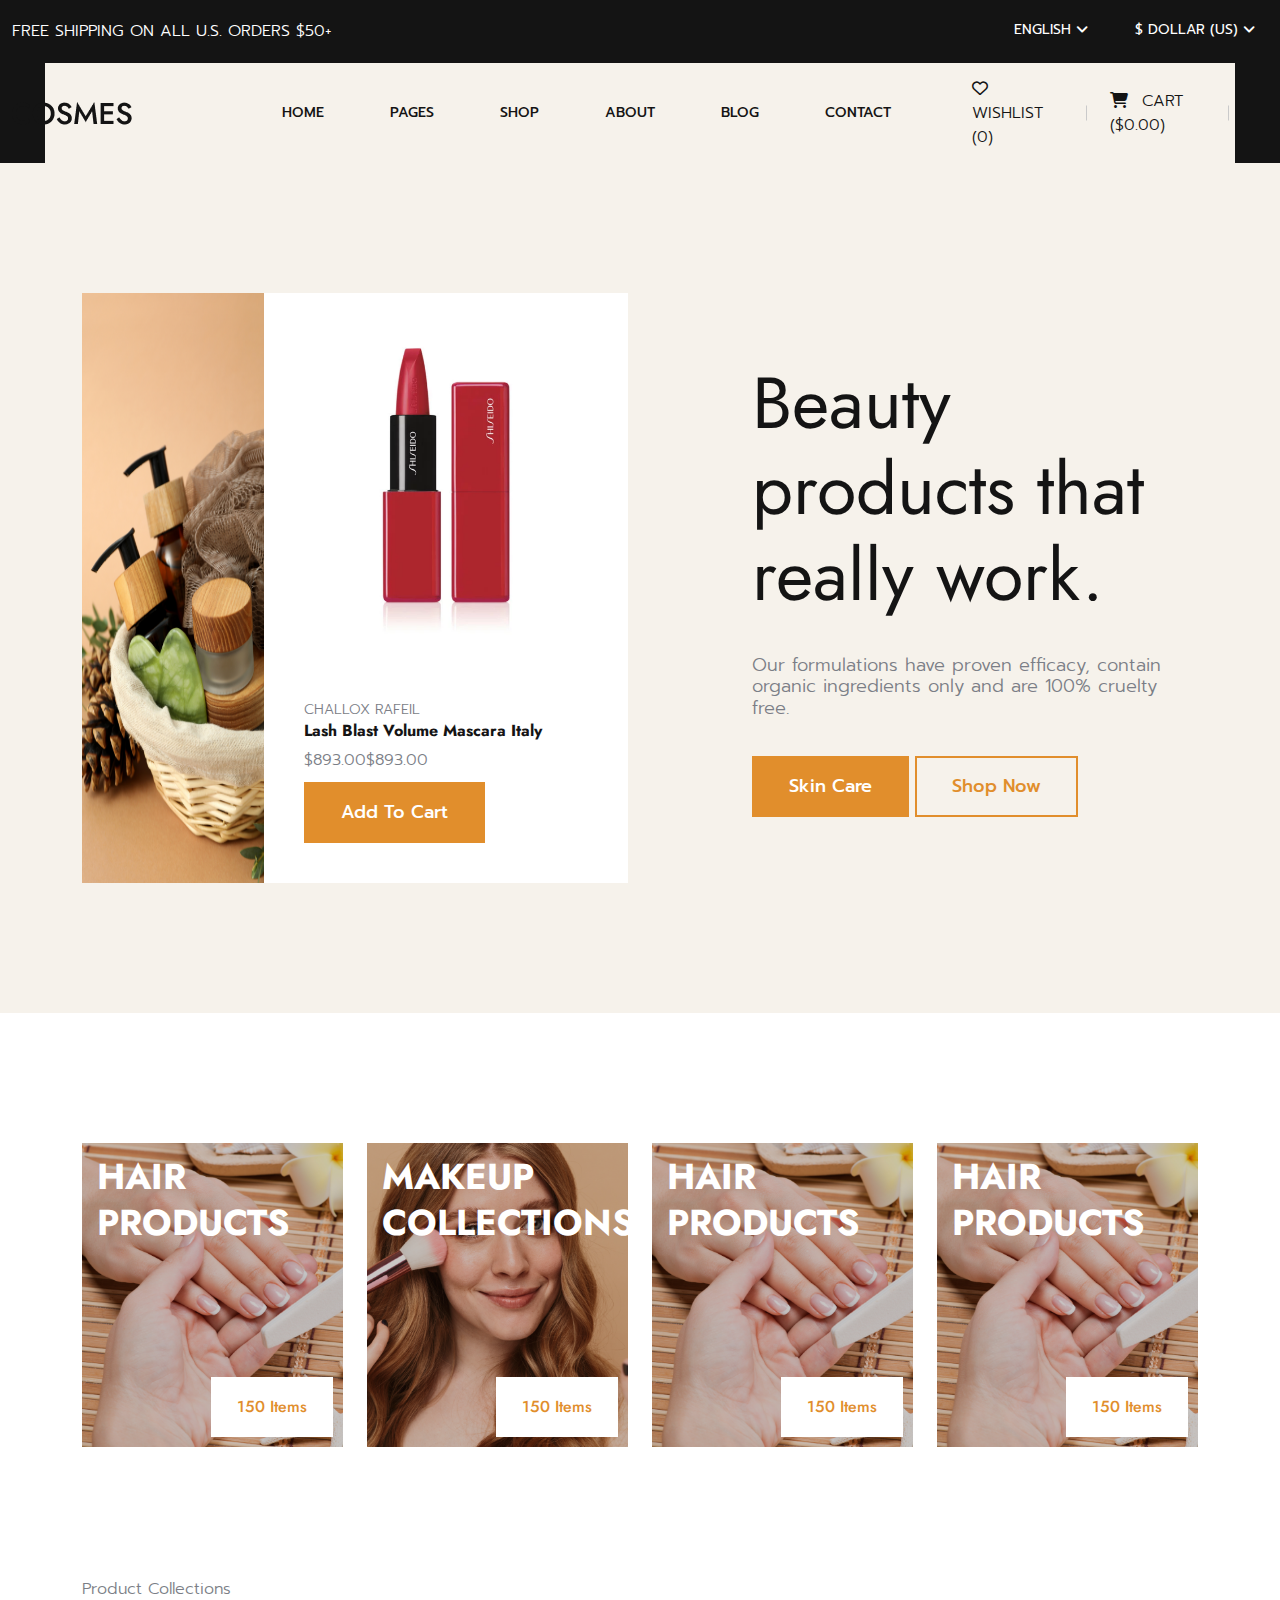
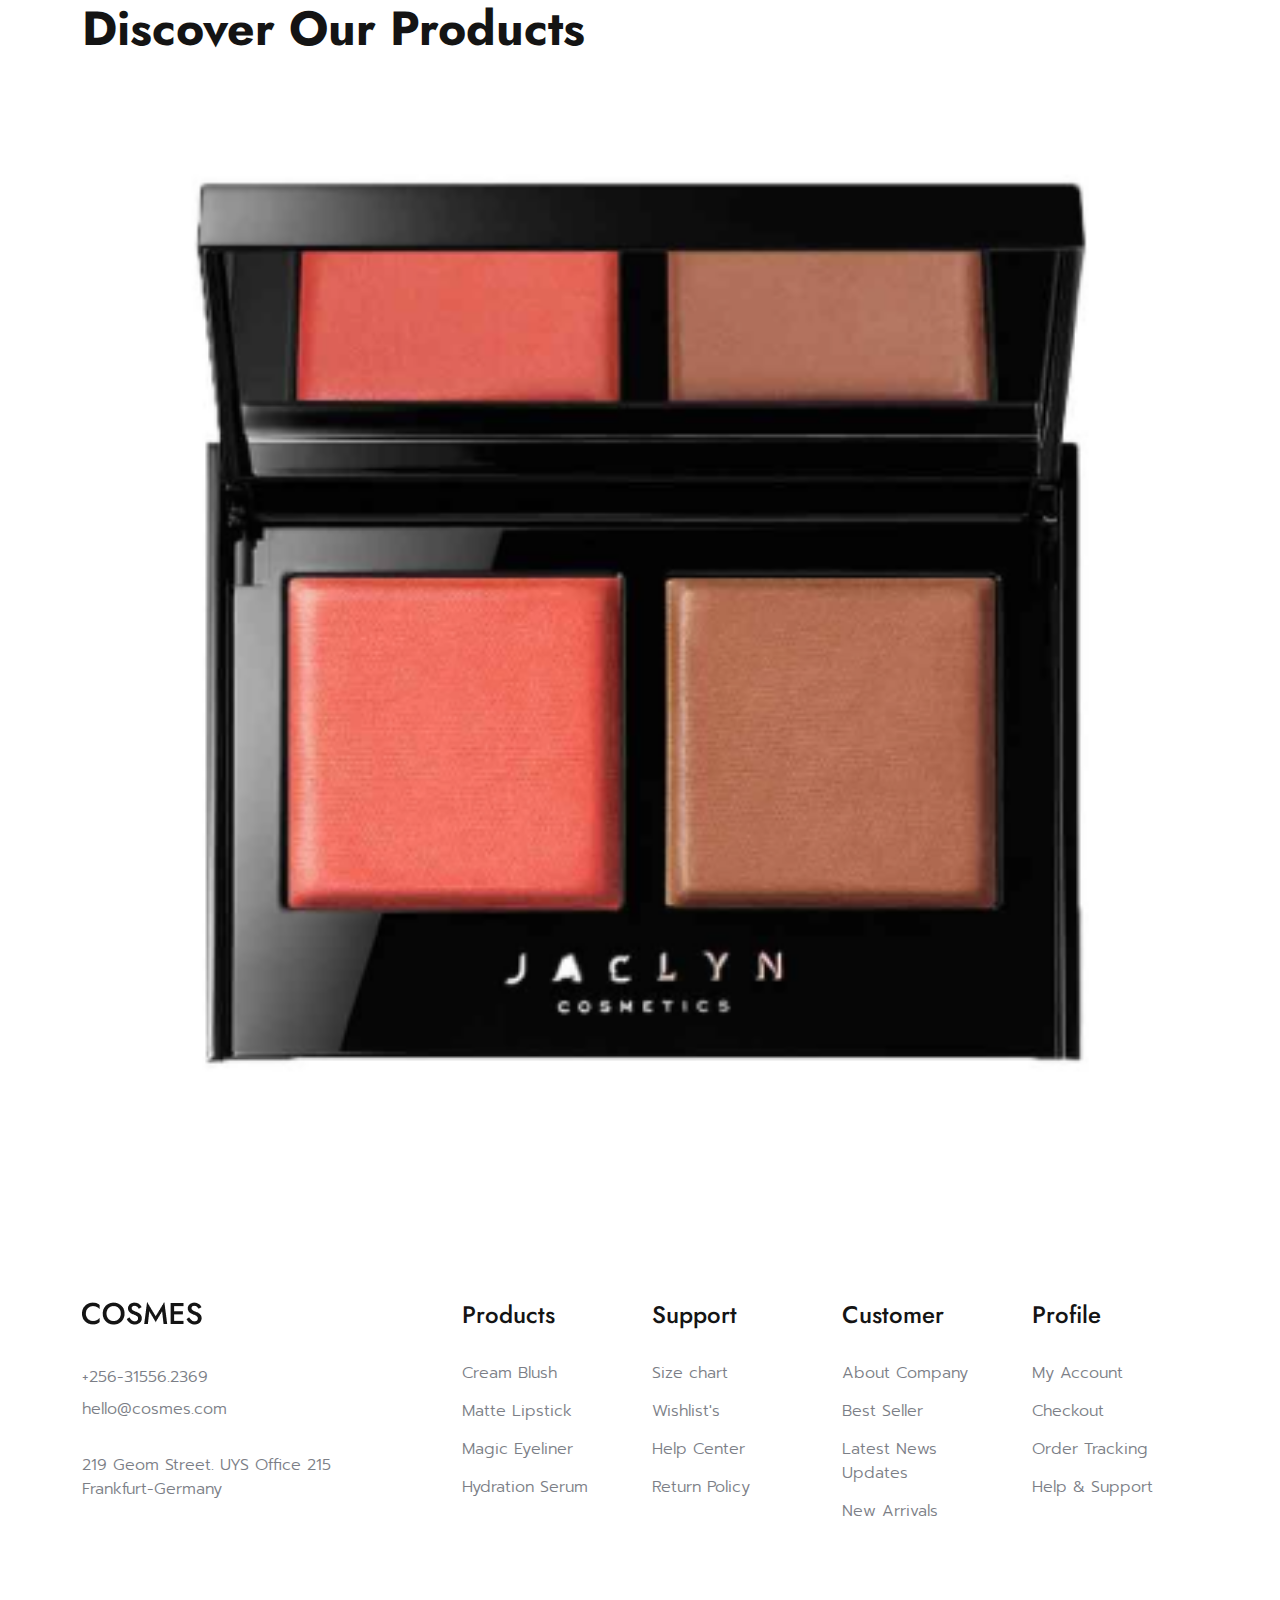
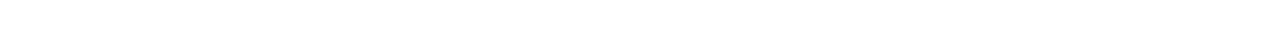
==== index-2.html @ 9c0e1c3f "project initialized" ====
<!DOCTYPE html>
<html lang="en">

<head>
    <meta charset="UTF-8">
    <meta http-equiv="X-UA-Compatible" content="IE=edge">
    <meta name="viewport" content="width=device-width, initial-scale=1.0">
    <title>Cosmes - Cosmetics Store HTML Template</title>

    <!--Essential css files-->
    <link rel="stylesheet" href="assets/css/all.css">
    <link rel="stylesheet" href="assets/css/bootstrap.min.css">
    <link rel="stylesheet" href="assets/css/slick.css">
    <link rel="stylesheet" href="assets/css/jquery-ui.css">
    <link rel="stylesheet" href="assets/css/nice-select.css">
    <link rel="stylesheet" href="assets/css/fancybox.css">
    <link rel="stylesheet" href="assets/css/animate.css">
    <link rel="stylesheet" href="assets/css/magnific-popup.css">
    <link rel="stylesheet" href="assets/css/style.css">

    <!--favicon-->
    <link rel="icon" href="assets/images/favicon.png">

</head>

<body>

    <!--header section start-->
    <header class="hm2-header-section">
        <div class="hm2-header-infobar">
            <div class="container-1600">
                <div class="row align-items-center">
                    <div class="col-xl-6">
                        <div class="hm2-info-text">
                            <p class="text-white mb-0">FREE SHIPPING ON ALL U.S. ORDERS $50+</p>
                        </div>
                    </div>
                    <div class="col-xl-6">
                        <div class="hm2-header-infobar-right d-flex align-items-center justify-content-end  gap-3">
                            <div class="languge-select">
                                <select class="bg-transparent border-0 shadow-none nice_select">
                                    <option>English</option>
                                    <option>Bengali</option>
                                    <option>Chinese</option>
                                </select>
                            </div>
                            <div class="currency-select">
                                <select class="bg-transparent border-0 shadow-none nice_select">
                                    <option>$ Dollar (US) </option>
                                    <option>€ Euro (EU) </option>
                                    <option>£ Pound (GBP) </option>
                                </select>
                            </div>
                        </div>
                    </div>

                </div>
            </div>
        </div>
        <div class="hm2-header-navbar">
            <div class="container-1600">
                <div class="row align-items-center">
                    <div class="col-xl-2">
                        <a href="index.html" class="logo"><img src="assets/images/logo.png" alt="logo"
                                class="img-fluid"></a>
                    </div>
                    <div class="col-xl-7">
                        <nav class="hm2-navbar">
                            <ul>
                                <li><a href="#">Home</a></li>
                                <li><a href="#">Pages</a></li>
                                <li><a href="#">Shop</a></li>
                                <li><a href="#">About</a></li>
                                <li><a href="#">Blog</a></li>
                                <li><a href="#">Contact</a></li>
                            </ul>
                        </nav>
                    </div>
                    <div class="col-xl-3">
                        <div class="d-flex align-items-center justify-content-end gap-5 hm2-header-btns">
                            <a class="hm2-header-wishlist">
                                <span class="me-2"><i class="fa-regular fa-heart"></i></span>
                                Wishlist (0)
                            </a>
                            <a class="hm2-header-cart">
                                <span class="me-2"><i class="fa-solid fa-cart-shopping"></i></span>
                                Cart ($0.00)
                            </a>
                            <a href="#"><i class="fa-regular fa-circle-user"></i></a>
                        </div>
                    </div>
                </div>
            </div>
        </div>
    </header>
    <!--header section end-->
    <!-- Hero section start from here  -->
    <section class="hm2-hero-area ptb-130">
        <div class="container">
            <div class="row align-items-center">
                <div class="col-xl-6">
                    <div class="row g-0 align-items-xl-stretch">
                        <div class="col-xl-4 ">
                            <img class="w-100 h-100" src="./assets/images/home-2/bg@2x.jpg" alt="">
                        </div>
                        <div class="col-xl-8">
                            <img src="./assets/images/home-2/0729238180611_1 1.png" class="w-100" alt="">
                            <div class="hm2-left-hero-content px-40 py-40">
                                <span class="fs-sm text-uppercase">Challox Rafeil</span>
                                <h4>Lash Blast Volume Mascara Italy</h4>
                                <div class="hm2-hero-cart d-flex align-items-center">
                                    <span class="">$893.00</span> <span>$893.00</span>
                                </div>
                                <a href="#" class="hm2-primary-btn mt-10">Add to cart</a>
                            </div>
                        </div>
                    </div>
                </div>
                <div class="col-xl-6">
                    <div class="hm2-hero-content ps-100">
                        <h1 class="mb-36">Beauty products that really work.</h1>
                        <span class="fs-18 mb-36 hm2-hero-right-title">Our formulations have proven efficacy, contain
                            organic ingredients only and
                            are 100% cruelty free.</span>
                        <a href="#" class="hm2-primary-btn">skin care</a>
                        <a href="#" class="hm2-border-btn">Shop Now</a>
                    </div>
                </div>
            </div>
        </div>
    </section>
    <!-- Hero section end from here  -->
    <!-- product feature section start from here  -->
    <section class="hm2-product-feature-area ptb-130">
        <div class="container">
            <div class="row">
                <div class="col-xl-3">
                    <div class="single-feature-product">
                        <img src="./assets/images/home-2/img (2).jpg" class="w-100" alt="">
                        <div class="feature-hover">
                            <div class="feature-content">
                                <h3>Hair <br> Products</h3>
                                <span class="hm2-feature-btn">150 Items</span>
                            </div>
                        </div>
                    </div>
                </div>
                <div class="col-xl-3">
                    <div class="single-feature-product">
                        <img src="./assets/images/home-2/img (1).png" class="w-100" alt="">
                        <div class="feature-hover">
                            <div class="feature-content">
                                <h3>Makeup <br> Collections</h3>
                                <span class="hm2-feature-btn">150 Items</span>
                            </div>
                        </div>
                    </div>
                </div>
                <div class="col-xl-3">
                    <div class="single-feature-product">
                        <img src="./assets/images/home-2/img (2).jpg" class="w-100" alt="">
                        <div class="feature-hover">
                            <div class="feature-content">
                                <h3>Hair <br> Products</h3>
                                <span class="hm2-feature-btn">150 Items</span>
                            </div>
                        </div>
                    </div>
                </div>
                <div class="col-xl-3">
                    <div class="single-feature-product">
                        <img src="./assets/images/home-2/img (2).jpg" class="w-100" alt="">
                        <div class="feature-hover">
                            <div class="feature-content">
                                <h3>Hair <br> Products</h3>
                                <span class="hm2-feature-btn">150 Items</span>
                            </div>
                        </div>
                    </div>
                </div>
            </div>
        </div>
    </section>
    <!-- product feature section ends here  -->

    <!-- product slider start -->
    <section class="product-slider-area">
        <div class="container">
            <div class="row">
                <div class="col-xl-12">
                    <span>Product Collections</span>
                    <h2>Discover Our Products</h2>
                    <div class="products-sliders">
                        <div class="single-slider-product">
                            <img class="w-100" src="./assets/images/home-2/sliderproduct-1.png" alt="">
                            <div class="slider-product-content">
                                <span></span>
                            </div>
                        </div>

                    </div>
                </div>
            </div>
        </div>
    </section>
    <!-- product slider end -->

    <!--footer section start-->
    <footer class="footer-section ptb-120">
        <div class="container">
            <div class="row">
                <div class="col-xl-3">
                    <div class="footer-widget info-widget">
                        <a href="#"><img src="assets/images/logo.png" alt="logo" class="img-fluid"></a>
                        <div class="footer-info mt-40">
                            <a href="#">+256-31556.2369</a><br>
                            <a href="mailto:hello@cosmes.com">hello@cosmes.com</a>
                            <p class="mb-0 mt-4">219 Geom Street. UYS Office 215 Frankfurt-Germany</p>
                        </div>
                    </div>
                </div>
                <div class="col-xl-2 offset-xl-1">
                    <div class="footer-widget footer-links">
                        <h4 class="widget-title text-headings-color">Products</h4>
                        <ul class="ft-links">
                            <li><a href="#">Cream Blush</a></li>
                            <li><a href="#">Matte Lipstick</a></li>
                            <li><a href="#">Magic Eyeliner</a></li>
                            <li><a href="#">Hydration Serum</a></li>
                        </ul>
                    </div>
                </div>
                <div class="col-xl-2">
                    <div class="footer-widget footer-links">
                        <h4 class="widget-title text-headings-color">Support</h4>
                        <ul class="ft-links">
                            <li><a href="#">Size chart</a></li>
                            <li><a href="#">Wishlist's</a></li>
                            <li><a href="#">Help Center</a></li>
                            <li><a href="#">Return Policy</a></li>
                        </ul>
                    </div>
                </div>
                <div class="col-xl-2">
                    <div class="footer-widget footer-links">
                        <h4 class="widget-title text-headings-color">Customer</h4>
                        <ul class="ft-links">
                            <li><a href="#">About Company</a></li>
                            <li><a href="#">Best Seller</a></li>
                            <li><a href="#">Latest News Updates</a></li>
                            <li><a href="#">New Arrivals</a></li>
                        </ul>
                    </div>
                </div>
                <div class="col-xl-2">
                    <div class="footer-widget footer-links">
                        <h4 class="widget-title text-headings-color">Profile</h4>
                        <ul class="ft-links">
                            <li><a href="#">My Account</a></li>
                            <li><a href="#">Checkout</a></li>
                            <li><a href="#">Order Tracking</a></li>
                            <li><a href="#">Help & Support</a></li>
                        </ul>
                    </div>
                </div>
            </div>
        </div>
    </footer>
    <!--footer section end-->












    <!--Esential Js Files-->
    <script src="assets/js/jquery.min.js"></script>
    <script src="assets/js/popper.min.js"></script>
    <script src="assets/js/bootstrap.min.js"></script>
    <script src="assets/js/slick.js"></script>
    <script src="assets/js/jquery-ui.js"></script>
    <script src="assets/js/nice-select.js"></script>
    <script src="assets/js/fancybox.js"></script>
    <script src="assets/js/countdown.min.js"></script>
    <script src="assets/js/wow.js"></script>
    <script src="assets/js/progress-bar.js"></script>
    <script src="assets/js/parallax.js"></script>
    <script src="assets/js/tilt-js.js"></script>
    <script src="assets/js/magnific-popup.js"></script>
    <script src="assets/js/waypoints.js"></script>
    <script src="assets/js/counterup.min.js"></script>
    <script src="assets/js/preloader.js"></script>
    <script src="assets/js/isotop.min.js"></script>
    <script src="assets/js/jquery.zoom.js"></script>
    <script src="assets/js/script.js"></script>

</body>

</html>
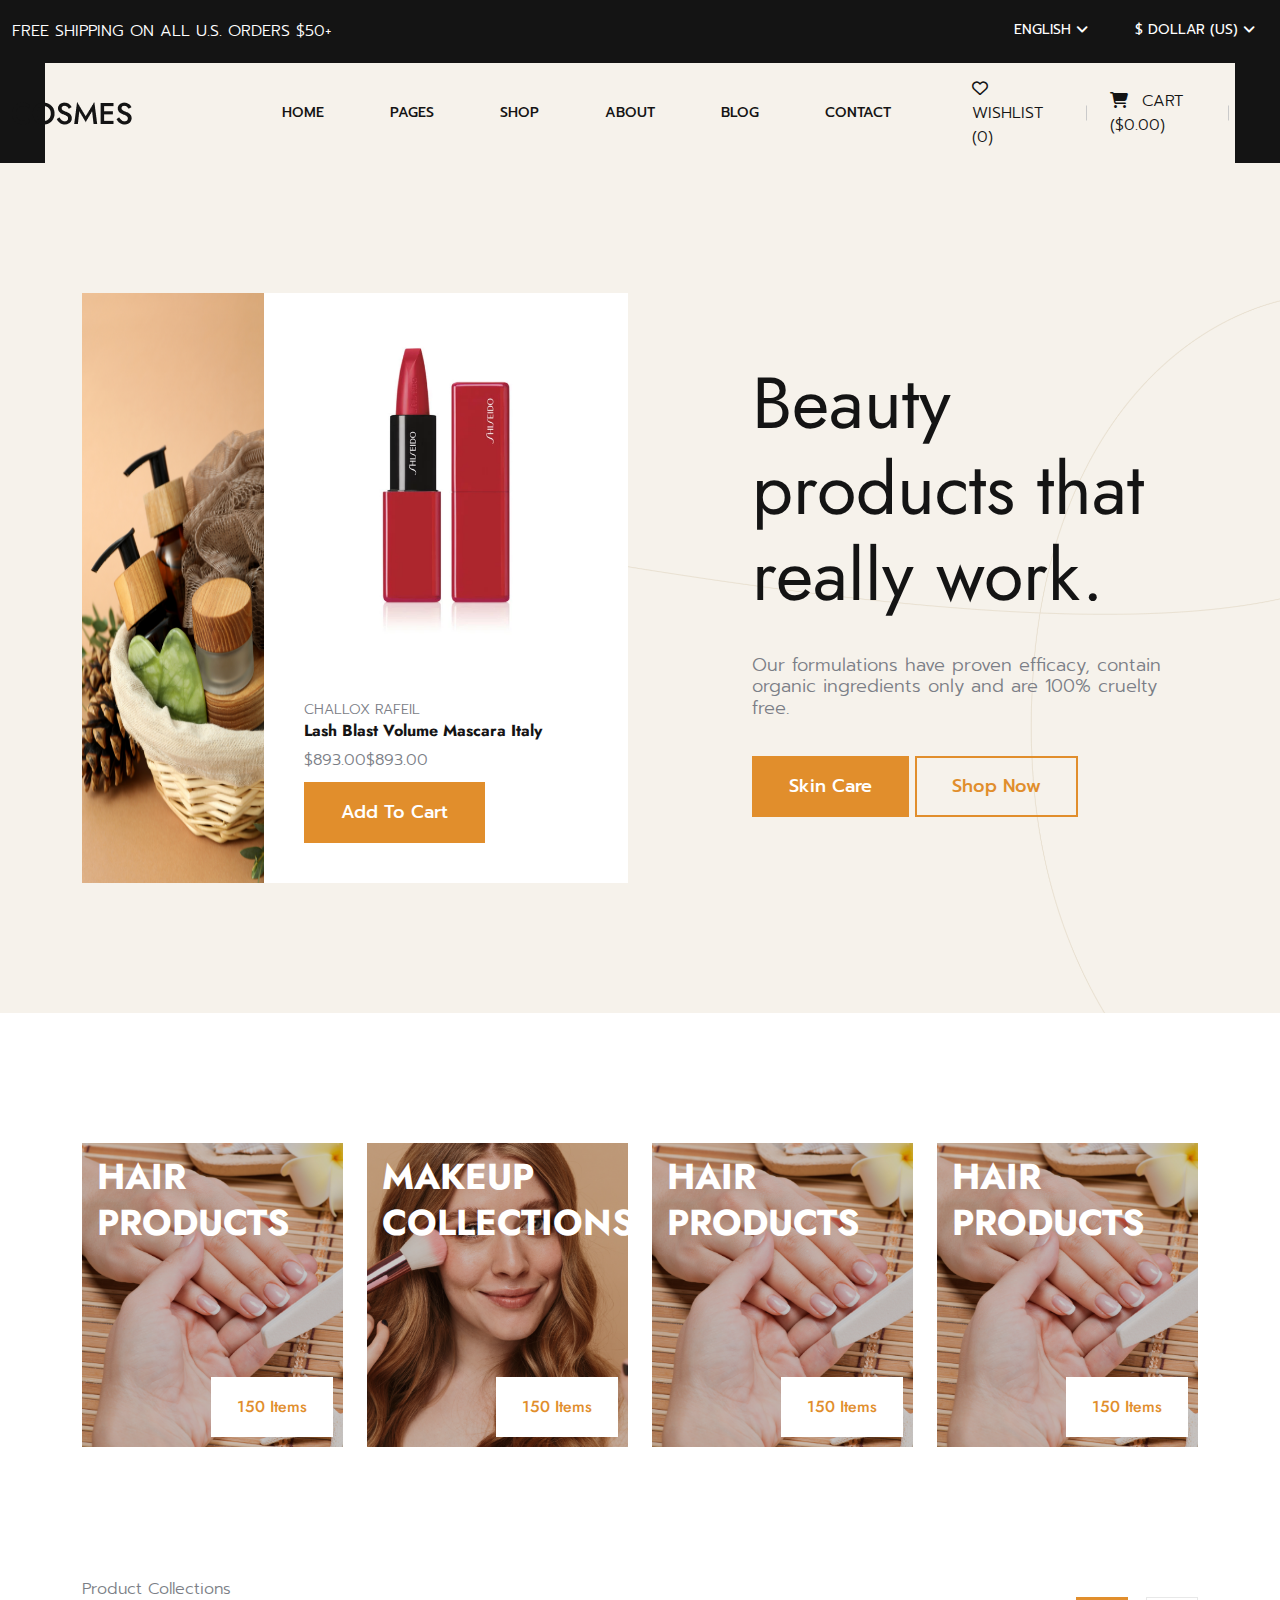
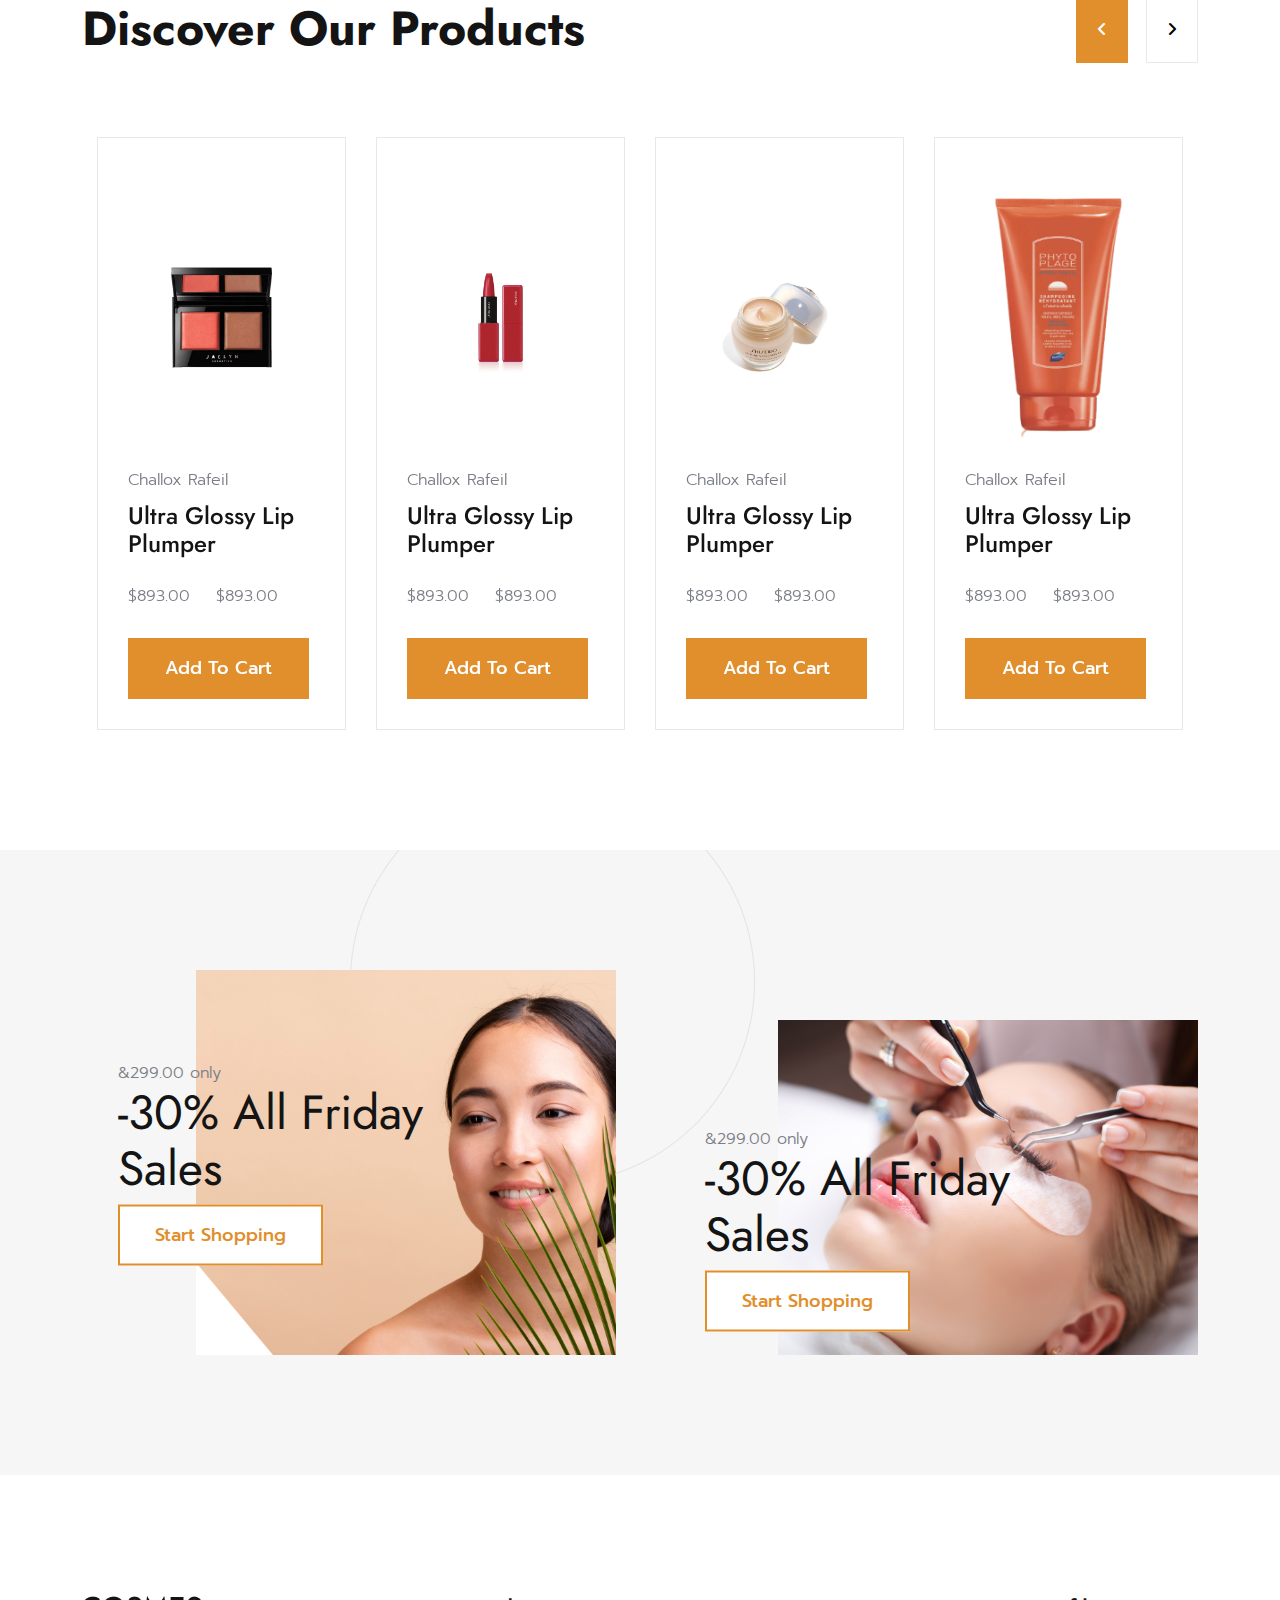
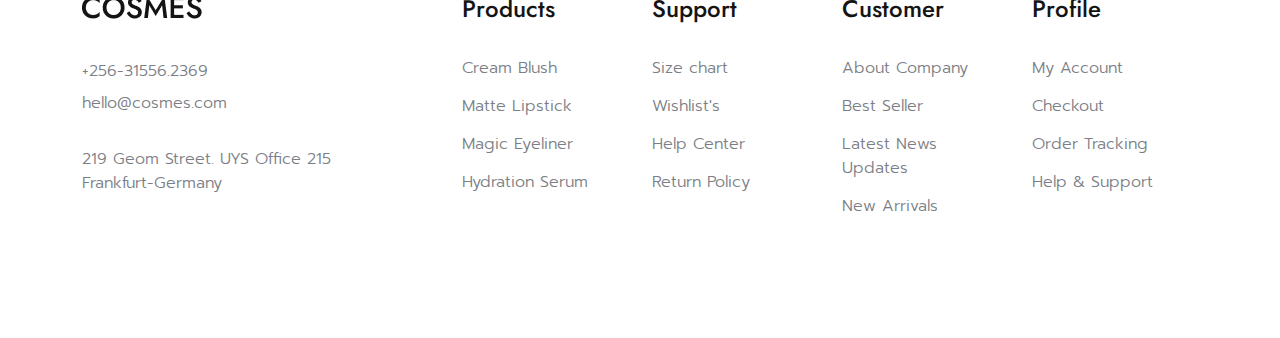
==== commit 4965a25f: "hm2 banner end" ====
--- a/index-2.html
+++ b/index-2.html
@@ -96,6 +96,7 @@
     <!--header section end-->
     <!-- Hero section start from here  -->
     <section class="hm2-hero-area ptb-130">
+        <img class="hm2-hero-bg" src="./assets/images/home-2/Vector 3.png" alt="">
         <div class="container">
             <div class="row align-items-center">
                 <div class="col-xl-6">
@@ -185,25 +186,113 @@
 
     <!-- product slider start -->
     <section class="product-slider-area">
-        <div class="container">
+        <div class="container slider-container">
             <div class="row">
                 <div class="col-xl-12">
                     <span>Product Collections</span>
                     <h2>Discover Our Products</h2>
-                    <div class="products-sliders">
-                        <div class="single-slider-product">
-                            <img class="w-100" src="./assets/images/home-2/sliderproduct-1.png" alt="">
-                            <div class="slider-product-content">
-                                <span></span>
-                            </div>
-                        </div>
-
+                    <div class="products-sliders mt-80">
+                        <div class="single-slider-product">
+                            <div class="feature-img">
+                                <img class="w-100" src="./assets/images/home-2/sliderproduct-1.png" alt="">
+                            </div>
+                            <div class="slider-product-content">
+                                <span>Challox Rafeil</span>
+                                <h4>Ultra Glossy Lip Plumper</h4>
+                                <div class="slider-product-price">
+                                    <span>$893.00</span> <span>$893.00</span>
+                                </div>
+                                <a href="#" class="hm2-primary-btn">Add To Cart</a>
+                            </div>
+                        </div>
+                        <div class="single-slider-product">
+                            <div class="feature-img">
+                                <img class="w-100" src="./assets/images/home-2/sliderproduct-2.png" alt="">
+                            </div>
+                            <div class="slider-product-content">
+                                <span>Challox Rafeil</span>
+                                <h4>Ultra Glossy Lip Plumper</h4>
+                                <div class="slider-product-price">
+                                    <span>$893.00</span> <span>$893.00</span>
+                                </div>
+                                <a href="#" class="hm2-primary-btn">Add To Cart</a>
+                            </div>
+                        </div>
+                        <div class="single-slider-product">
+                            <div class="feature-img">
+                                <img class="w-100" src="./assets/images/home-2/sliderproduct-3.png" alt="">
+                            </div>
+                            <div class="slider-product-content">
+                                <span>Challox Rafeil</span>
+                                <h4>Ultra Glossy Lip Plumper</h4>
+                                <div class="slider-product-price">
+                                    <span>$893.00</span> <span>$893.00</span>
+                                </div>
+                                <a href="#" class="hm2-primary-btn">Add To Cart</a>
+                            </div>
+                        </div>
+                        <div class="single-slider-product">
+                            <div class="feature-img">
+                                <img class="w-100" src="./assets/images/home-2/sliderproduct-4.png" alt="">
+                            </div>
+                            <div class="slider-product-content">
+                                <span>Challox Rafeil</span>
+                                <h4>Ultra Glossy Lip Plumper</h4>
+                                <div class="slider-product-price">
+                                    <span>$893.00</span> <span>$893.00</span>
+                                </div>
+                                <a href="#" class="hm2-primary-btn">Add To Cart</a>
+                            </div>
+                        </div>
+                        <div class="single-slider-product">
+                            <div class="feature-img">
+                                <img class="w-100" src="./assets/images/home-2/sliderproduct-1.png" alt="">
+                            </div>
+                            <div class="slider-product-content">
+                                <span>Challox Rafeil</span>
+                                <h4>Ultra Glossy Lip Plumper</h4>
+                                <div class="slider-product-price">
+                                    <span>$893.00</span> <span>$893.00</span>
+                                </div>
+                                <a href="#" class="hm2-primary-btn">Add To Cart</a>
+                            </div>
+                        </div>
                     </div>
                 </div>
             </div>
         </div>
     </section>
     <!-- product slider end -->
+
+    <!-- hm2 banner area start -->
+    <section class="hm2-banner-area mt-120 ptb-120" style="background-image: url('./assets/images/home-2/bg-banner.png');">
+        <div class="container">
+            <div class="row gx-5">
+                <div class="col-xl-6 hm2-banner-img">
+                    <div class="hm2-banner-img-main">
+                        <img src="./assets/images/home-2/banner-1.jpg" alt="">
+                    </div>
+                    <div class="hm2-banner-content">
+                        <span>&299.00 only</span>
+                        <h2> -30% All Friday <br> Sales</h2>
+                        <a href="#" class="hm2-border-btn">start Shopping</a>
+                    </div>
+                </div>
+                <div class="col-xl-6 hm2-banner-img mt-50">
+                    <div class="hm2-banner-img-main">
+                        <img src="./assets/images/home-2/banner-2.jpg" alt="">
+                    </div>
+                    <div class="hm2-banner-content-right">
+                        <span>&299.00 only</span>
+                        <h2> -30% All Friday <br> Sales</h2>
+                        <a href="#" class="hm2-border-btn">start Shopping</a>
+                    </div>
+                </div>
+            </div>
+        </div>
+    </section>
+    <!-- hm2 banner area end -->
+
 
     <!--footer section start-->
     <footer class="footer-section ptb-120">
--- a/assets/css/style.css
+++ b/assets/css/style.css
@@ -1001,7 +1001,18 @@
     padding: 18px 30px; }
 
 .hm2-hero-area {
-  background-color: var(--home2-bg); }
+  background-color: var(--home2-bg);
+  background-size: cover;
+  background-position: right;
+  position: relative;
+  z-index: 1;
+  overflow: hidden; }
+  .hm2-hero-area .hm2-hero-bg {
+    position: absolute;
+    z-index: -1;
+    top: 130px;
+    right: 0;
+    width: 85%; }
 
 .hm2-hero-content h1 {
   font-size: 72px;
@@ -1063,3 +1074,143 @@
         background-color: #fff;
         color: var(--primary-color);
         font-family: var(--heading-font); }
+
+.feature-img {
+  height: 300px;
+  display: -webkit-box;
+  display: -ms-flexbox;
+  display: flex;
+  -webkit-box-align: center;
+  -ms-flex-align: center;
+  align-items: center;
+  -webkit-box-pack: center;
+  -ms-flex-pack: center;
+  justify-content: center;
+  padding: 30px; }
+
+.feature-img img {
+  width: 100%;
+  max-height: 100%; }
+
+/* Inline #10 | http://localhost:7879/index-2.html */
+.slider-container {
+  position: relative; }
+
+.slick-prev.pull-left.slick-arrow {
+  position: absolute;
+  top: -70px;
+  right: 70px;
+  z-index: 999;
+  display: block;
+  padding: 20px;
+  background-color: var(--primary-color);
+  color: #fff;
+  border: 1px solid var(--primary-color); }
+
+.slick-next.pull-right.slick-arrow {
+  position: absolute;
+  top: -70px;
+  right: 0;
+  z-index: 999;
+  padding: 20px;
+  border: 1px solid var(--border-color);
+  display: inline-block;
+  margin-left: 30px; }
+
+.slider-product-content span {
+  margin-bottom: 10px;
+  display: inline-block; }
+
+.slider-product-content h4 {
+  margin-bottom: 25px;
+  font-weight: 500; }
+
+.slider-product-price span {
+  display: inline-block;
+  margin-bottom: 30px;
+  margin-right: 20px; }
+
+.single-slider-product {
+  border: 1px solid var(--border-color);
+  padding: 30px; }
+
+.slick-slide {
+  margin-right: 15px;
+  margin-left: 15px; }
+
+/* style.css | http://localhost:7879/assets/css/style.css?cache-bust=0.3602667376434453 */
+.slick-next.pull-right.slick-arrow {
+  /* top: -70px; */
+  top: -140px; }
+
+.slick-prev.pull-left.slick-arrow {
+  /* top: -70px; */
+  top: -140px; }
+
+/* Inline #9 | http://localhost:7879/index-2.html */
+.hm2-banner-area {
+  background-color: var(--light-bg); }
+
+/* Inline #9 | http://localhost:7879/index-2.html */
+.hm2-banner-img-main {
+  height: 100%;
+  width: 100%; }
+
+.hm2-banner-img-main img {
+  height: 100%;
+  width: 85%; }
+
+.hm2-banner-img {
+  position: relative; }
+
+.hm2-banner-img-main {
+  display: -webkit-box;
+  display: -ms-flexbox;
+  display: flex;
+  -webkit-box-align: center;
+  -ms-flex-align: center;
+  align-items: center;
+  -webkit-box-pack: end;
+  -ms-flex-pack: end;
+  justify-content: end;
+  padding-left: 40px; }
+
+.hm2-banner-content {
+  position: absolute;
+  top: 50%;
+  left: 0;
+  -webkit-transform: translateY(-50%);
+  -ms-transform: translateY(-50%);
+  transform: translateY(-50%); }
+
+/* style.css | http://localhost:7879/assets/css/style.css */
+.hm2-banner-content {
+  /* left: 0; */
+  left: 60px; }
+
+/* Inline #9 | http://localhost:7879/index-2.html */
+.hm2-banner-content h2 {
+  font-family: var(--heading-font);
+  font-weight: 400; }
+
+.hm2-banner-content .hm2-border-btn {
+  background-color: var(--white-color); }
+
+.hm2-banner-content-right {
+  position: absolute;
+  top: 50%;
+  left: 65px;
+  -webkit-transform: translateY(-30%);
+  -ms-transform: translateY(-30%);
+  transform: translateY(-30%); }
+  .hm2-banner-content-right h2 {
+    font-family: var(--heading-font);
+    font-weight: 400; }
+
+.hm2-banner-content-right .hm2-border-btn {
+  background-color: var(--white-color); }
+
+.hm2-banner-area {
+  background-repeat: no-repeat;
+  background-position-x: 40%;
+  overflow: hidden; }
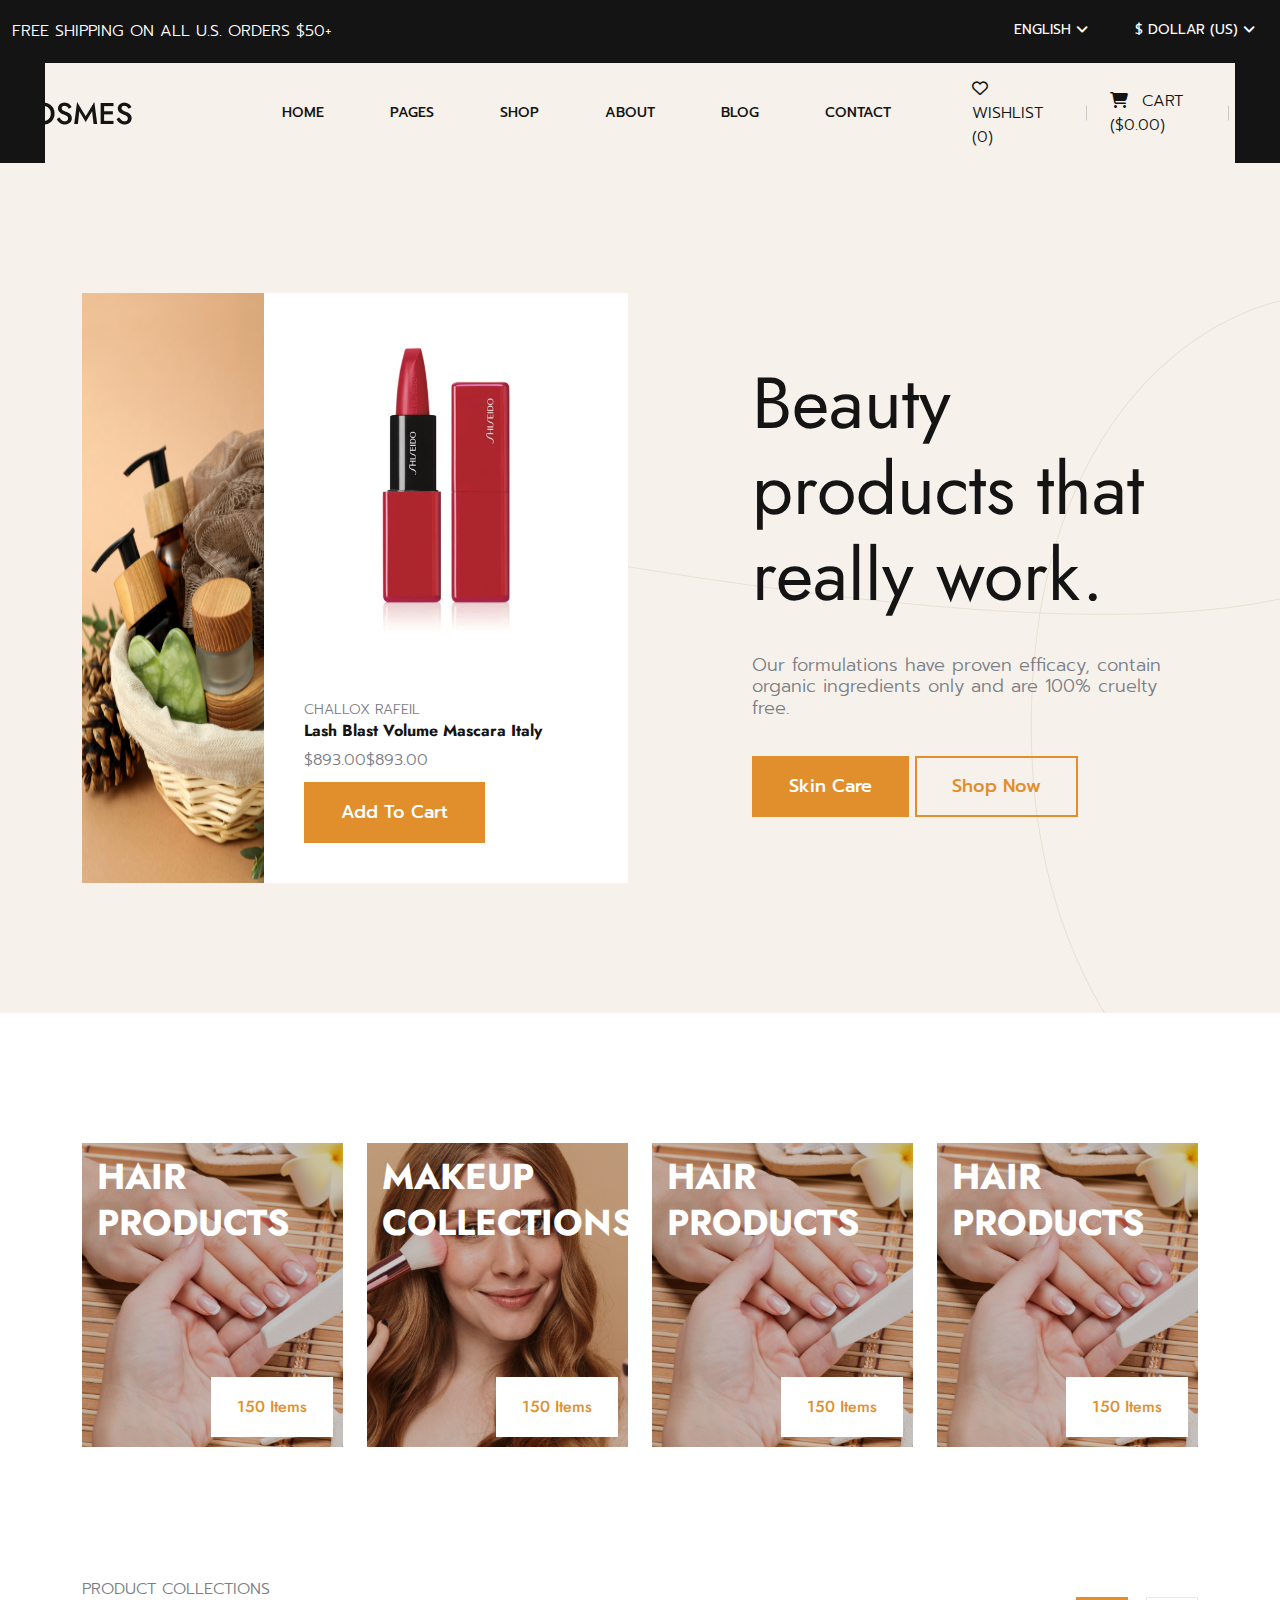
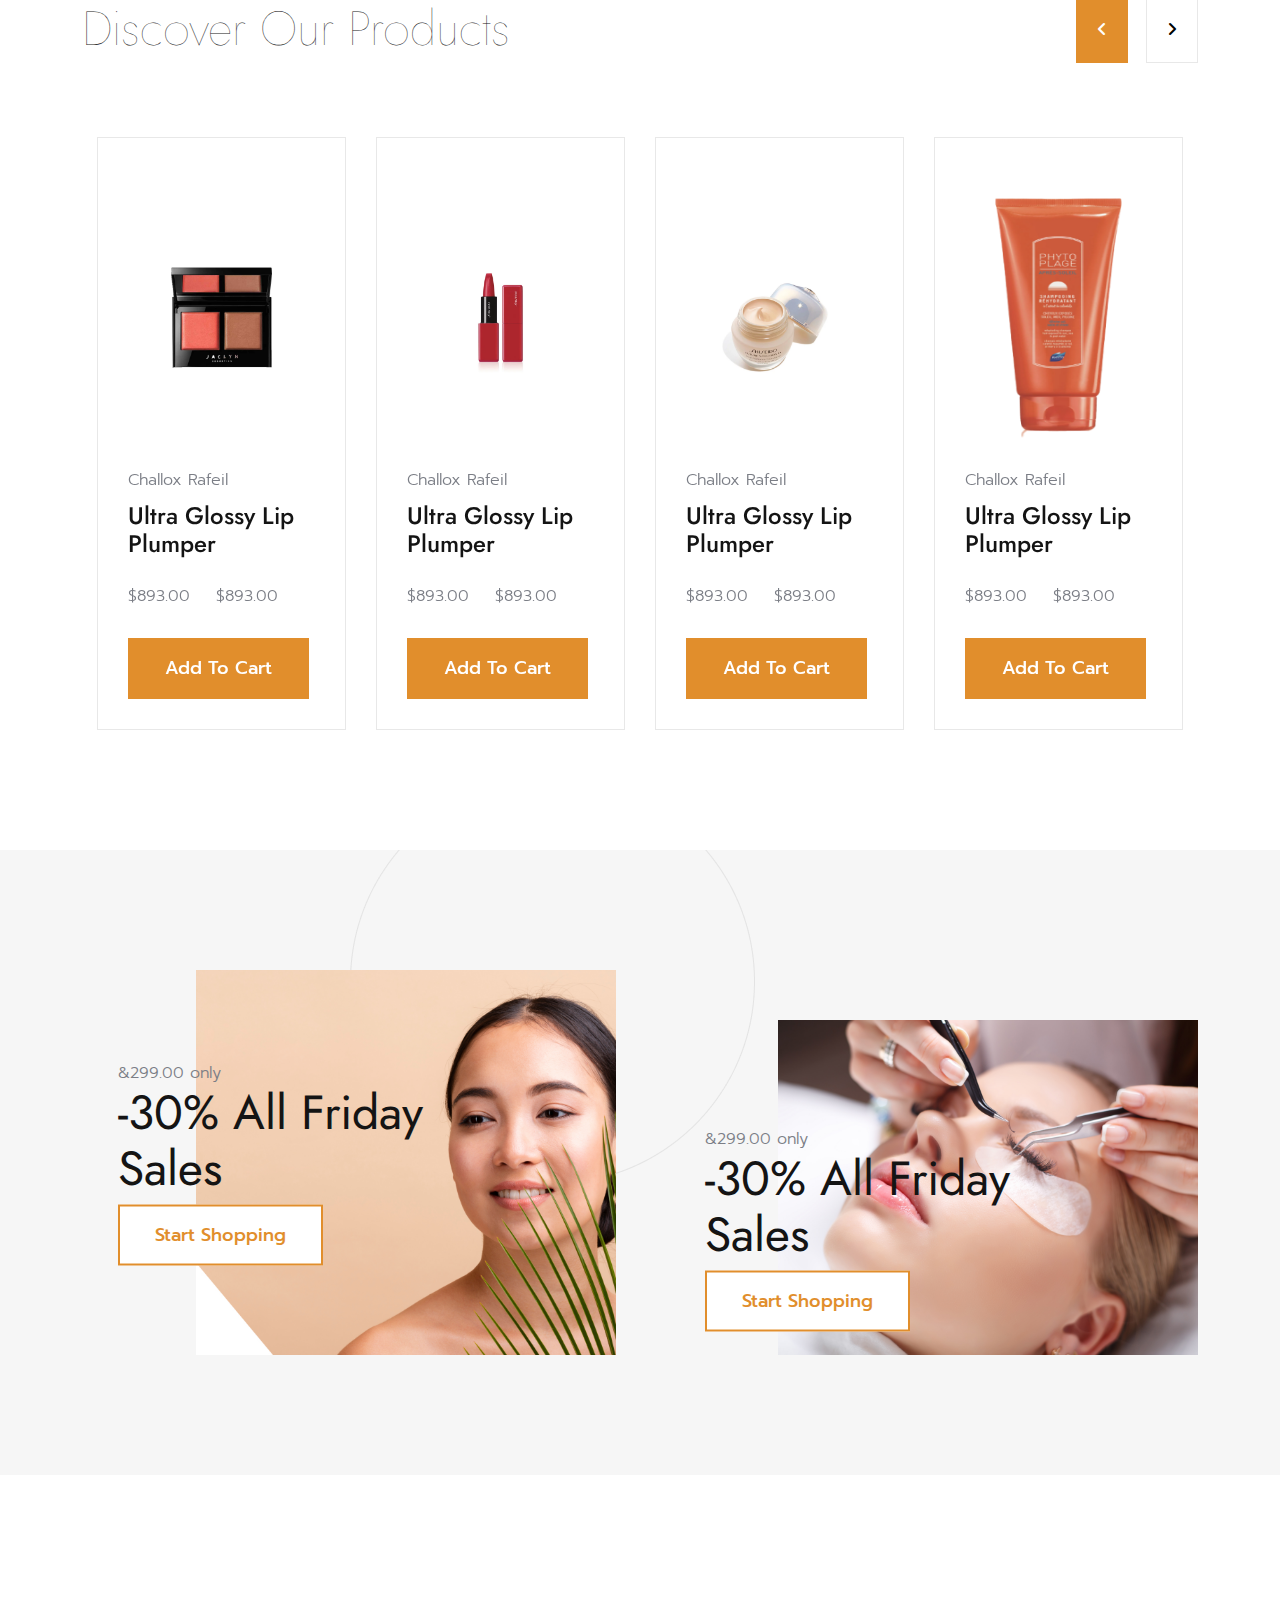
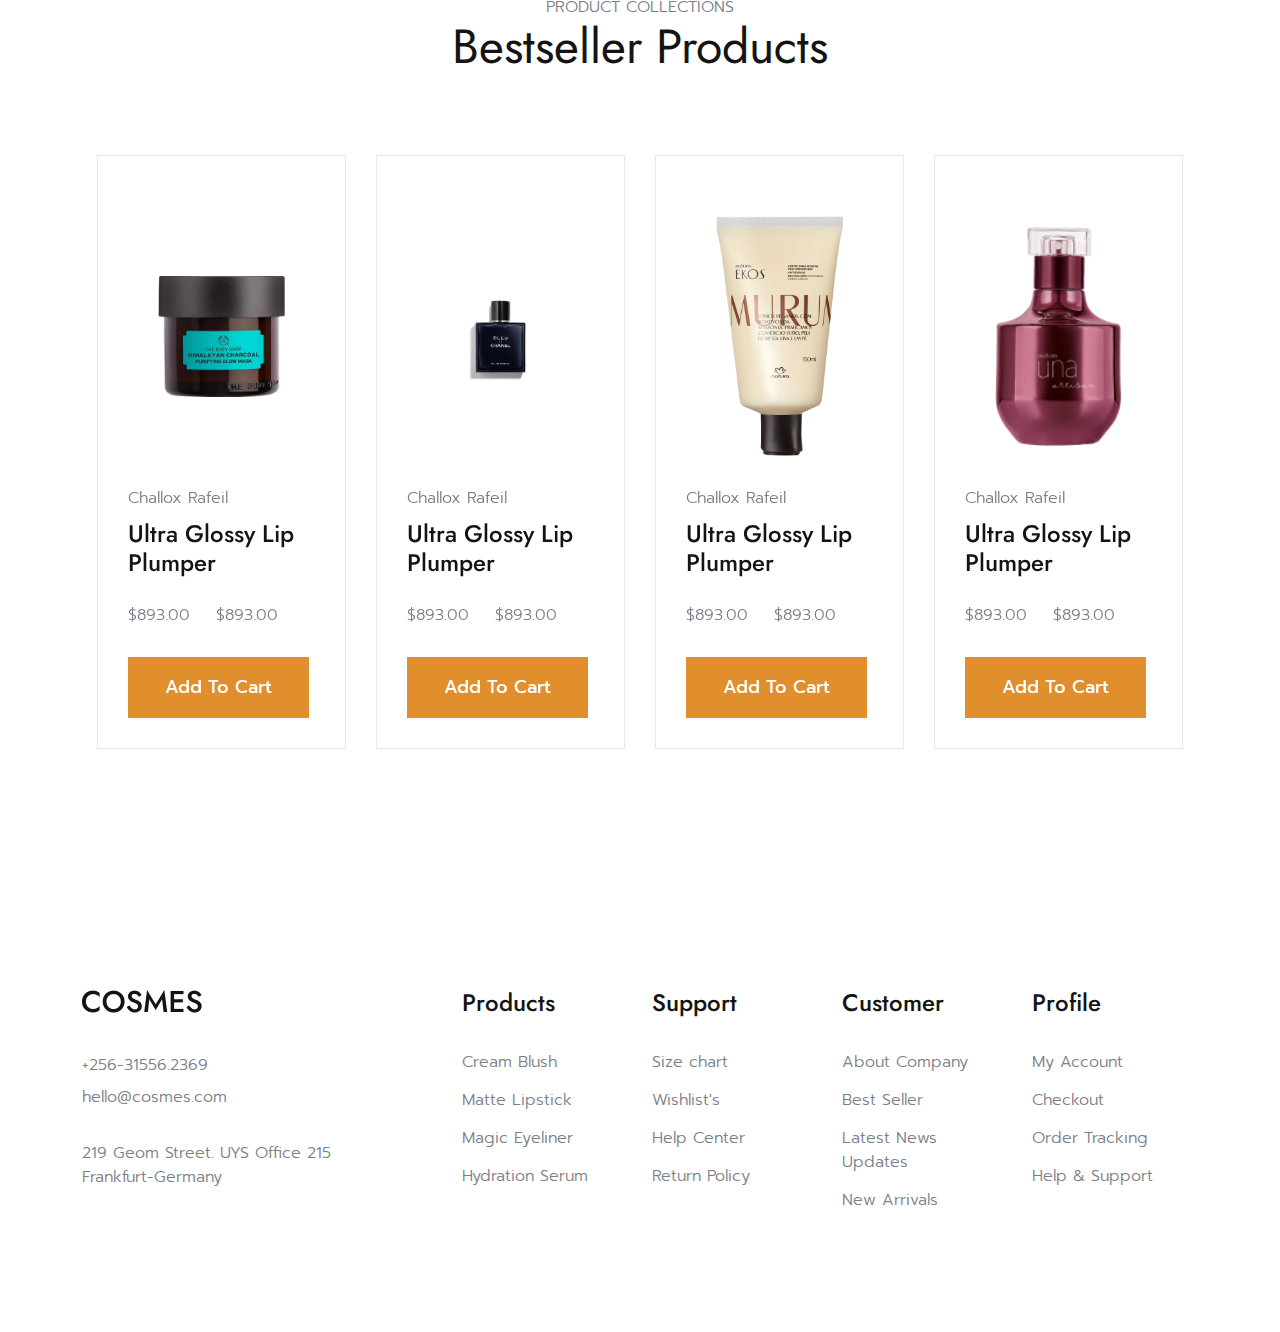
==== commit cef0cc37: "best product done" ====
--- a/index-2.html
+++ b/index-2.html
@@ -189,8 +189,8 @@
         <div class="container slider-container">
             <div class="row">
                 <div class="col-xl-12">
-                    <span>Product Collections</span>
-                    <h2>Discover Our Products</h2>
+                    <span class="text-uppercase">Product Collections</span>
+                    <h2 class="product-title">Discover Our Products</h2>
                     <div class="products-sliders mt-80">
                         <div class="single-slider-product">
                             <div class="feature-img">
@@ -292,6 +292,85 @@
         </div>
     </section>
     <!-- hm2 banner area end -->
+    <!-- hm2 best selling product start -->
+    <section class="hm2-best-product-area ptb-120">
+        <div class="container">
+            <div class="row">
+                <div class="col-xl-12">
+                    <span class="text-center text-uppercase product-mini-title d-block">Product Collections</span>
+                    <h2 class="text-center product-title">Bestseller Products</h2>
+                    <div class="best-products-sliders mt-80">
+                        <div class="single-slider-product">
+                            <div class="feature-img">
+                                <img class="w-100" src="./assets/images/home-2/best-product1.png" alt="">
+                            </div>
+                            <div class="slider-product-content">
+                                <span>Challox Rafeil</span>
+                                <h4>Ultra Glossy Lip Plumper</h4>
+                                <div class="slider-product-price">
+                                    <span>$893.00</span> <span>$893.00</span>
+                                </div>
+                                <a href="#" class="hm2-primary-btn">Add To Cart</a>
+                            </div>
+                        </div>
+                        <div class="single-slider-product">
+                            <div class="feature-img">
+                                <img class="w-100" src="./assets/images/home-2/best-product2.png" alt="">
+                            </div>
+                            <div class="slider-product-content">
+                                <span>Challox Rafeil</span>
+                                <h4>Ultra Glossy Lip Plumper</h4>
+                                <div class="slider-product-price">
+                                    <span>$893.00</span> <span>$893.00</span>
+                                </div>
+                                <a href="#" class="hm2-primary-btn">Add To Cart</a>
+                            </div>
+                        </div>
+                        <div class="single-slider-product">
+                            <div class="feature-img">
+                                <img class="w-100" src="./assets/images/home-2/best-product3.png" alt="">
+                            </div>
+                            <div class="slider-product-content">
+                                <span>Challox Rafeil</span>
+                                <h4>Ultra Glossy Lip Plumper</h4>
+                                <div class="slider-product-price">
+                                    <span>$893.00</span> <span>$893.00</span>
+                                </div>
+                                <a href="#" class="hm2-primary-btn">Add To Cart</a>
+                            </div>
+                        </div>
+                        <div class="single-slider-product">
+                            <div class="feature-img">
+                                <img class="w-100" src="./assets/images/home-2/best-product4.png" alt="">
+                            </div>
+                            <div class="slider-product-content">
+                                <span>Challox Rafeil</span>
+                                <h4>Ultra Glossy Lip Plumper</h4>
+                                <div class="slider-product-price">
+                                    <span>$893.00</span> <span>$893.00</span>
+                                </div>
+                                <a href="#" class="hm2-primary-btn">Add To Cart</a>
+                            </div>
+                        </div>
+                        <div class="single-slider-product">
+                            <div class="feature-img">
+                                <img class="w-100" src="./assets/images/home-2/best-product1.png" alt="">
+                            </div>
+                            <div class="slider-product-content">
+                                <span>Challox Rafeil</span>
+                                <h4>Ultra Glossy Lip Plumper</h4>
+                                <div class="slider-product-price">
+                                    <span>$893.00</span> <span>$893.00</span>
+                                </div>
+                                <a href="#" class="hm2-primary-btn">Add To Cart</a>
+                            </div>
+                        </div>
+                    </div>
+                </div>
+            </div>
+        </div>
+    </section>
+    <!-- hm2 best selling product end -->
 
 
     <!--footer section start-->
--- a/assets/css/style.css
+++ b/assets/css/style.css
@@ -1087,29 +1087,48 @@
   -ms-flex-pack: center;
   justify-content: center;
   padding: 30px; }
-
-.feature-img img {
-  width: 100%;
-  max-height: 100%; }
-
-/* Inline #10 | http://localhost:7879/index-2.html */
+  .feature-img img {
+    width: 100%;
+    max-height: 100%; }
+
 .slider-container {
   position: relative; }
+  .slider-container .product-title {
+    font-family: var(--heading-font);
+    font-weight: 40; }
+
+.slick-slide {
+  margin-right: 15px;
+  margin-left: 15px; }
+
+.single-slider-product {
+  border: 1px solid var(--border-color);
+  padding: 30px; }
+  .single-slider-product .slider-product-content h4 {
+    margin-bottom: 25px;
+    font-weight: 500; }
+  .single-slider-product .slider-product-content span {
+    margin-bottom: 10px;
+    display: inline-block; }
+  .single-slider-product .slider-product-content .slider-product-price span {
+    display: inline-block;
+    margin-bottom: 30px;
+    margin-right: 20px; }
 
 .slick-prev.pull-left.slick-arrow {
   position: absolute;
-  top: -70px;
   right: 70px;
   z-index: 999;
   display: block;
   padding: 20px;
+  top: -140px;
   background-color: var(--primary-color);
   color: #fff;
   border: 1px solid var(--primary-color); }
 
 .slick-next.pull-right.slick-arrow {
   position: absolute;
-  top: -70px;
+  top: -140px;
   right: 0;
   z-index: 999;
   padding: 20px;
@@ -1117,100 +1136,54 @@
   display: inline-block;
   margin-left: 30px; }
 
-.slider-product-content span {
-  margin-bottom: 10px;
-  display: inline-block; }
-
-.slider-product-content h4 {
-  margin-bottom: 25px;
-  font-weight: 500; }
-
-.slider-product-price span {
-  display: inline-block;
-  margin-bottom: 30px;
-  margin-right: 20px; }
-
-.single-slider-product {
-  border: 1px solid var(--border-color);
-  padding: 30px; }
-
-.slick-slide {
-  margin-right: 15px;
-  margin-left: 15px; }
-
-/* style.css | http://localhost:7879/assets/css/style.css?cache-bust=0.3602667376434453 */
-.slick-next.pull-right.slick-arrow {
-  /* top: -70px; */
-  top: -140px; }
-
-.slick-prev.pull-left.slick-arrow {
-  /* top: -70px; */
-  top: -140px; }
-
-/* Inline #9 | http://localhost:7879/index-2.html */
 .hm2-banner-area {
-  background-color: var(--light-bg); }
-
-/* Inline #9 | http://localhost:7879/index-2.html */
-.hm2-banner-img-main {
-  height: 100%;
-  width: 100%; }
-
-.hm2-banner-img-main img {
-  height: 100%;
-  width: 85%; }
-
-.hm2-banner-img {
-  position: relative; }
-
-.hm2-banner-img-main {
-  display: -webkit-box;
-  display: -ms-flexbox;
-  display: flex;
-  -webkit-box-align: center;
-  -ms-flex-align: center;
-  align-items: center;
-  -webkit-box-pack: end;
-  -ms-flex-pack: end;
-  justify-content: end;
-  padding-left: 40px; }
-
-.hm2-banner-content {
-  position: absolute;
-  top: 50%;
-  left: 0;
-  -webkit-transform: translateY(-50%);
-  -ms-transform: translateY(-50%);
-  transform: translateY(-50%); }
-
-/* style.css | http://localhost:7879/assets/css/style.css */
-.hm2-banner-content {
-  /* left: 0; */
-  left: 60px; }
-
-/* Inline #9 | http://localhost:7879/index-2.html */
-.hm2-banner-content h2 {
-  font-family: var(--heading-font);
-  font-weight: 400; }
-
-.hm2-banner-content .hm2-border-btn {
-  background-color: var(--white-color); }
-
-.hm2-banner-content-right {
-  position: absolute;
-  top: 50%;
-  left: 65px;
-  -webkit-transform: translateY(-30%);
-  -ms-transform: translateY(-30%);
-  transform: translateY(-30%); }
-  .hm2-banner-content-right h2 {
-    font-family: var(--heading-font);
-    font-weight: 400; }
-
-.hm2-banner-content-right .hm2-border-btn {
-  background-color: var(--white-color); }
-
-.hm2-banner-area {
+  background-color: var(--light-bg);
   background-repeat: no-repeat;
   background-position-x: 40%;
   overflow: hidden; }
+  .hm2-banner-area .hm2-banner-img {
+    position: relative; }
+    .hm2-banner-area .hm2-banner-img .hm2-banner-img-main {
+      height: 100%;
+      width: 100%;
+      display: -webkit-box;
+      display: -ms-flexbox;
+      display: flex;
+      -webkit-box-align: center;
+      -ms-flex-align: center;
+      align-items: center;
+      -webkit-box-pack: end;
+      -ms-flex-pack: end;
+      justify-content: end;
+      padding-left: 40px; }
+      .hm2-banner-area .hm2-banner-img .hm2-banner-img-main img {
+        height: 100%;
+        width: 85%; }
+    .hm2-banner-area .hm2-banner-img .hm2-banner-content {
+      position: absolute;
+      top: 50%;
+      -webkit-transform: translateY(-50%);
+      -ms-transform: translateY(-50%);
+      transform: translateY(-50%);
+      left: 60px; }
+      .hm2-banner-area .hm2-banner-img .hm2-banner-content h2 {
+        font-family: var(--heading-font);
+        font-weight: 400; }
+      .hm2-banner-area .hm2-banner-img .hm2-banner-content .hm2-border-btn {
+        background-color: var(--white-color); }
+  .hm2-banner-area .hm2-banner-content-right {
+    position: absolute;
+    top: 50%;
+    left: 65px;
+    -webkit-transform: translateY(-30%);
+    -ms-transform: translateY(-30%);
+    transform: translateY(-30%); }
+    .hm2-banner-area .hm2-banner-content-right h2 {
+      font-family: var(--heading-font);
+      font-weight: 400; }
+    .hm2-banner-area .hm2-banner-content-right .hm2-border-btn {
+      background-color: var(--white-color); }
+
+.hm2-best-product-area .product-title {
+  font-family: var(--heading-font);
+  font-weight: 400; }
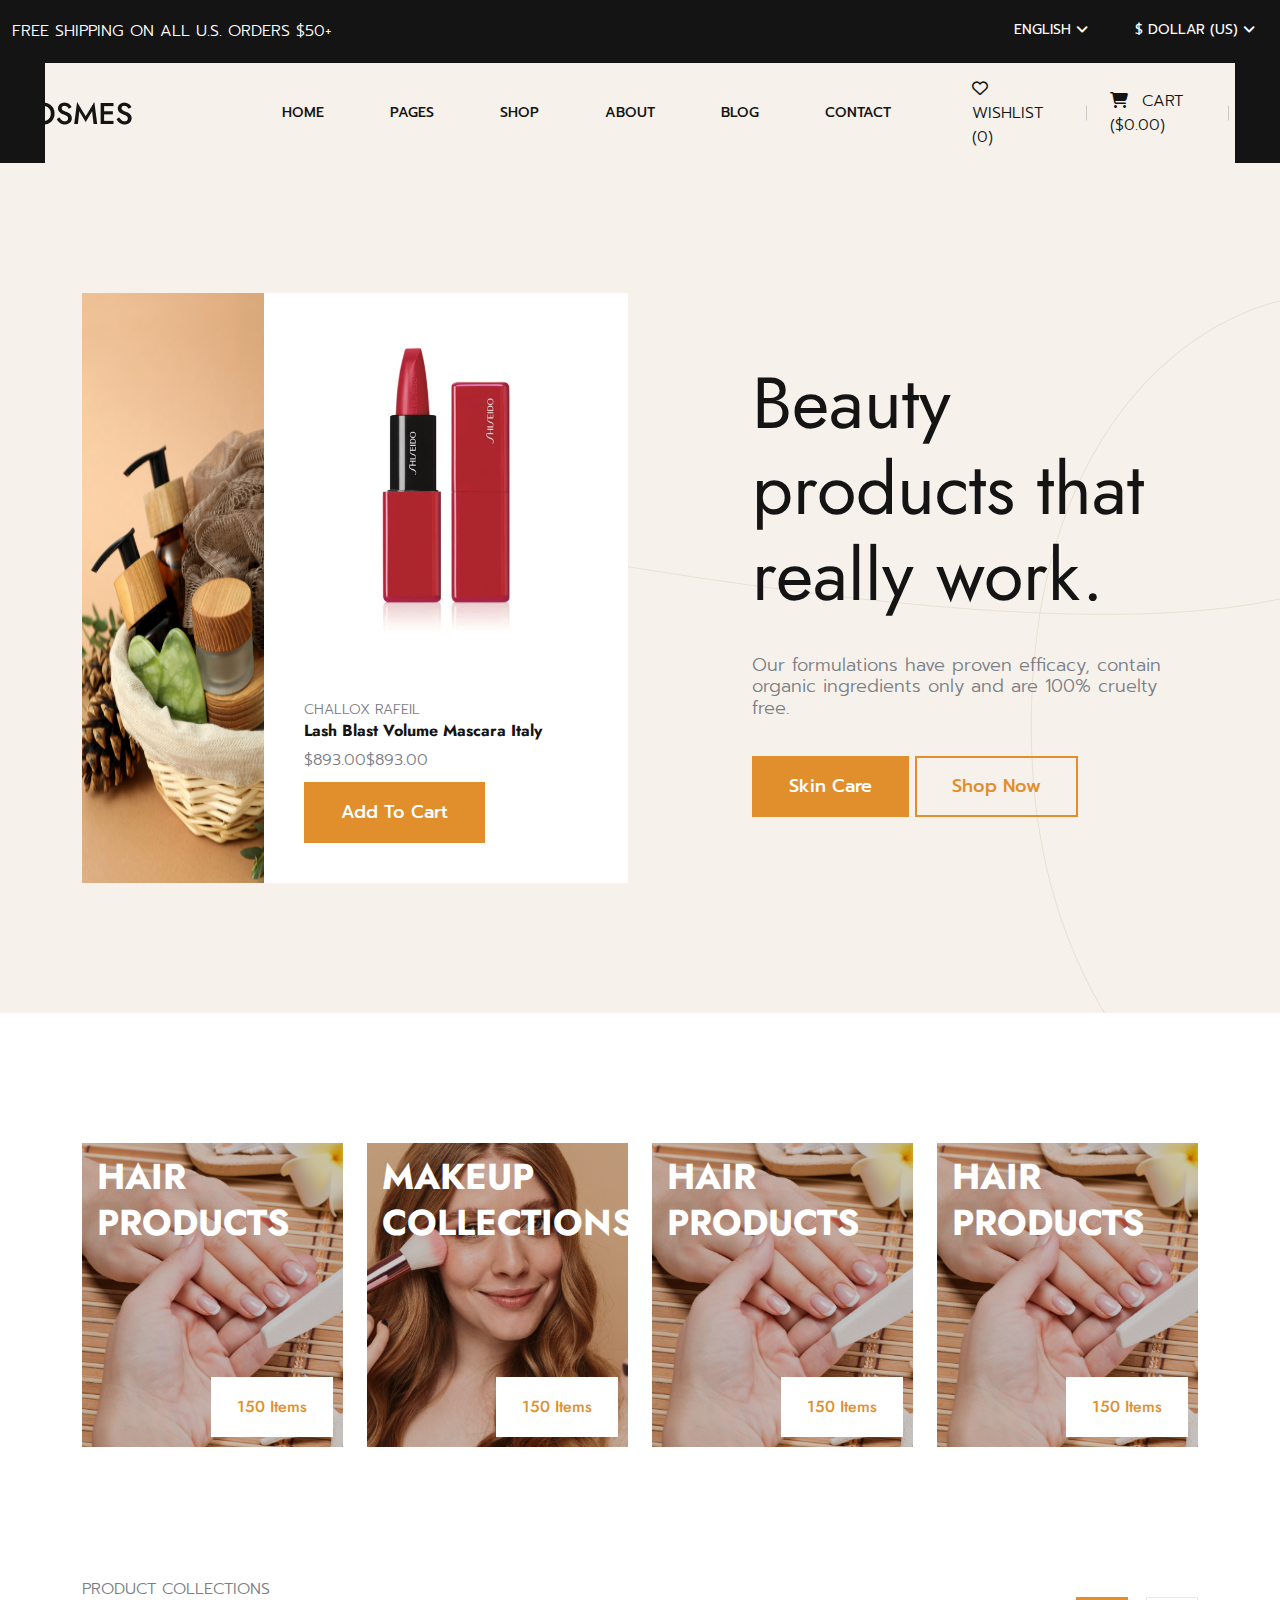
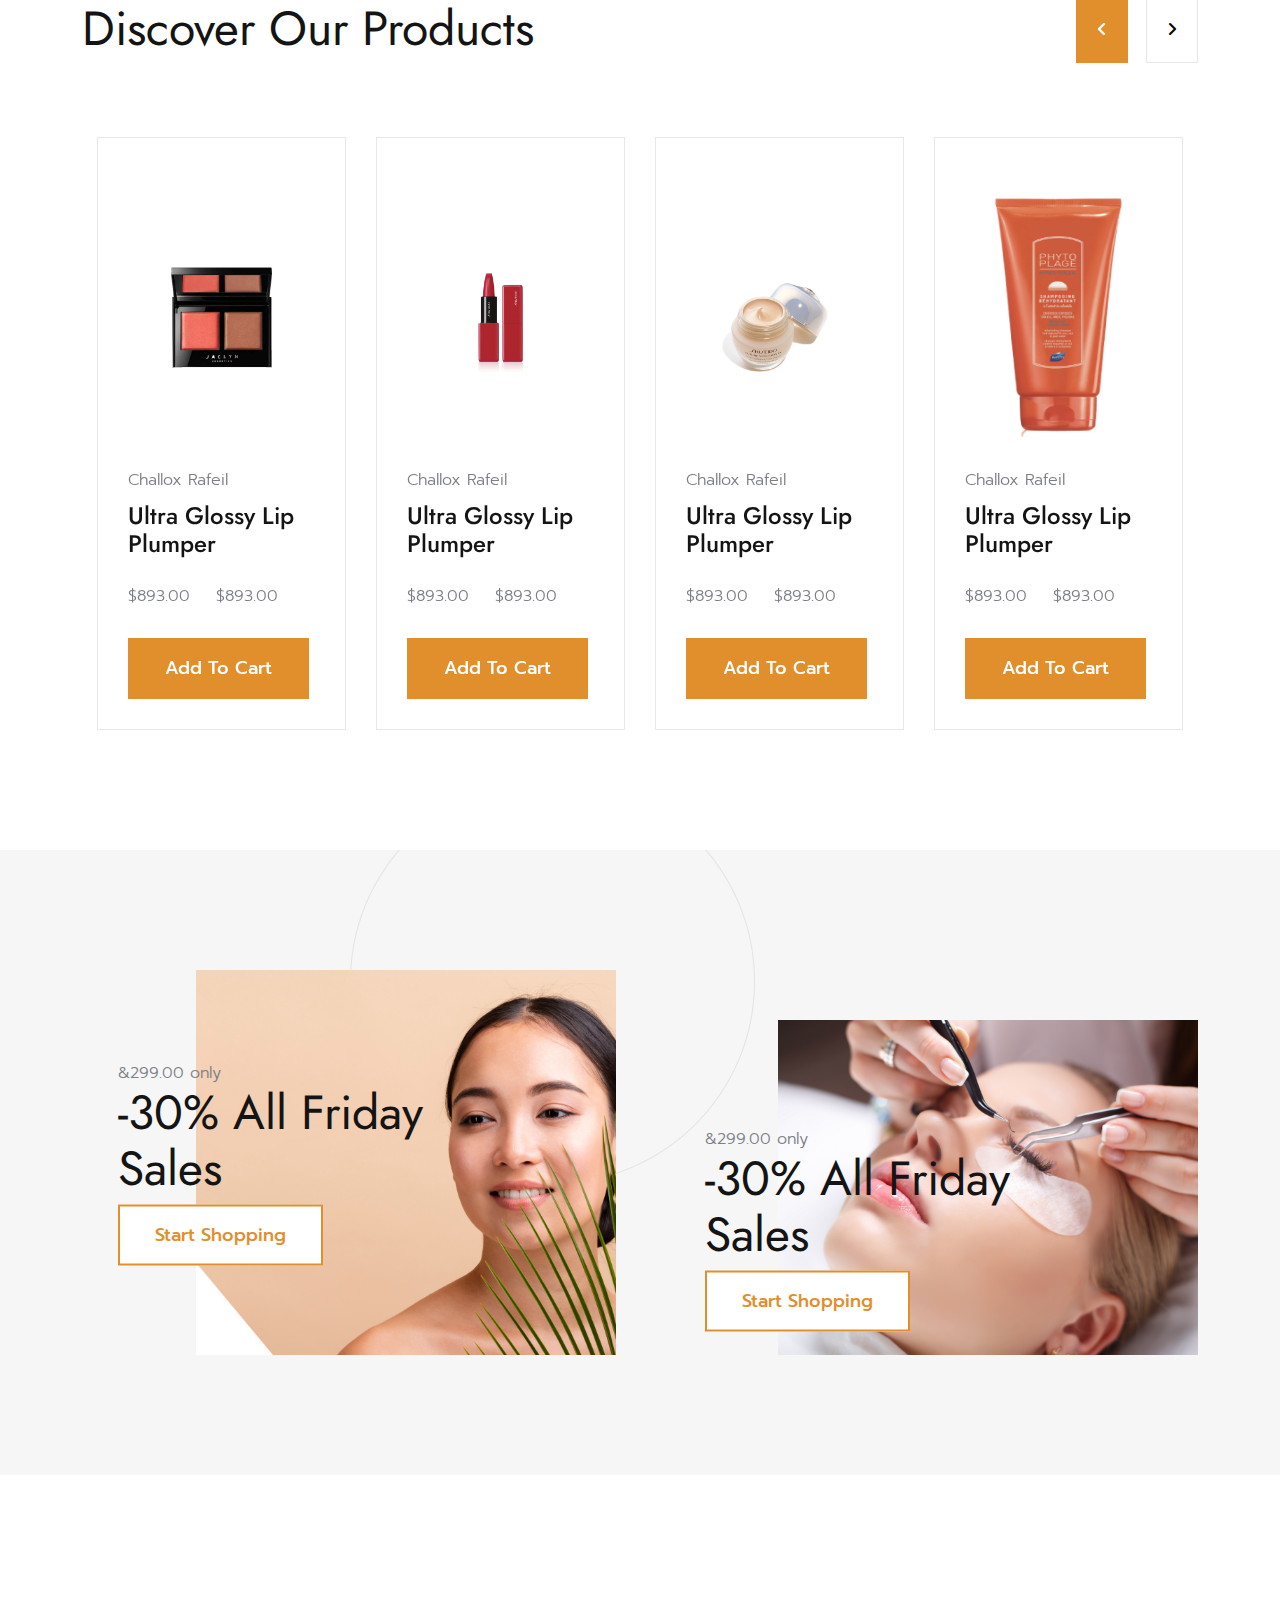
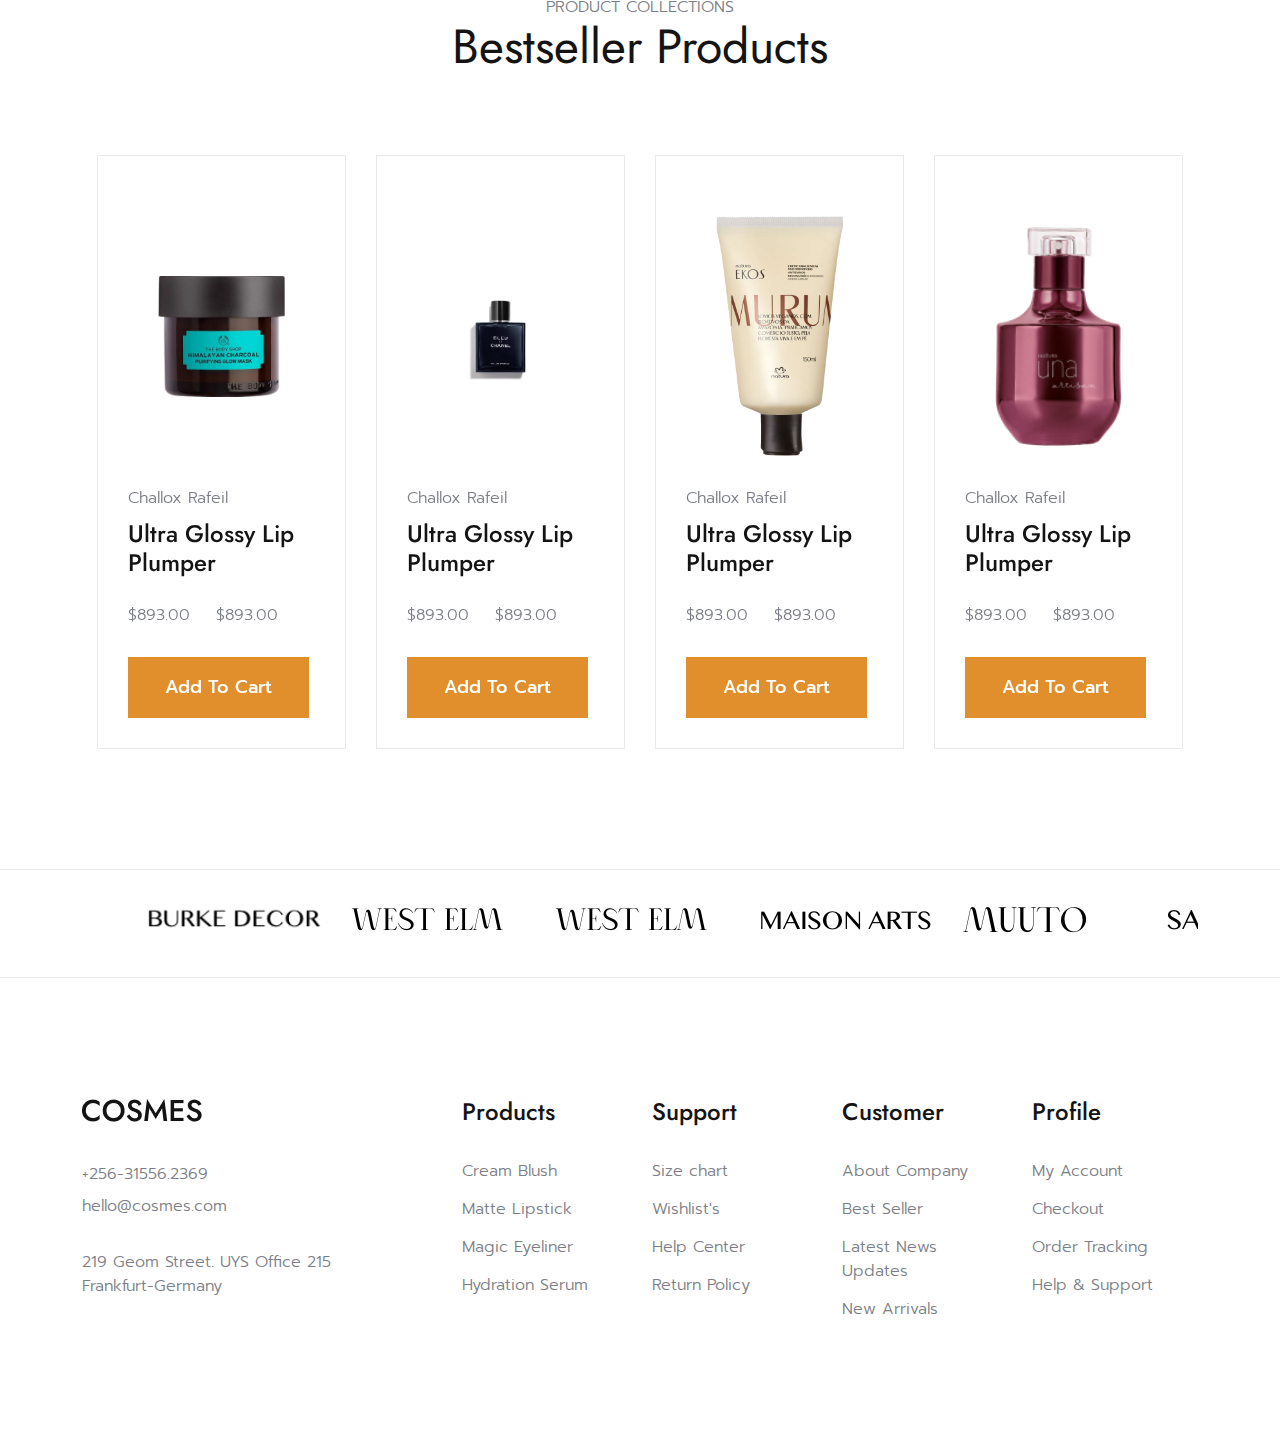
==== commit 9377d220: "hm2 brands section done" ====
--- a/index-2.html
+++ b/index-2.html
@@ -371,6 +371,36 @@
         </div>
     </section>
     <!-- hm2 best selling product end -->
+    <!-- hm2 brand section start -->
+    <section class="hm2-brand-area py-36">
+        <div class="container">
+            <div class="row">
+                <div class="col-xl-12">
+                    <div class="hm2-brands">
+                        <div class="single-brand text-center">
+                            <img class="img-fluid" src="./assets/images/home-2/brand1.png" alt="">
+                        </div>
+                        <div class="single-brand text-center">
+                            <img class="img-fluid" src="./assets/images/home-2/brand2.png" alt="">
+                        </div>
+                        <div class="single-brand text-center">
+                            <img class="img-fluid" src="./assets/images/home-2/brand3.png" alt="">
+                        </div>
+                        <div class="single-brand text-center">
+                            <img class="img-fluid" src="./assets/images/home-2/brand4.png" alt="">
+                        </div>
+                        <div class="single-brand text-center">
+                            <img class="img-fluid" src="./assets/images/home-2/brand5.png" alt="">
+                        </div>
+                        <div class="single-brand text-center">
+                            <img class="img-fluid" src="./assets/images/home-2/brand1.png" alt="">
+                        </div>
+                    </div>
+                </div>
+            </div>
+        </div>
+    </section>
+    <!-- hm2 brand section end -->
 
 
     <!--footer section start-->
--- a/assets/css/style.css
+++ b/assets/css/style.css
@@ -182,6 +182,10 @@
 .py-32 {
   padding-top: 32px;
   padding-bottom: 32px; }
+
+.py-36 {
+  padding-top: 36px;
+  padding-bottom: 36px; }
 
 .px-40 {
   padding-left: 40px;
@@ -1095,7 +1099,7 @@
   position: relative; }
   .slider-container .product-title {
     font-family: var(--heading-font);
-    font-weight: 40; }
+    font-weight: 400; }
 
 .slick-slide {
   margin-right: 15px;
@@ -1187,3 +1191,7 @@
 .hm2-best-product-area .product-title {
   font-family: var(--heading-font);
   font-weight: 400; }
+
+.hm2-brand-area {
+  border-top: 1px solid var(--border-color);
+  border-bottom: 1px solid var(--border-color); }
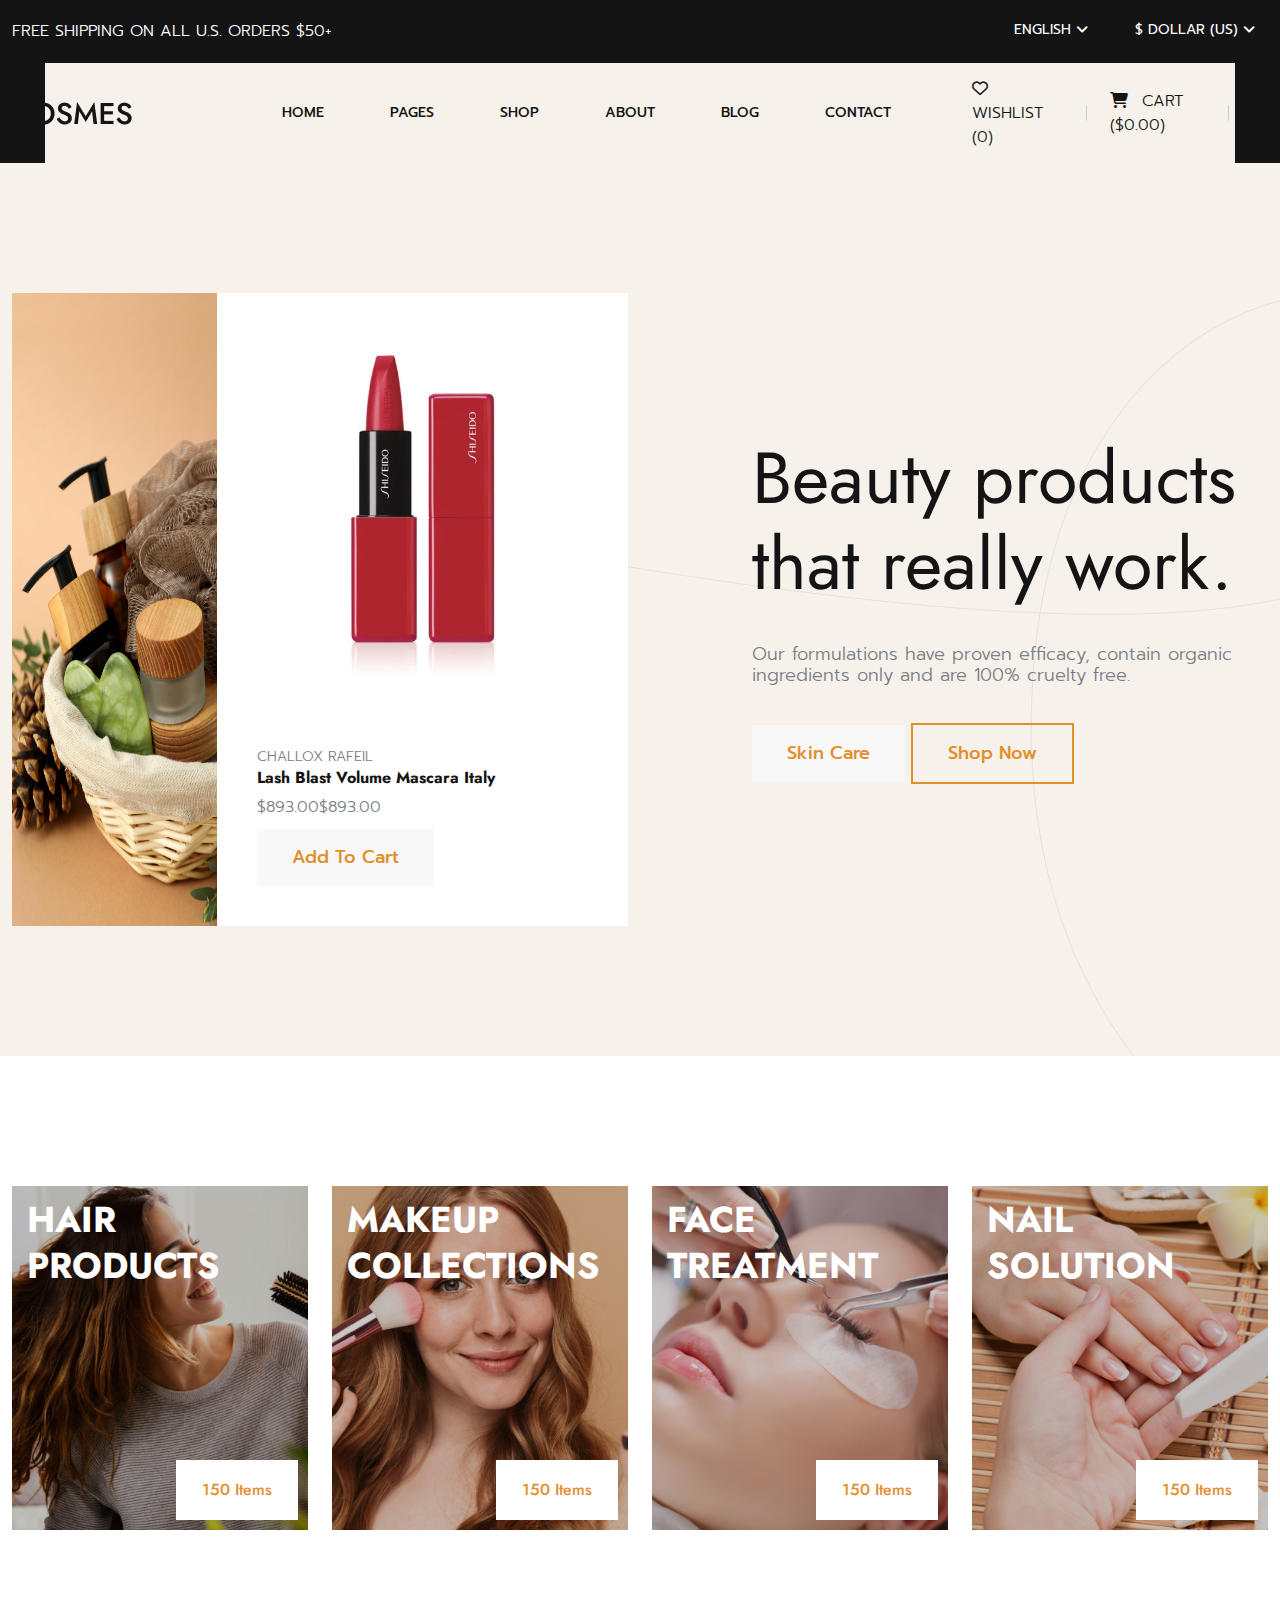
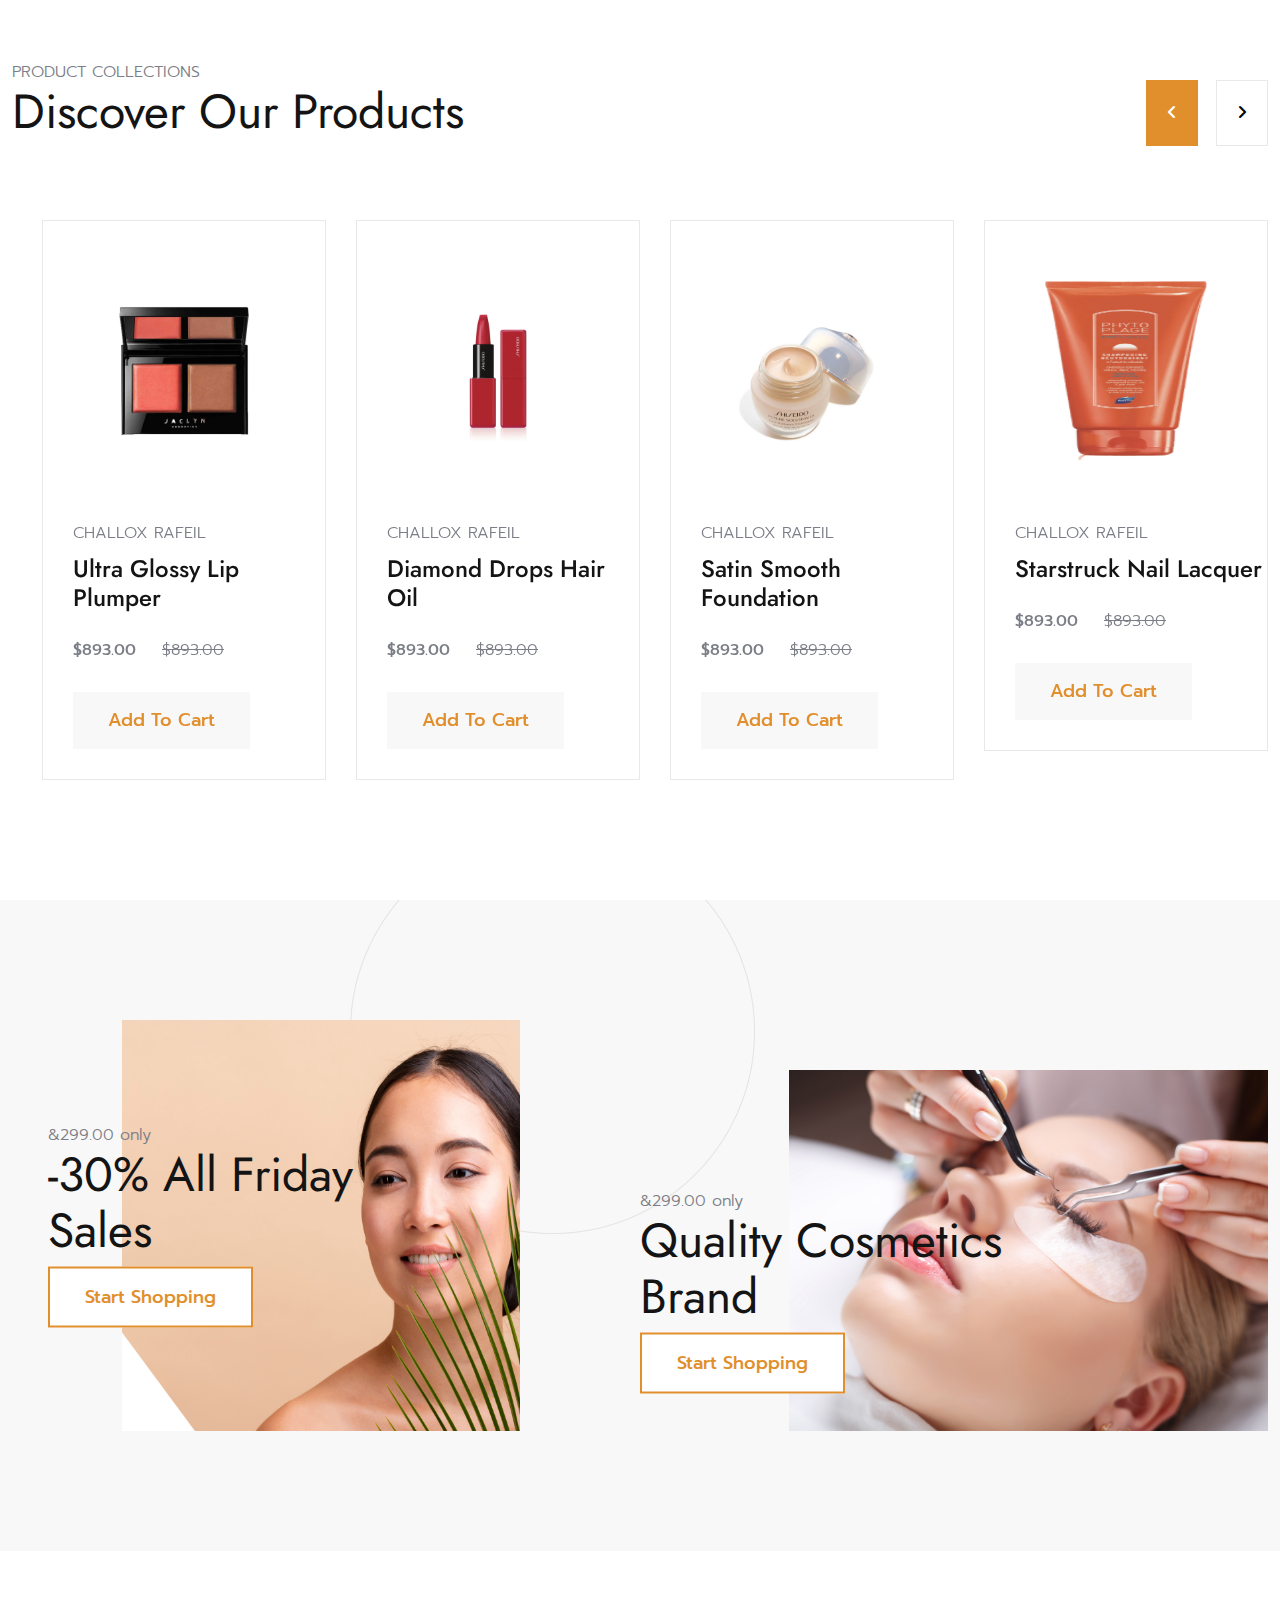
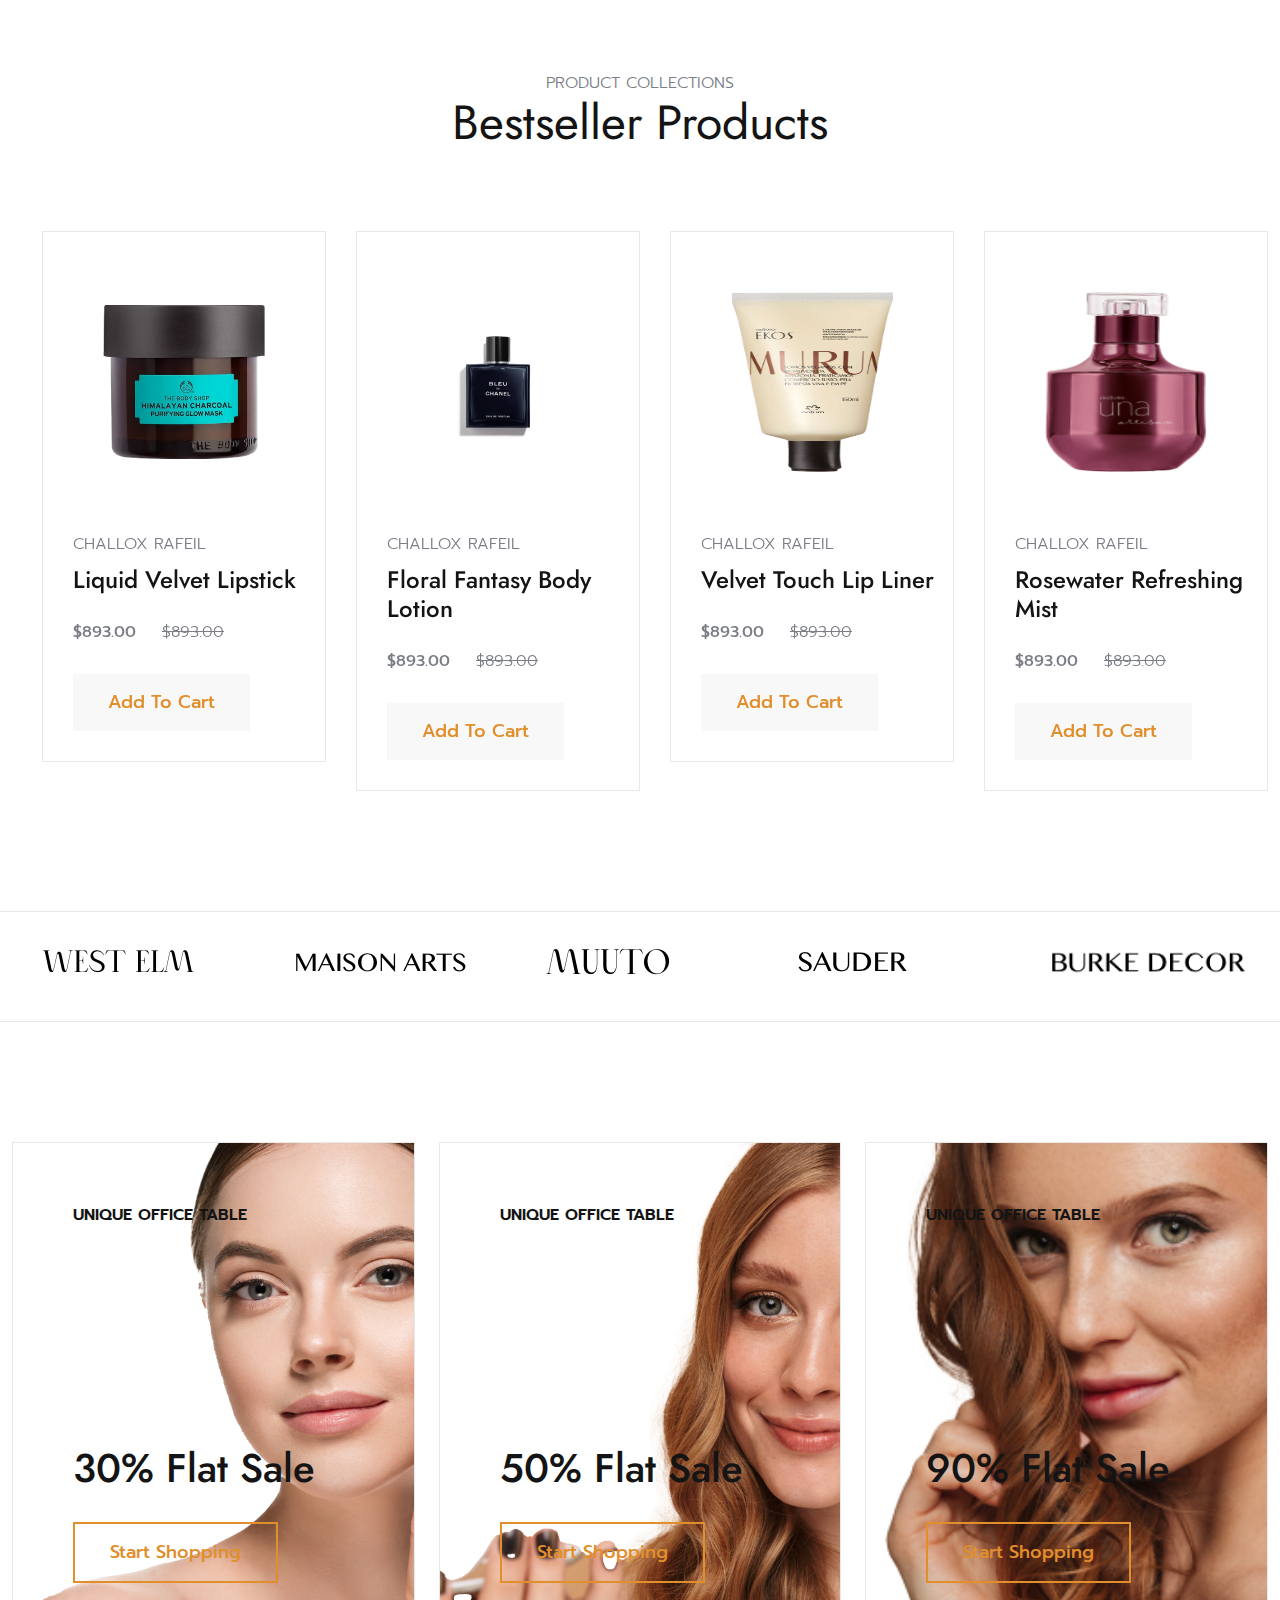
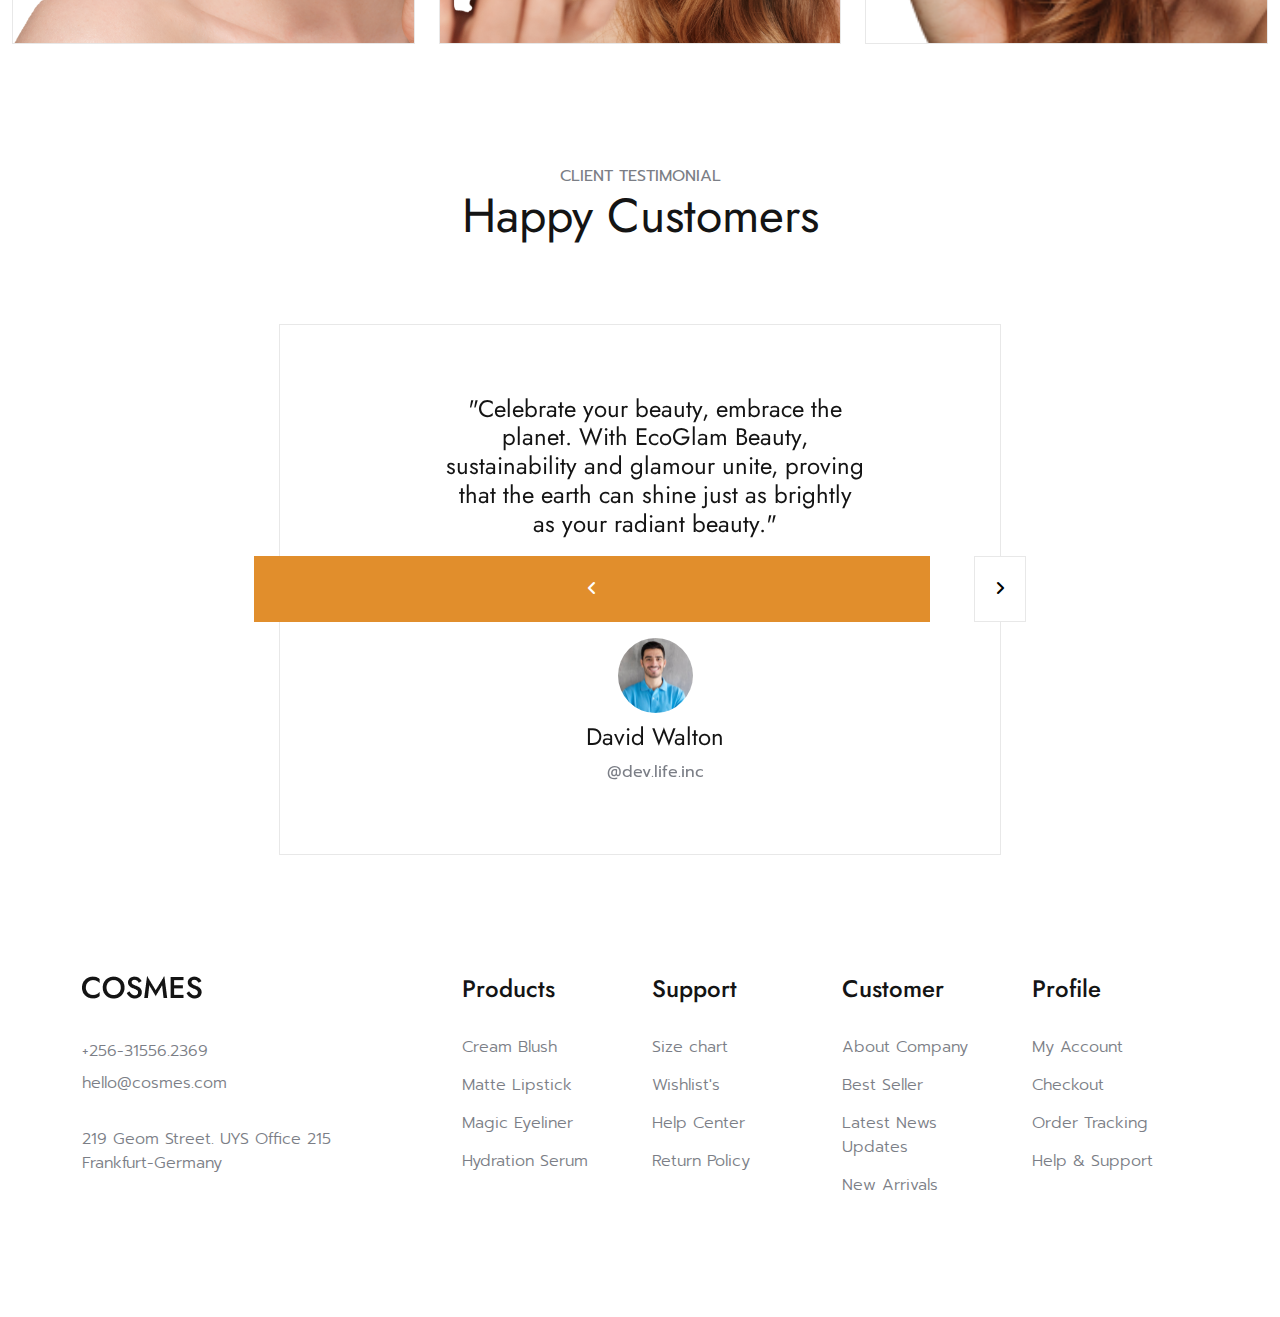
==== commit bdedcde2: "testimonial section done" ====
--- a/index-2.html
+++ b/index-2.html
@@ -97,7 +97,7 @@
     <!-- Hero section start from here  -->
     <section class="hm2-hero-area ptb-130">
         <img class="hm2-hero-bg" src="./assets/images/home-2/Vector 3.png" alt="">
-        <div class="container">
+        <div class="container-1600">
             <div class="row align-items-center">
                 <div class="col-xl-6">
                     <div class="row g-0 align-items-xl-stretch">
@@ -133,47 +133,47 @@
     <!-- Hero section end from here  -->
     <!-- product feature section start from here  -->
     <section class="hm2-product-feature-area ptb-130">
-        <div class="container">
+        <div class="container-1600">
             <div class="row">
+                <div class="col-xl-3">
+                    <div class="single-feature-product">
+                        <img src="./assets/images/home-2/img (3).jpg" class="w-100" alt="">
+                        <div class="feature-hover">
+                            <div class="feature-content">
+                                <h3>Hair <br> Products</h3>
+                                <span class="hm2-feature-btn">150 Items</span>
+                            </div>
+                        </div>
+                    </div>
+                </div>
+                <div class="col-xl-3">
+                    <div class="single-feature-product">
+                        <img src="./assets/images/home-2/img (1).png" class="w-100" alt="">
+                        <div class="feature-hover">
+                            <div class="feature-content">
+                                <h3>Makeup <br>Collections</h3>
+                                <span class="hm2-feature-btn">150 Items</span>
+                            </div>
+                        </div>
+                    </div>
+                </div>
+                <div class="col-xl-3">
+                    <div class="single-feature-product">
+                        <img src="./assets/images/home-2/img (1).jpg" class="w-100" alt="">
+                        <div class="feature-hover">
+                            <div class="feature-content">
+                                <h3>Face <br> Treatment</h3>
+                                <span class="hm2-feature-btn">150 Items</span>
+                            </div>
+                        </div>
+                    </div>
+                </div>
                 <div class="col-xl-3">
                     <div class="single-feature-product">
                         <img src="./assets/images/home-2/img (2).jpg" class="w-100" alt="">
                         <div class="feature-hover">
                             <div class="feature-content">
-                                <h3>Hair <br> Products</h3>
-                                <span class="hm2-feature-btn">150 Items</span>
-                            </div>
-                        </div>
-                    </div>
-                </div>
-                <div class="col-xl-3">
-                    <div class="single-feature-product">
-                        <img src="./assets/images/home-2/img (1).png" class="w-100" alt="">
-                        <div class="feature-hover">
-                            <div class="feature-content">
-                                <h3>Makeup <br> Collections</h3>
-                                <span class="hm2-feature-btn">150 Items</span>
-                            </div>
-                        </div>
-                    </div>
-                </div>
-                <div class="col-xl-3">
-                    <div class="single-feature-product">
-                        <img src="./assets/images/home-2/img (2).jpg" class="w-100" alt="">
-                        <div class="feature-hover">
-                            <div class="feature-content">
-                                <h3>Hair <br> Products</h3>
-                                <span class="hm2-feature-btn">150 Items</span>
-                            </div>
-                        </div>
-                    </div>
-                </div>
-                <div class="col-xl-3">
-                    <div class="single-feature-product">
-                        <img src="./assets/images/home-2/img (2).jpg" class="w-100" alt="">
-                        <div class="feature-hover">
-                            <div class="feature-content">
-                                <h3>Hair <br> Products</h3>
+                                <h3>Nail <br> Solution</h3>
                                 <span class="hm2-feature-btn">150 Items</span>
                             </div>
                         </div>
@@ -186,7 +186,7 @@
 
     <!-- product slider start -->
     <section class="product-slider-area">
-        <div class="container slider-container">
+        <div class="container-1600 slider-container">
             <div class="row">
                 <div class="col-xl-12">
                     <span class="text-uppercase">Product Collections</span>
@@ -200,7 +200,7 @@
                                 <span>Challox Rafeil</span>
                                 <h4>Ultra Glossy Lip Plumper</h4>
                                 <div class="slider-product-price">
-                                    <span>$893.00</span> <span>$893.00</span>
+                                    <span>$893.00</span> <del>$893.00</del>
                                 </div>
                                 <a href="#" class="hm2-primary-btn">Add To Cart</a>
                             </div>
@@ -211,48 +211,48 @@
                             </div>
                             <div class="slider-product-content">
                                 <span>Challox Rafeil</span>
+                                <h4>Diamond Drops Hair Oil</h4>
+                                <div class="slider-product-price">
+                                    <span>$893.00</span> <del>$893.00</del>
+                                </div>
+                                <a href="#" class="hm2-primary-btn">Add To Cart</a>
+                            </div>
+                        </div>
+                        <div class="single-slider-product">
+                            <div class="feature-img">
+                                <img class="w-100" src="./assets/images/home-2/sliderproduct-3.png" alt="">
+                            </div>
+                            <div class="slider-product-content">
+                                <span>Challox Rafeil</span>
+                                <h4>Satin Smooth Foundation</h4>
+                                <div class="slider-product-price">
+                                    <span>$893.00</span> <del>$893.00</del>
+                                </div>
+                                <a href="#" class="hm2-primary-btn">Add To Cart</a>
+                            </div>
+                        </div>
+                        <div class="single-slider-product">
+                            <div class="feature-img">
+                                <img class="w-100" src="./assets/images/home-2/sliderproduct-4.png" alt="">
+                            </div>
+                            <div class="slider-product-content">
+                                <span>Challox Rafeil</span>
+                                <h4>Starstruck Nail Lacquer</h4>
+                                <div class="slider-product-price">
+                                    <span>$893.00</span> <del>$893.00</del>
+                                </div>
+                                <a href="#" class="hm2-primary-btn">Add To Cart</a>
+                            </div>
+                        </div>
+                        <div class="single-slider-product">
+                            <div class="feature-img">
+                                <img class="w-100" src="./assets/images/home-2/sliderproduct-1.png" alt="">
+                            </div>
+                            <div class="slider-product-content">
+                                <span>Challox Rafeil</span>
                                 <h4>Ultra Glossy Lip Plumper</h4>
                                 <div class="slider-product-price">
-                                    <span>$893.00</span> <span>$893.00</span>
-                                </div>
-                                <a href="#" class="hm2-primary-btn">Add To Cart</a>
-                            </div>
-                        </div>
-                        <div class="single-slider-product">
-                            <div class="feature-img">
-                                <img class="w-100" src="./assets/images/home-2/sliderproduct-3.png" alt="">
-                            </div>
-                            <div class="slider-product-content">
-                                <span>Challox Rafeil</span>
-                                <h4>Ultra Glossy Lip Plumper</h4>
-                                <div class="slider-product-price">
-                                    <span>$893.00</span> <span>$893.00</span>
-                                </div>
-                                <a href="#" class="hm2-primary-btn">Add To Cart</a>
-                            </div>
-                        </div>
-                        <div class="single-slider-product">
-                            <div class="feature-img">
-                                <img class="w-100" src="./assets/images/home-2/sliderproduct-4.png" alt="">
-                            </div>
-                            <div class="slider-product-content">
-                                <span>Challox Rafeil</span>
-                                <h4>Ultra Glossy Lip Plumper</h4>
-                                <div class="slider-product-price">
-                                    <span>$893.00</span> <span>$893.00</span>
-                                </div>
-                                <a href="#" class="hm2-primary-btn">Add To Cart</a>
-                            </div>
-                        </div>
-                        <div class="single-slider-product">
-                            <div class="feature-img">
-                                <img class="w-100" src="./assets/images/home-2/sliderproduct-1.png" alt="">
-                            </div>
-                            <div class="slider-product-content">
-                                <span>Challox Rafeil</span>
-                                <h4>Ultra Glossy Lip Plumper</h4>
-                                <div class="slider-product-price">
-                                    <span>$893.00</span> <span>$893.00</span>
+                                    <span>$893.00</span> <del>$893.00</del>
                                 </div>
                                 <a href="#" class="hm2-primary-btn">Add To Cart</a>
                             </div>
@@ -265,10 +265,11 @@
     <!-- product slider end -->
 
     <!-- hm2 banner area start -->
-    <section class="hm2-banner-area mt-120 ptb-120" style="background-image: url('./assets/images/home-2/bg-banner.png');">
-        <div class="container">
+    <section class="hm2-banner-area mt-120 ptb-120"
+        style="background-image: url('./assets/images/home-2/bg-banner.png');">
+        <div class="container-1600">
             <div class="row gx-5">
-                <div class="col-xl-6 hm2-banner-img">
+                <div class="col-xl-6 hm2-banner-img pe-120">
                     <div class="hm2-banner-img-main">
                         <img src="./assets/images/home-2/banner-1.jpg" alt="">
                     </div>
@@ -284,7 +285,7 @@
                     </div>
                     <div class="hm2-banner-content-right">
                         <span>&299.00 only</span>
-                        <h2> -30% All Friday <br> Sales</h2>
+                        <h2> Quality Cosmetics <br> Brand</h2>
                         <a href="#" class="hm2-border-btn">start Shopping</a>
                     </div>
                 </div>
@@ -294,7 +295,7 @@
     <!-- hm2 banner area end -->
     <!-- hm2 best selling product start -->
     <section class="hm2-best-product-area ptb-120">
-        <div class="container">
+        <div class="container-1600">
             <div class="row">
                 <div class="col-xl-12">
                     <span class="text-center text-uppercase product-mini-title d-block">Product Collections</span>
@@ -306,61 +307,61 @@
                             </div>
                             <div class="slider-product-content">
                                 <span>Challox Rafeil</span>
+                                <h4>Liquid Velvet Lipstick</h4>
+                                <div class="slider-product-price">
+                                    <span>$893.00</span> <del>$893.00</del>
+                                </div>
+                                <a href="#" class="hm2-primary-btn">Add To Cart</a>
+                            </div>
+                        </div>
+                        <div class="single-slider-product">
+                            <div class="feature-img">
+                                <img class="w-100" src="./assets/images/home-2/best-product2.png" alt="">
+                            </div>
+                            <div class="slider-product-content">
+                                <span>Challox Rafeil</span>
+                                <h4>Floral Fantasy Body Lotion</h4>
+                                <div class="slider-product-price">
+                                    <span>$893.00</span> <del>$893.00</del>
+                                </div>
+                                <a href="#" class="hm2-primary-btn">Add To Cart</a>
+                            </div>
+                        </div>
+                        <div class="single-slider-product">
+                            <div class="feature-img">
+                                <img class="w-100" src="./assets/images/home-2/best-product3.png" alt="">
+                            </div>
+                            <div class="slider-product-content ali">
+                                <span>Challox Rafeil</span>
+                                <h4>Velvet Touch Lip Liner</h4>
+                                <div class="slider-product-price">
+                                    <span>$893.00</span> <del>$893.00</del>
+                                </div>
+                                <a href="#" class="hm2-primary-btn">Add To Cart</a>
+                            </div>
+                        </div>
+                        <div class="single-slider-product">
+                            <div class="feature-img">
+                                <img class="w-100" src="./assets/images/home-2/best-product4.png" alt="">
+                            </div>
+                            <div class="slider-product-content">
+                                <span>Challox Rafeil</span>
+                                <h4>Rosewater Refreshing Mist</h4>
+                                <div class="slider-product-price">
+                                    <span>$893.00</span> <del class="previous-price">$893.00</del>
+                                </div>
+                                <a href="#" class="hm2-primary-btn">Add To Cart</a>
+                            </div>
+                        </div>
+                        <div class="single-slider-product">
+                            <div class="feature-img">
+                                <img class="w-100" src="./assets/images/home-2/best-product1.png" alt="">
+                            </div>
+                            <div class="slider-product-content">
+                                <span>Challox Rafeil</span>
                                 <h4>Ultra Glossy Lip Plumper</h4>
                                 <div class="slider-product-price">
-                                    <span>$893.00</span> <span>$893.00</span>
-                                </div>
-                                <a href="#" class="hm2-primary-btn">Add To Cart</a>
-                            </div>
-                        </div>
-                        <div class="single-slider-product">
-                            <div class="feature-img">
-                                <img class="w-100" src="./assets/images/home-2/best-product2.png" alt="">
-                            </div>
-                            <div class="slider-product-content">
-                                <span>Challox Rafeil</span>
-                                <h4>Ultra Glossy Lip Plumper</h4>
-                                <div class="slider-product-price">
-                                    <span>$893.00</span> <span>$893.00</span>
-                                </div>
-                                <a href="#" class="hm2-primary-btn">Add To Cart</a>
-                            </div>
-                        </div>
-                        <div class="single-slider-product">
-                            <div class="feature-img">
-                                <img class="w-100" src="./assets/images/home-2/best-product3.png" alt="">
-                            </div>
-                            <div class="slider-product-content">
-                                <span>Challox Rafeil</span>
-                                <h4>Ultra Glossy Lip Plumper</h4>
-                                <div class="slider-product-price">
-                                    <span>$893.00</span> <span>$893.00</span>
-                                </div>
-                                <a href="#" class="hm2-primary-btn">Add To Cart</a>
-                            </div>
-                        </div>
-                        <div class="single-slider-product">
-                            <div class="feature-img">
-                                <img class="w-100" src="./assets/images/home-2/best-product4.png" alt="">
-                            </div>
-                            <div class="slider-product-content">
-                                <span>Challox Rafeil</span>
-                                <h4>Ultra Glossy Lip Plumper</h4>
-                                <div class="slider-product-price">
-                                    <span>$893.00</span> <span>$893.00</span>
-                                </div>
-                                <a href="#" class="hm2-primary-btn">Add To Cart</a>
-                            </div>
-                        </div>
-                        <div class="single-slider-product">
-                            <div class="feature-img">
-                                <img class="w-100" src="./assets/images/home-2/best-product1.png" alt="">
-                            </div>
-                            <div class="slider-product-content">
-                                <span>Challox Rafeil</span>
-                                <h4>Ultra Glossy Lip Plumper</h4>
-                                <div class="slider-product-price">
-                                    <span>$893.00</span> <span>$893.00</span>
+                                    <span>$893.00</span> <del>$893.00</del>
                                 </div>
                                 <a href="#" class="hm2-primary-btn">Add To Cart</a>
                             </div>
@@ -373,7 +374,7 @@
     <!-- hm2 best selling product end -->
     <!-- hm2 brand section start -->
     <section class="hm2-brand-area py-36">
-        <div class="container">
+        <div class="container-1600">
             <div class="row">
                 <div class="col-xl-12">
                     <div class="hm2-brands">
@@ -401,6 +402,103 @@
         </div>
     </section>
     <!-- hm2 brand section end -->
+    <!-- hm2 sell product start -->
+    <section class="hm2-sell-product-area ptb-120">
+        <div class="container-1600">
+            <div class="row">
+                <div class="col-xl-4">
+                    <div class="hm2-single-sell-product"
+                        style="background-image: url('./assets/images/home-2/sellproduct1.png');">
+                        <div class="sell-product-mini-title">
+                            <span>Unique Office Table</span>
+                        </div>
+                        <div class="sell-product-title">
+                            <h2 class="fs-40">30% Flat Sale</h2>
+                            <a href="#" class="hm2-border-btn">Start Shopping</a>
+                        </div>
+                    </div>
+                </div>
+                <div class="col-xl-4">
+                    <div class="hm2-single-sell-product"
+                        style="background-image: url('./assets/images/home-2/sellproduct2.png');">
+                        <div class="sell-product-mini-title">
+                            <span>Unique Office Table</span>
+                        </div>
+                        <div class="sell-product-title">
+                            <h2 class="fs-40">50% Flat Sale</h2>
+                            <a href="#" class="hm2-border-btn">Start Shopping</a>
+                        </div>
+                    </div>
+                </div>
+                <div class="col-xl-4">
+                    <div class="hm2-single-sell-product"
+                        style="background-image: url('./assets/images/home-2/sellproduct31x.png');">
+                        <div class="sell-product-mini-title">
+                            <span>Unique Office Table</span>
+                        </div>
+                        <div class="sell-product-title">
+                            <h2 class="fs-40">90% Flat Sale</h2>
+                            <a href="#" class="hm2-border-btn">Start Shopping</a>
+                        </div>
+                    </div>
+                </div>
+            </div>
+        </div>
+    </section>
+    <!-- hm2 sell product end -->
+    <!-- customer testimonial area start -->
+    <section class="client-testimonial-area">
+        <div class="container-1600">
+            <div class="testimonial-title pb-72">
+                <span class="text-center d-block text-uppercase">Client Testimonial</span>
+                <h2 class="text-center">Happy Customers</h2>
+            </div>
+            <div class="row">
+                <div class="col-xl-7 mx-auto text-center">
+                    <div class="hm2-testimonials">
+                        <div class="single-testimonial">
+                            <div class="testimonial-content mt-70 mb-70 px-135">
+                                <h4 class="mb-40">"Celebrate your beauty, embrace the planet. With EcoGlam Beauty, sustainability and glamour
+                                    unite, proving that the earth can shine just as brightly as your radiant beauty."</h4>
+                                <span class="text-center mb-40 d-block fs-16">#EcoGlamBeauty #SustainableBeauty</span>
+                                <div class="testimonial-author">
+                                    <img src="./assets/images/home-2/testimonial-person.png" alt="">
+                                </div>
+                                <h4 class="text-center">David Walton</h4>
+                                <span class="d-block text-center">@dev.life.inc</span>
+                            </div>
+                        </div>
+                        <div class="single-testimonial">
+                            <div class="testimonial-content mt-70 mb-70 px-135">
+                                <h4 class="mb-40">"Celebrate your beauty, embrace the planet. With EcoGlam Beauty, sustainability and glamour
+                                    unite, proving that the earth can shine just as brightly as your radiant beauty."</h4>
+                                <span class="text-center mb-40 d-block fs-16">#EcoGlamBeauty #SustainableBeauty</span>
+                                <div class="testimonial-author">
+                                    <img src="./assets/images/home-2/testimonial-person.png" alt="">
+                                </div>
+                                <h4 class="text-center">David Walton</h4>
+                                <span class="d-block text-center">@dev.life.inc</span>
+                            </div>
+                        </div>
+                        <div class="single-testimonial">
+                            <div class="testimonial-content mt-70 mb-70 px-135">
+                                <h4 class="mb-40">"Celebrate your beauty, embrace the planet. With EcoGlam Beauty, sustainability and glamour
+                                    unite, proving that the earth can shine just as brightly as your radiant beauty."</h4>
+                                <span class="text-center mb-40 d-block fs-16">#EcoGlamBeauty #SustainableBeauty</span>
+                                <div class="testimonial-author">
+                                    <img src="./assets/images/home-2/testimonial-person.png" alt="">
+                                </div>
+                                <h4 class="text-center">David Walton</h4>
+                                <span class="d-block text-center">@dev.life.inc</span>
+                            </div>
+                        </div>
+                        
+                    </div>
+                </div>
+            </div>
+        </div>
+    </section>
+    <!-- customer testimonial area end -->
 
 
     <!--footer section start-->
--- a/assets/css/style.css
+++ b/assets/css/style.css
@@ -20,7 +20,7 @@
   --section-bg:             #F3F3F3;
   --white-color:            #ffffff;
   --color-gray:             #F2F2F2;
-  --light-bg:               #F6F6F6;
+  --light-bg:               #F8F8F8;
   --transition-base:        0.3s;
   --home2-bg:                 #F6F2EB; }
 
@@ -81,6 +81,10 @@
   font-size: 18px;
   line-height: 1.2em; }
 
+.fs-16 {
+  font-size: 16px;
+  line-height: 1.2em; }
+
 .fs-40 {
   font-size: 40px;
   line-height: 1.2em; }
@@ -134,6 +138,9 @@
 .pt-20 {
   padding-top: 20px; }
 
+.pb-12 {
+  padding-bottom: 12px; }
+
 .pb-20 {
   padding-bottom: 20px; }
 
@@ -161,12 +168,18 @@
     .pb-100 {
       padding-bottom: 70px; } }
 
+.pb-72 {
+  padding-bottom: 72px; }
+
 .pb-140 {
   padding-bottom: 140px; }
   @media (max-width: 767.98px) {
     .pb-140 {
       padding-bottom: 100px; } }
 
+.pe-120 {
+  padding-right: 120px; }
+
 .py-20 {
   padding-top: 20px;
   padding-bottom: 20px; }
@@ -178,6 +191,10 @@
 .px-32 {
   padding-left: 32px;
   padding-right: 32px; }
+
+.px-135 {
+  padding-left: 135px;
+  padding-right: 135px; }
 
 .py-32 {
   padding-top: 32px;
@@ -721,13 +738,12 @@
 
 .hm2-primary-btn {
   padding: 15px 35px;
-  background-color: var(--primary-color);
+  background-color: var(--light-bg);
   font-size: 18px;
   font-weight: 500;
-  color: #fff;
+  color: var(--primary-color);
   text-transform: capitalize;
-  display: inline-block;
-  border: 2px solid var(--primary-color); }
+  display: inline-block; }
 
 .hm2-border-btn {
   padding: 15px 35px;
@@ -1079,22 +1095,6 @@
         color: var(--primary-color);
         font-family: var(--heading-font); }
 
-.feature-img {
-  height: 300px;
-  display: -webkit-box;
-  display: -ms-flexbox;
-  display: flex;
-  -webkit-box-align: center;
-  -ms-flex-align: center;
-  align-items: center;
-  -webkit-box-pack: center;
-  -ms-flex-pack: center;
-  justify-content: center;
-  padding: 30px; }
-  .feature-img img {
-    width: 100%;
-    max-height: 100%; }
-
 .slider-container {
   position: relative; }
   .slider-container .product-title {
@@ -1102,22 +1102,43 @@
     font-weight: 400; }
 
 .slick-slide {
-  margin-right: 15px;
-  margin-left: 15px; }
+  margin-right: 0px;
+  margin-left: 30px; }
 
 .single-slider-product {
-  border: 1px solid var(--border-color);
-  padding: 30px; }
-  .single-slider-product .slider-product-content h4 {
-    margin-bottom: 25px;
-    font-weight: 500; }
-  .single-slider-product .slider-product-content span {
-    margin-bottom: 10px;
-    display: inline-block; }
-  .single-slider-product .slider-product-content .slider-product-price span {
-    display: inline-block;
-    margin-bottom: 30px;
-    margin-right: 20px; }
+  border: 1px solid var(--border-color); }
+  .single-slider-product .feature-img {
+    height: 300px;
+    display: -webkit-box;
+    display: -ms-flexbox;
+    display: flex;
+    -webkit-box-align: center;
+    -ms-flex-align: center;
+    align-items: center;
+    -webkit-box-pack: center;
+    -ms-flex-pack: center;
+    justify-content: center;
+    padding: 60px; }
+    .single-slider-product .feature-img img {
+      width: 100%;
+      max-height: 100%; }
+  .single-slider-product .slider-product-content {
+    margin-left: 30px;
+    margin-bottom: 30px; }
+    .single-slider-product .slider-product-content h4 {
+      margin-bottom: 25px;
+      font-weight: 500; }
+    .single-slider-product .slider-product-content span {
+      margin-bottom: 10px;
+      display: inline-block;
+      text-transform: uppercase; }
+    .single-slider-product .slider-product-content .slider-product-price span {
+      display: inline-block;
+      margin-bottom: 30px;
+      margin-right: 20px;
+      font-weight: 500; }
+      .single-slider-product .slider-product-content .slider-product-price span .previous-price {
+        font-weight: 300; }
 
 .slick-prev.pull-left.slick-arrow {
   position: absolute;
@@ -1178,7 +1199,7 @@
   .hm2-banner-area .hm2-banner-content-right {
     position: absolute;
     top: 50%;
-    left: 65px;
+    left: 0px;
     -webkit-transform: translateY(-30%);
     -ms-transform: translateY(-30%);
     transform: translateY(-30%); }
@@ -1195,3 +1216,121 @@
 .hm2-brand-area {
   border-top: 1px solid var(--border-color);
   border-bottom: 1px solid var(--border-color); }
+
+/* Inline #9 | http://localhost:7879/index-2.html# */
+.hm2-single-sell-product {
+  background-size: cover;
+  background-position: center;
+  padding-top: 300px;
+  position: relative; }
+
+/* Inline #9 | http://localhost:7879/index-2.html# */
+.sell-product-mini-title {
+  position: absolute;
+  top: 60px;
+  left: 60px; }
+
+.sell-product-title {
+  position: absolute;
+  bottom: 60px;
+  left: 60px; }
+
+/* style.css | http://localhost:7879/assets/css/style.css */
+.hm2-single-sell-product {
+  /* background-position: center; */
+  /* padding-top: 300px; */
+  padding-top: 500px; }
+
+/* Inline #9 | http://localhost:7879/index-2.html# */
+.sell-product-mini-title span {
+  color: var(--headings-color);
+  font-weight: 600;
+  text-transform: uppercase; }
+
+.sell-product-title h2 {
+  font-weight: 500;
+  color: var(--headings-color);
+  font-family: var(--heading-font);
+  margin-bottom: 30px; }
+
+/* Inline #9 | http://localhost:7879/index-2.html */
+.hm2-single-sell-product {
+  border: 1px solid var(--border-color);
+  background-size: cover;
+  background-position: center;
+  background-repeat: no-repeat; }
+
+/* Inline #9 | http://localhost:7879/index-2.html */
+.testimonial-content h4 {
+  font-weight: 400; }
+
+.testimonial-content span {
+  font-weight: 400; }
+
+.testimonial-author {
+  height: 75px;
+  width: 75px;
+  margin: 0 auto; }
+
+.testimonial-author img {
+  height: 100%;
+  width: 100%;
+  border-radius: 50%; }
+
+/* Inline #10 | http://localhost:7879/index-2.html */
+.testimonial-content h4 {
+  font-weight: 400; }
+
+.testimonial-content span {
+  font-weight: 400; }
+
+.testimonial-author {
+  height: 75px;
+  width: 75px;
+  margin: 0 auto; }
+
+.testimonial-author img {
+  height: 100%;
+  width: 100%;
+  border-radius: 50%; }
+
+.testimonial-title span {
+  font-weight: 400; }
+
+.testimonial-title h2 {
+  font-weight: 400; }
+
+.hm2-testimonials {
+  border: 1px solid var(--border-color); }
+
+/* style.css | http://localhost:7879/assets/css/style.css */
+.testimonial-author {
+  margin-bottom: 10px; }
+
+.client-testimonial-area .slick-prev.pull-left.slick-arrow {
+  position: absolute;
+  left: -26px;
+  z-index: 999;
+  display: block;
+  padding: 20px;
+  top: 50%;
+  -webkit-transform: translateY(-50%);
+  -ms-transform: translateY(-50%);
+  transform: translateY(-50%);
+  background-color: var(--primary-color);
+  color: #fff;
+  border: 1px solid var(--primary-color); }
+
+.client-testimonial-area .slick-next.pull-right.slick-arrow {
+  position: absolute;
+  top: 50%;
+  right: -26px;
+  z-index: 999;
+  padding: 20px;
+  -webkit-transform: translateY(-50%);
+  -ms-transform: translateY(-50%);
+  transform: translateY(-50%);
+  border: 1px solid var(--border-color);
+  display: inline-block;
+  margin-left: 30px;
+  background-color: var(--white-color); }
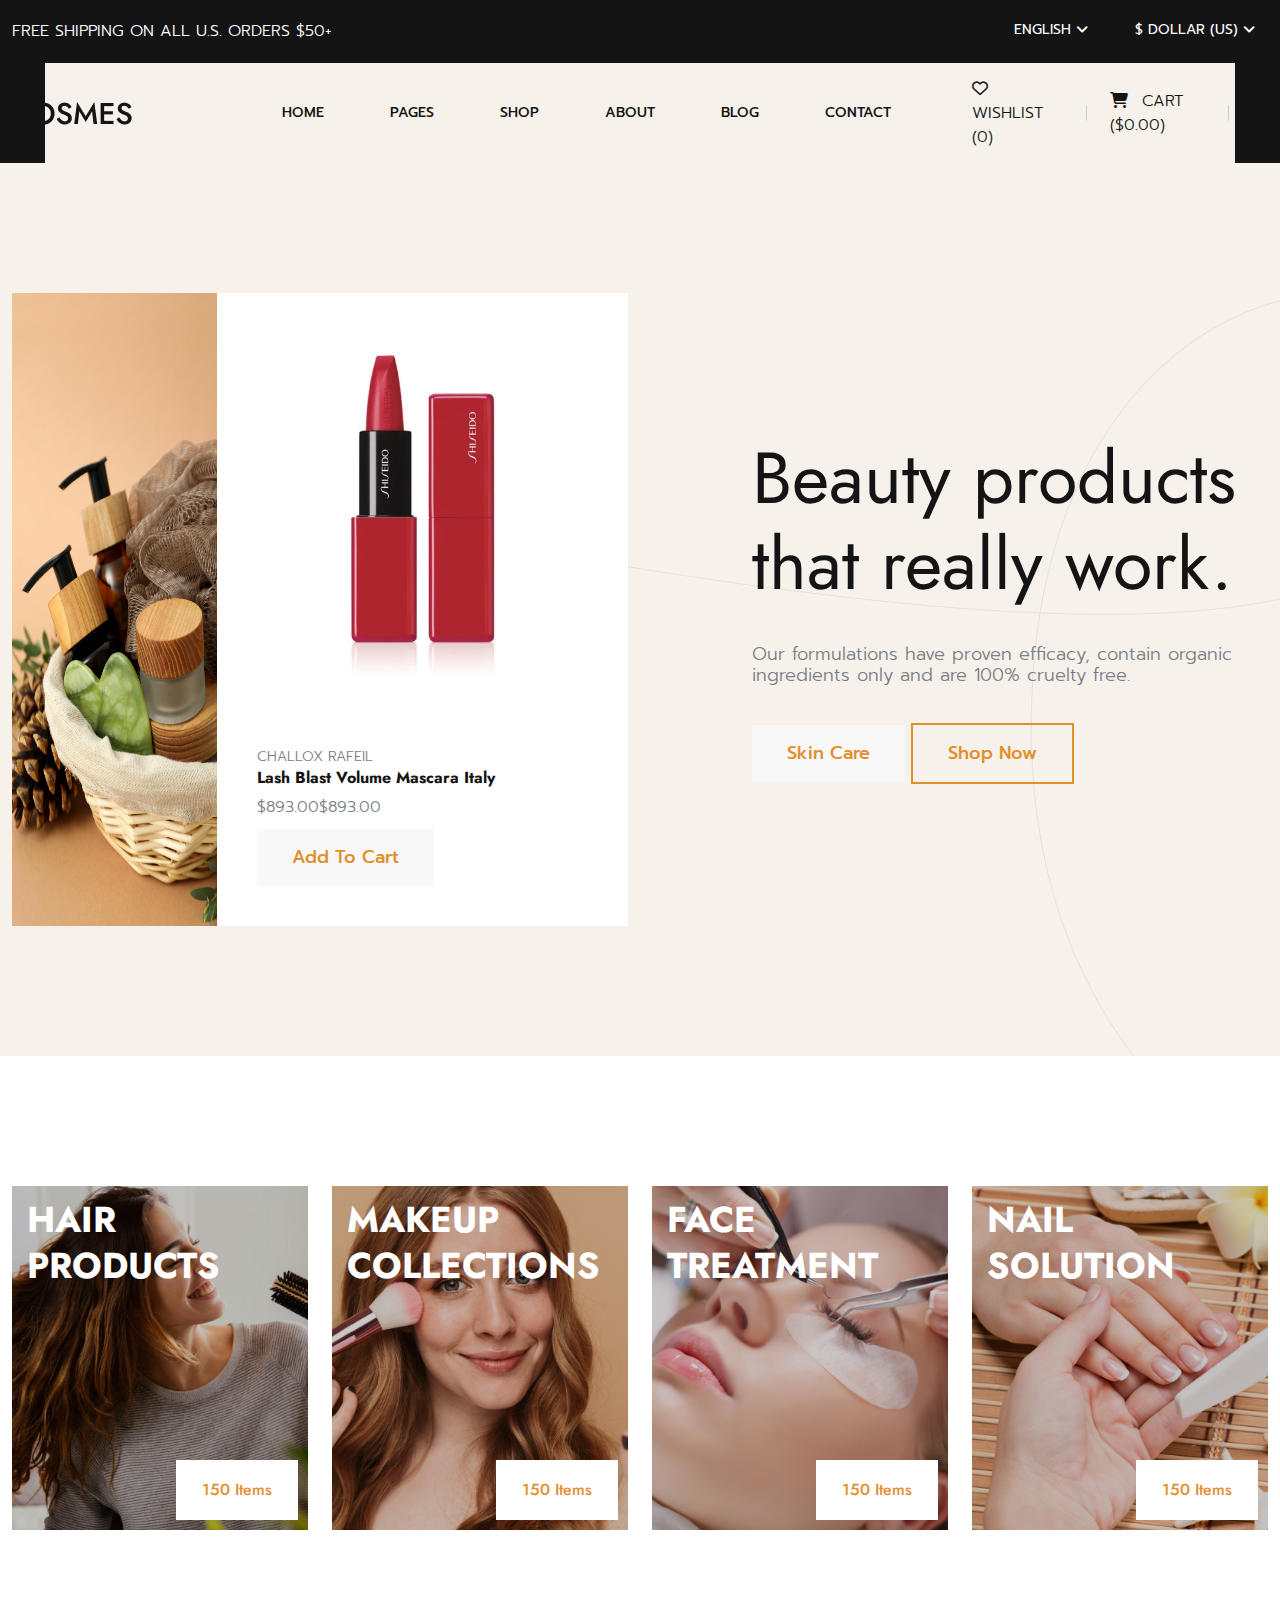
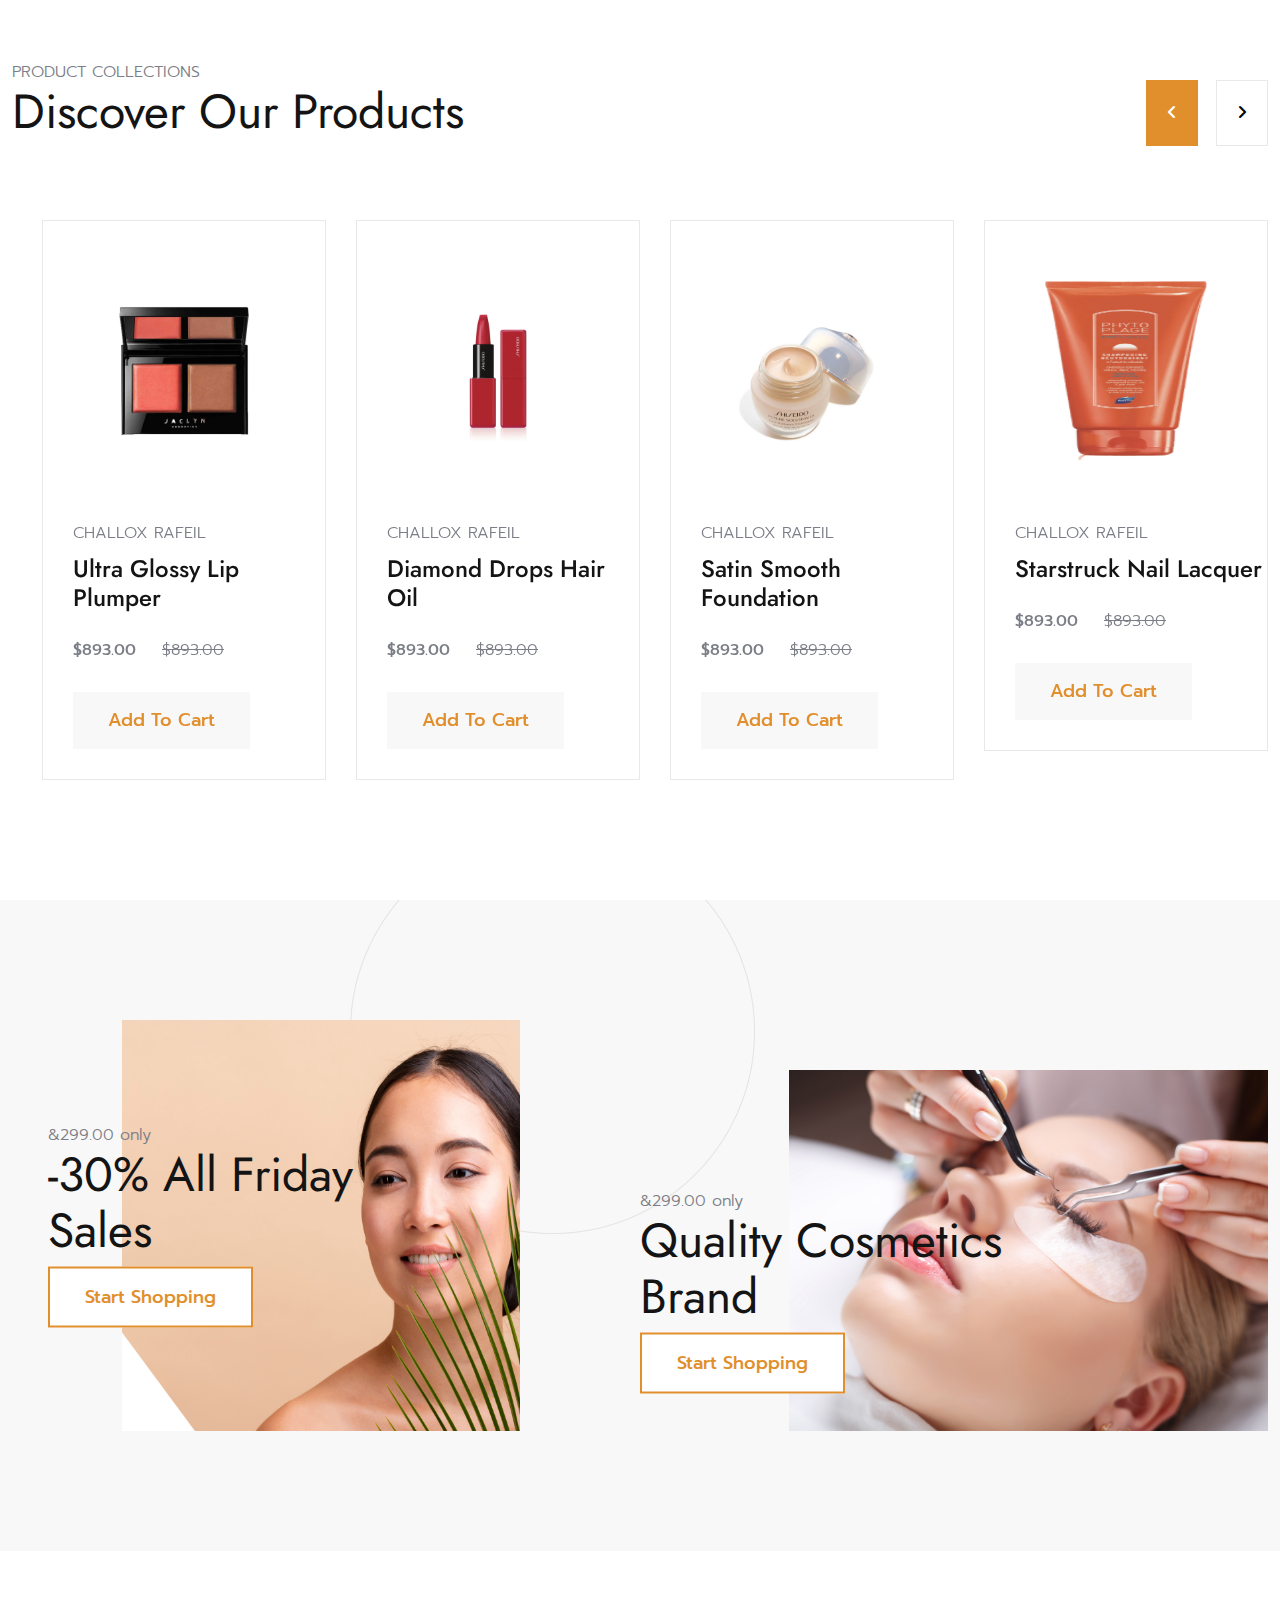
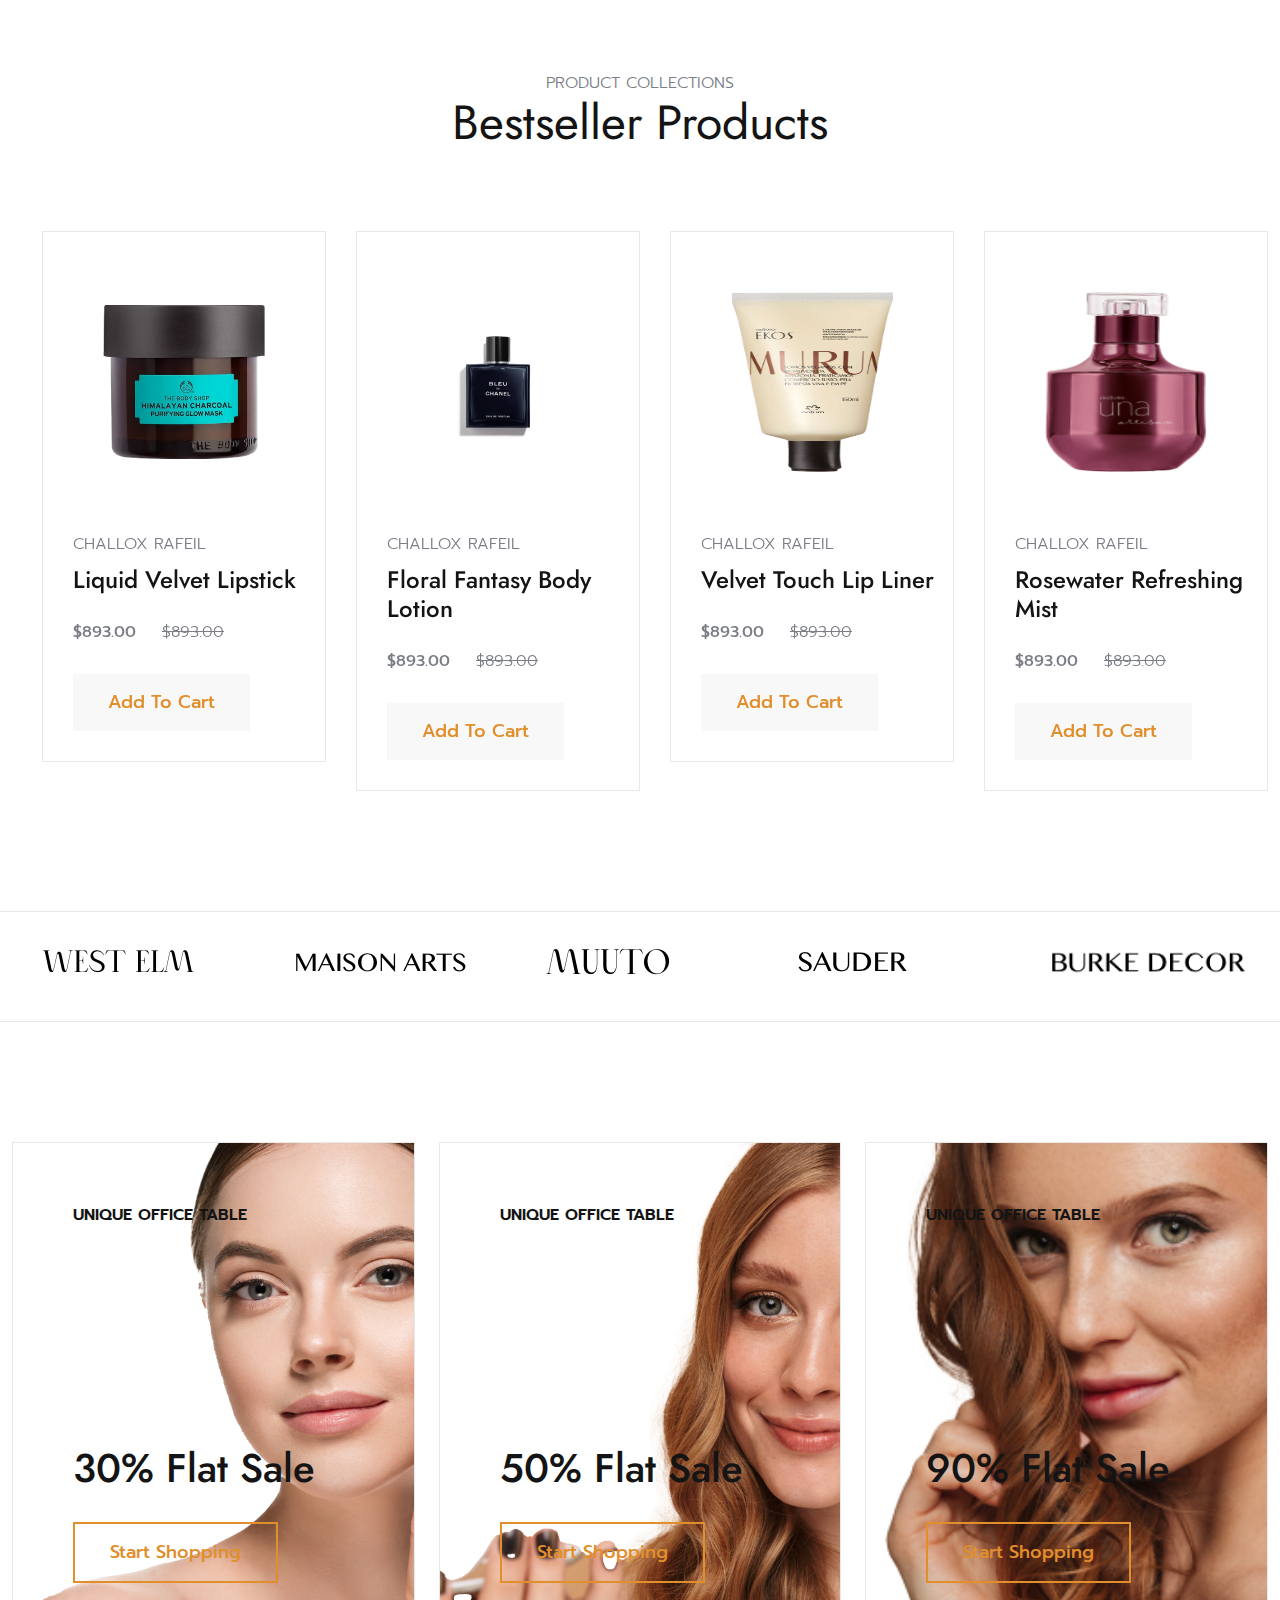
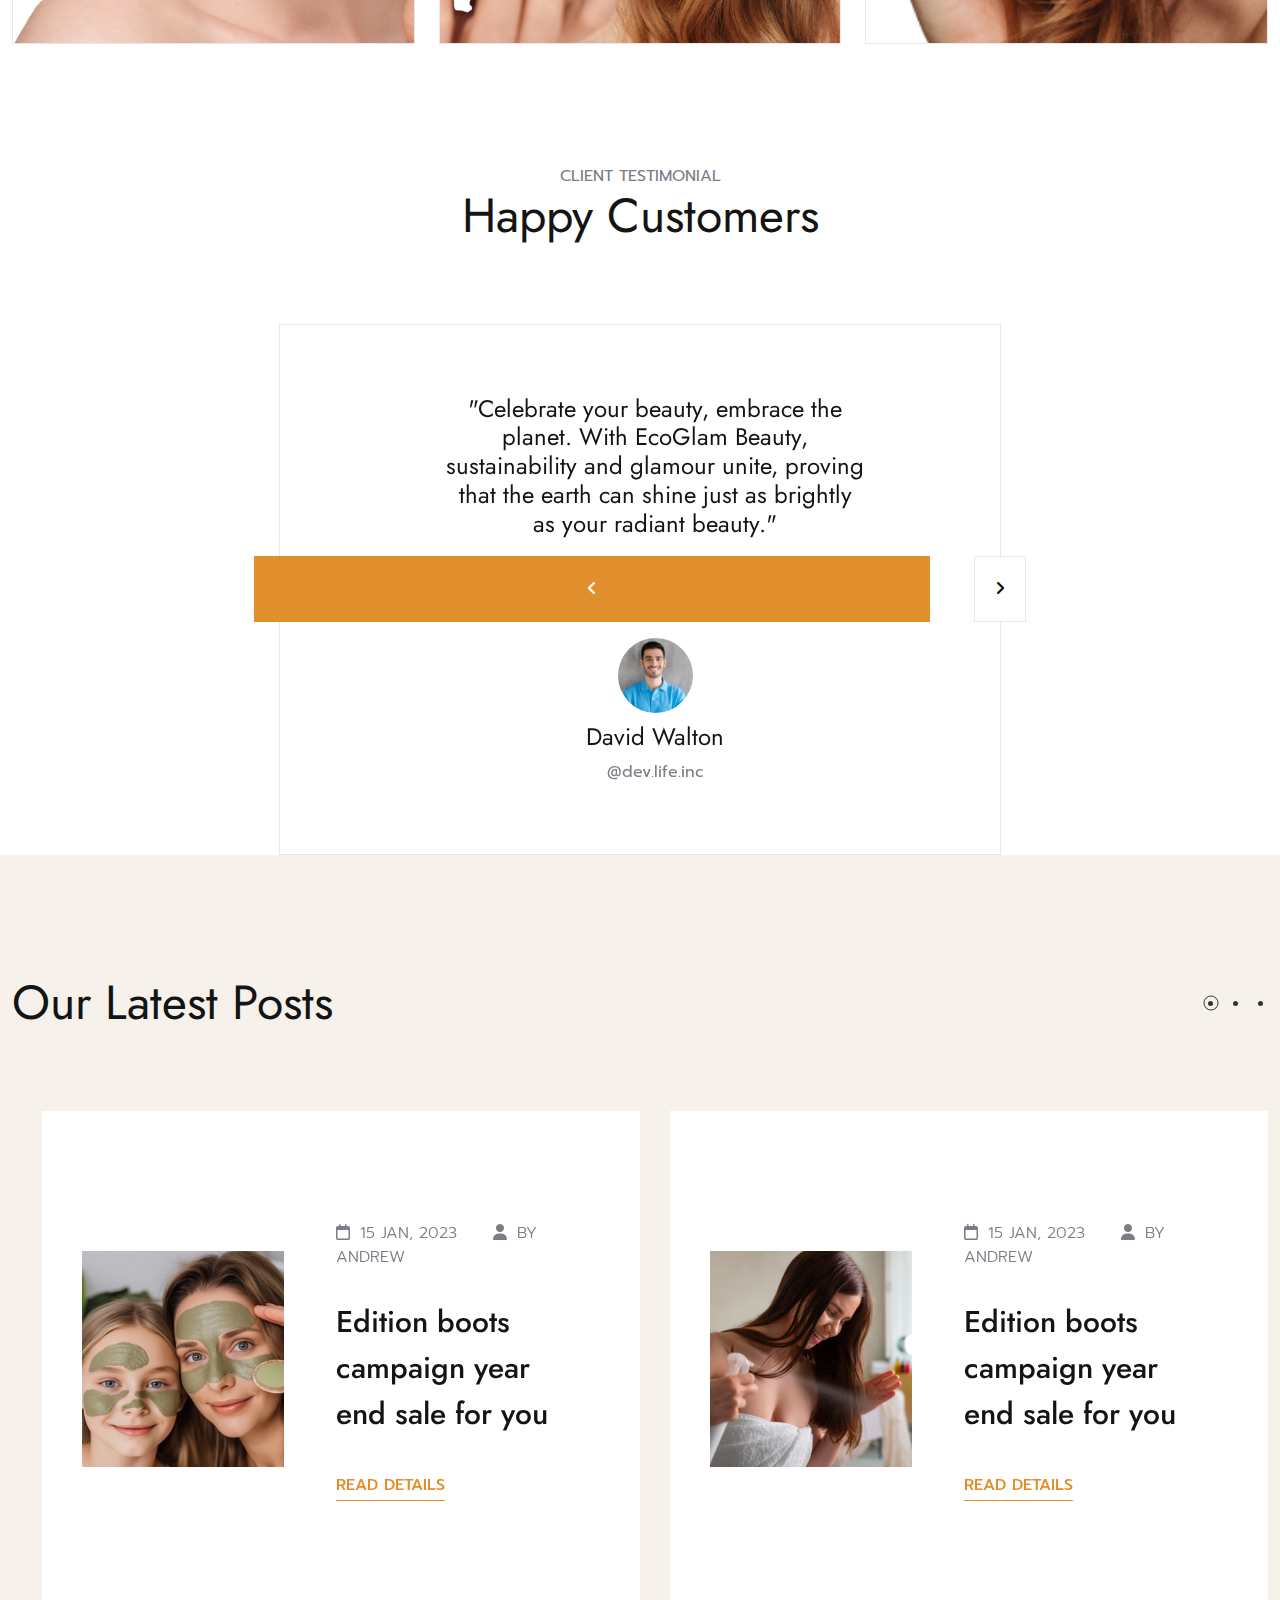
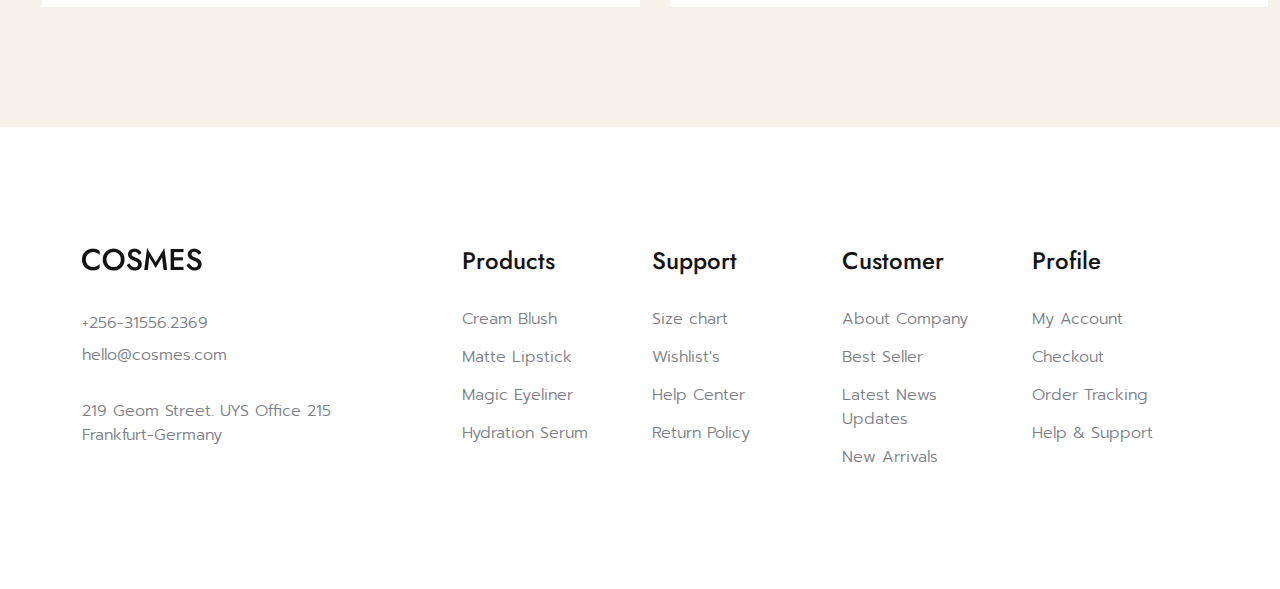
==== commit cc3562a6: "latest post section done" ====
--- a/index-2.html
+++ b/index-2.html
@@ -492,15 +492,79 @@
                                 <span class="d-block text-center">@dev.life.inc</span>
                             </div>
                         </div>
-                        
                     </div>
                 </div>
             </div>
         </div>
     </section>
     <!-- customer testimonial area end -->
-
-
+    <!-- hm2 latest post slider start -->
+    <section class="hm2-latest-post-area ptb-120">
+        <div class="container-1600">
+            <div class="hm2-latest-post-title">
+                <h2>Our Latest Posts</h2>
+            </div>
+            <div class="col-xl-12">
+                <div class="hm2-latest-posts">
+                    <div class="hm2-single-latest-post px-40 py-40">
+                        <div class="row align-items-center">
+                            <div class="col-xl-5">
+                                <img class="w-100" src="./assets/images/home-2/latest-post-2.jpg" alt="">
+                            </div>
+                            <div class="col-xl-7 py-70 px-40">
+                                <div class="hm2-latest-post-content">
+                                    <div class="post-meta">
+                                        <span class="fs-16"><i class="fa-regular fa-calendar"></i>15 Jan, 2023</span>
+                                        <span class="fs-16"><i class="fas fa-user"></i>by Andrew</span>
+                                    </div>
+                                    <h3 class="mt-30 mb-36">Edition boots campaign year end sale for you</h3>
+                                    <a class="hm2-latest-btn" href="#">read details</a>
+                                </div>
+                            </div>
+                        </div>
+                    </div>
+                    <div class="hm2-single-latest-post px-40 py-40">
+                        <div class="row align-items-center">
+                            <div class="col-xl-5">
+                                <img class="w-100" src="./assets/images/home-2/latestpost-1.jpg" alt="">
+                            </div>
+                            <div class="col-xl-7 py-70 px-40">
+                                <div class="hm2-latest-post-content">
+                                    <div class="post-meta">
+                                        <span class="fs-16"><i class="fa-regular fa-calendar"></i>15 Jan, 2023</span>
+                                        <span class="fs-16"><i class="fas fa-user"></i>by Andrew</span>
+                                    </div>
+                                    <h3 class="mt-30 mb-36">Edition boots campaign year end sale for you</h3>
+                                    <a class="hm2-latest-btn" href="#">read details</a>
+                                </div>
+                            </div>
+                        </div>
+                    </div>
+                    <div class="hm2-single-latest-post px-40 py-40">
+                        <div class="row align-items-center">
+                            <div class="col-xl-5">
+                                <img class="w-100" src="./assets/images/home-2/latest-post-2.jpg" alt="">
+                            </div>
+                            <div class="col-xl-7 py-70 px-40">
+                                <div class="hm2-latest-post-content">
+                                    <div class="post-meta">
+                                        <span class="fs-16"><i class="fa-regular fa-calendar"></i>15 Jan, 2023</span>
+                                        <span class="fs-16"><i class="fas fa-user"></i>by Andrew</span>
+                                    </div>
+                                    <h3 class="mt-30 mb-36">Edition boots campaign year end sale for you</h3>
+                                    <a class="hm2-latest-btn" href="#">read details</a>
+                                </div>
+                            </div>
+                        </div>
+                    </div>
+                    
+                </div>
+            </div>
+        </div>
+    </section>
+    <!-- hm2 latest post slider end -->
+
+    
     <!--footer section start-->
     <footer class="footer-section ptb-120">
         <div class="container">
--- a/assets/css/style.css
+++ b/assets/css/style.css
@@ -215,6 +215,10 @@
   padding-top: 40px;
   padding-bottom: 40px; }
 
+.py-70 {
+  padding-top: 70px;
+  padding-bottom: 70px; }
+
 /*********************** spacing margin ***********************/
 .mt-10 {
   margin-top: 10px; }
@@ -272,6 +276,9 @@
 
 .mb-60 {
   margin-bottom: 60px; }
+
+.mb-70 {
+  margin-bottom: 70px; }
 
 .mb-70 {
   margin-bottom: 70px; }
@@ -1334,3 +1341,77 @@
   display: inline-block;
   margin-left: 30px;
   background-color: var(--white-color); }
+
+/* Inline #9 | http://localhost:7879/index-2.html */
+.hm2-single-latest-post {
+  background-color: var(--white-color); }
+
+.hm2-latest-post-area {
+  background-color: var(--home2-bg); }
+
+/* Inline #10 | http://localhost:7879/index-2.html */
+.hm2-latest-post-title h2 {
+  font-weight: 400;
+  margin-bottom: 80px; }
+
+/* Inline #10 | http://localhost:7879/index-2.html */
+.post-meta span i {
+  margin-right: 10px; }
+
+.post-meta span {
+  margin-right: 30px;
+  text-transform: uppercase; }
+
+.hm2-latest-post-content h3 {
+  font-size: 30px;
+  font-weight: 500; }
+
+/* Inline #9 | http://localhost:7879/index-2.html */
+.hm2-latest-btn {
+  text-decoration: underline;
+  text-transform: uppercase;
+  color: var(--primary-color);
+  font-weight: 500;
+  text-underline-offset: 10px; }
+
+/* Inline #9 | http://localhost:7879/index-2.html */
+.slick-dots li {
+  font-size: 0px;
+  height: 5px;
+  width: 5px;
+  background-color: #333;
+  margin-left: 20px;
+  border-radius: 50%;
+  position: relative; }
+
+.slick-dots {
+  display: -webkit-box;
+  display: -ms-flexbox;
+  display: flex; }
+
+.slick-dots li.slick-active::before {
+  content: "";
+  position: absolute;
+  top: 50%;
+  left: 50%;
+  height: 15px;
+  width: 15px;
+  z-index: -1;
+  border: 1px solid #333;
+  -webkit-transform: translate(-50%, -50%);
+  -ms-transform: translate(-50%, -50%);
+  transform: translate(-50%, -50%);
+  border-radius: 50%; }
+
+.slick-dots li {
+  z-index: 2; }
+
+/* Inline #10 | http://localhost:7879/index-2.html */
+.hm2-latest-posts {
+  position: relative; }
+
+.slick-dots {
+  position: absolute;
+  top: -110px;
+  right: 5px;
+  cursor: pointer; }
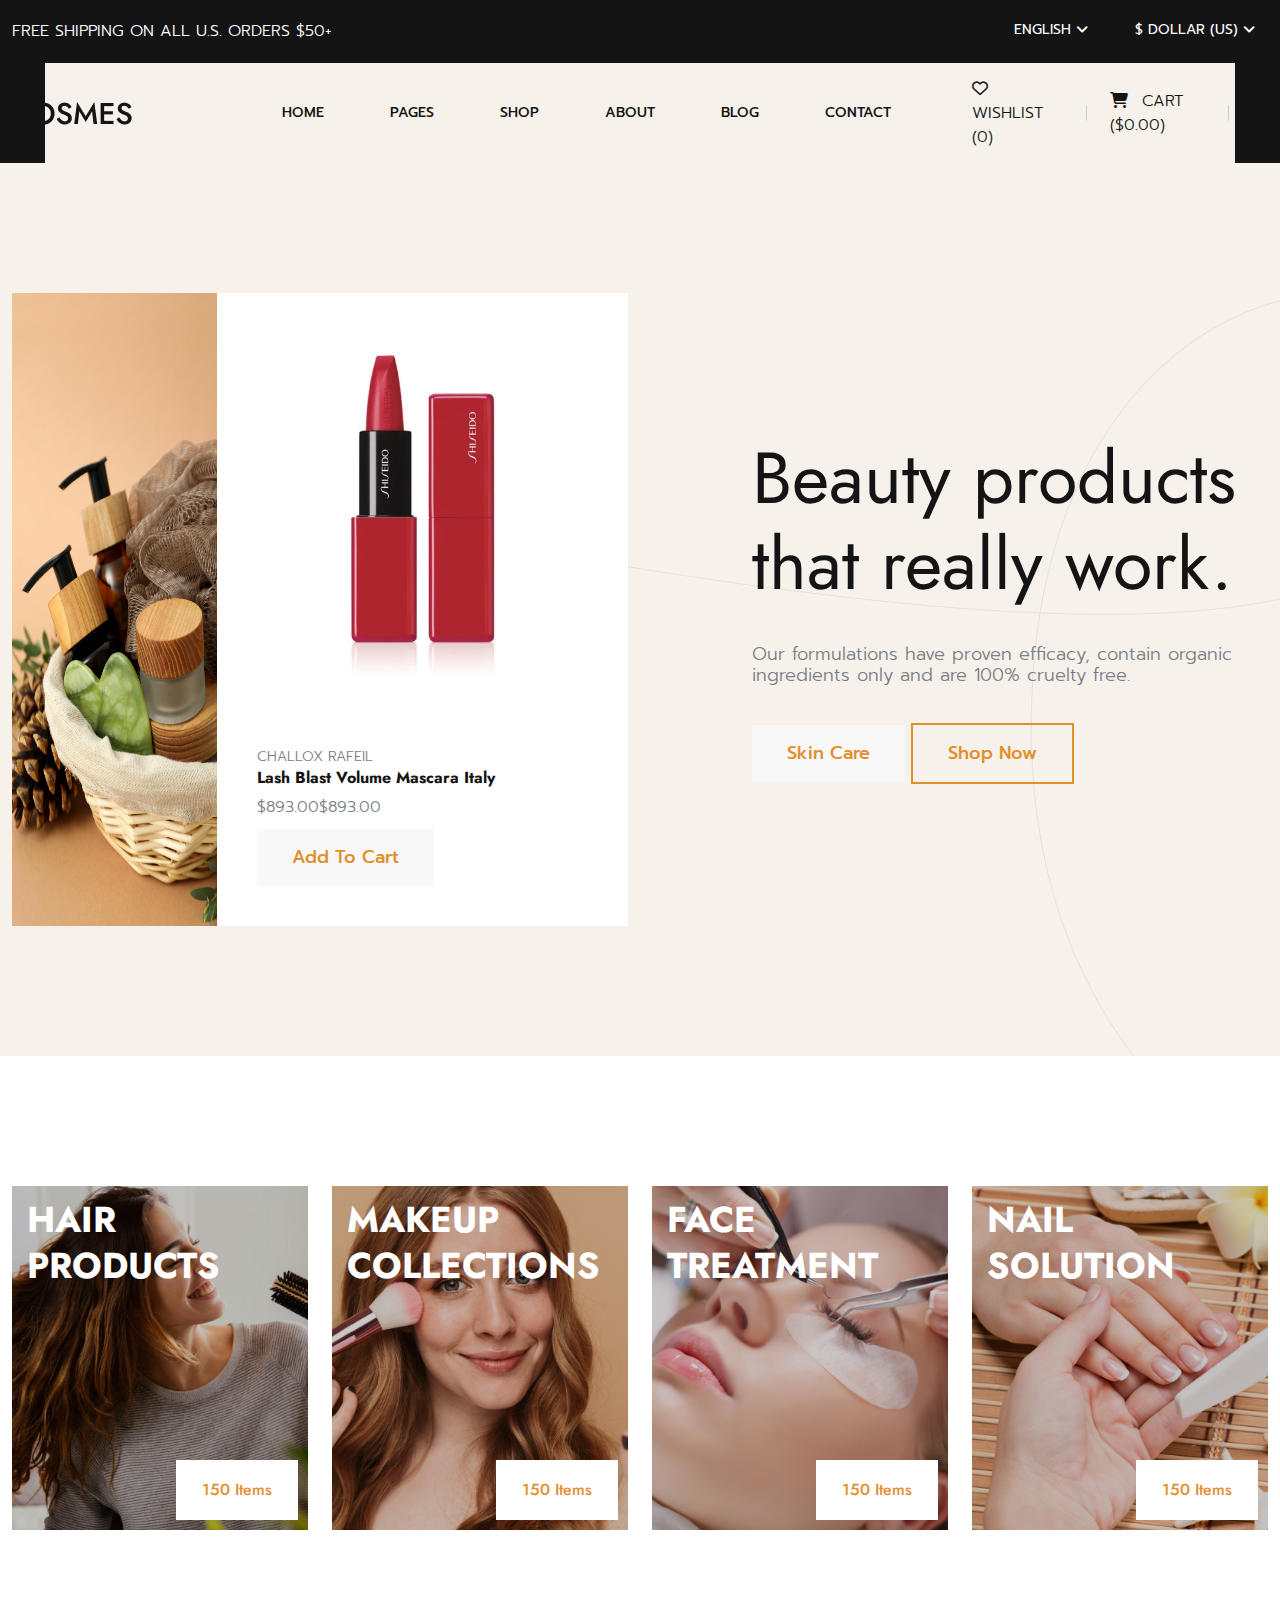
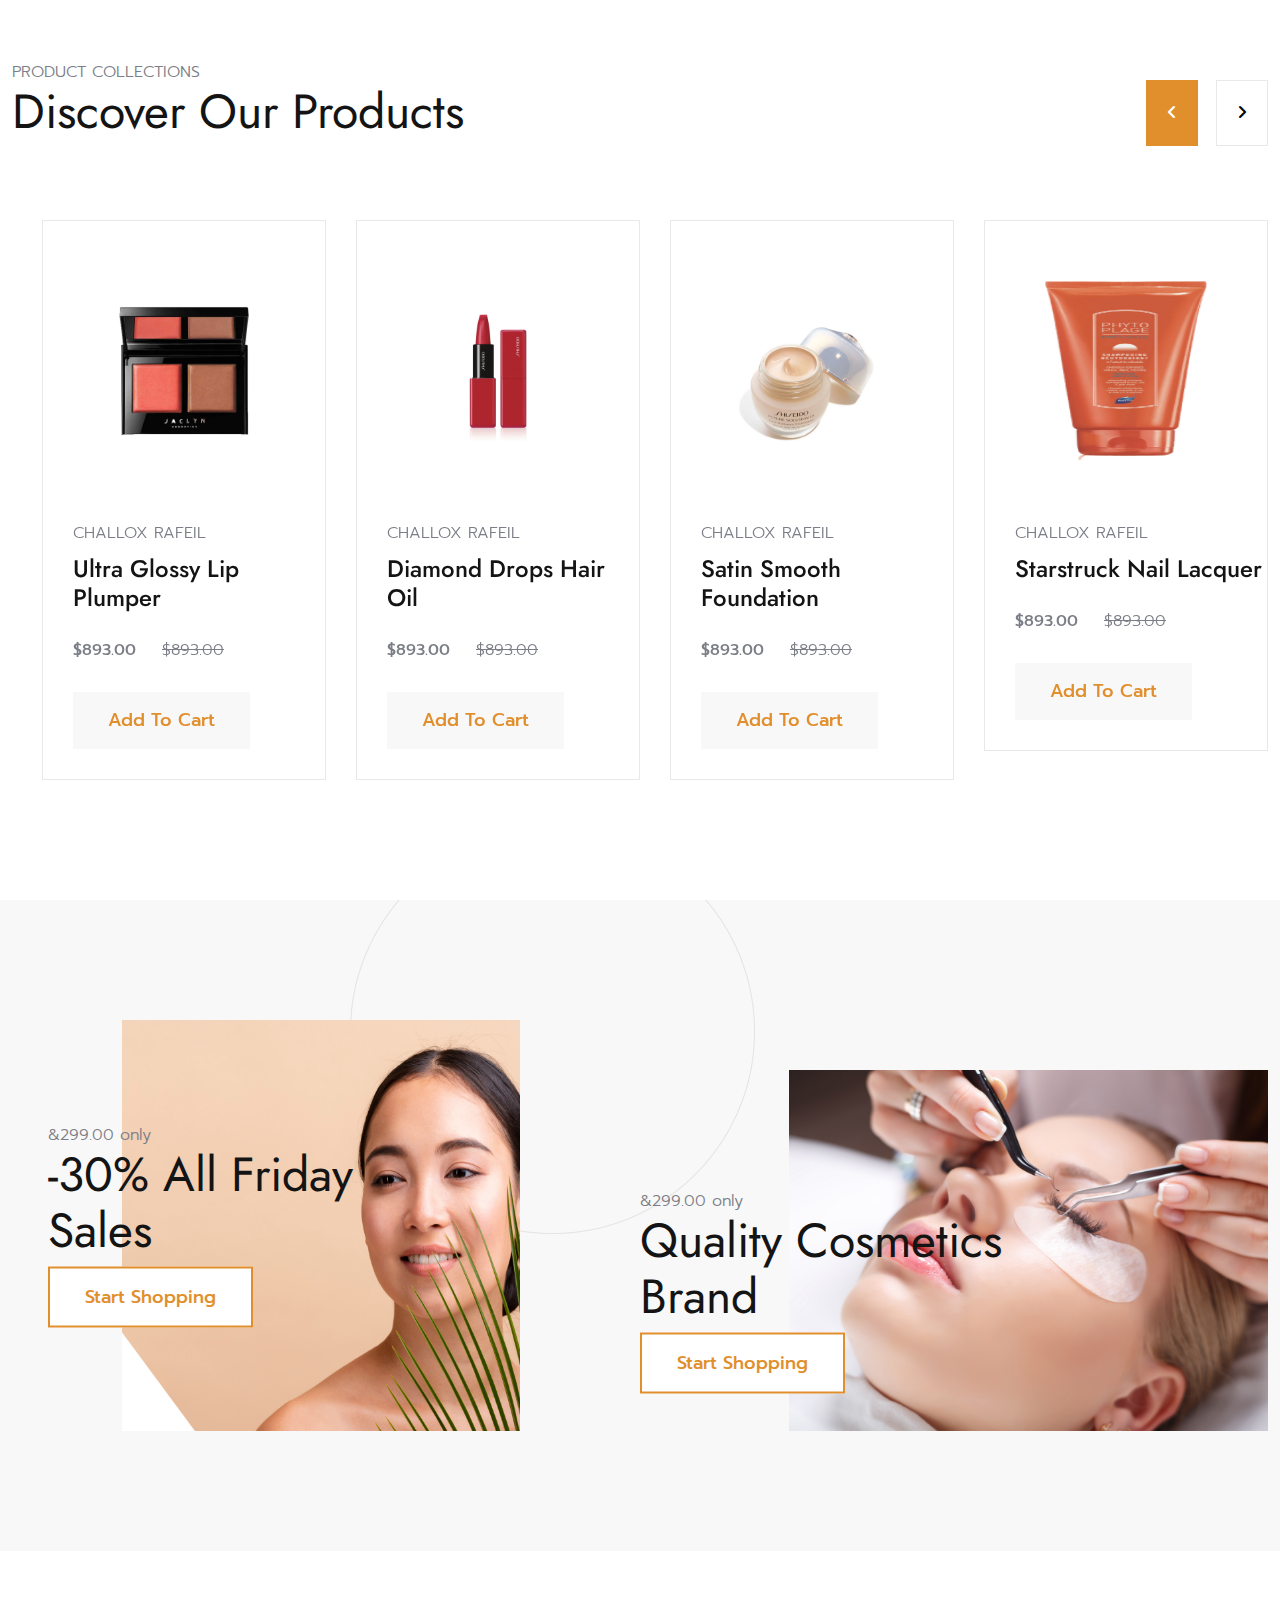
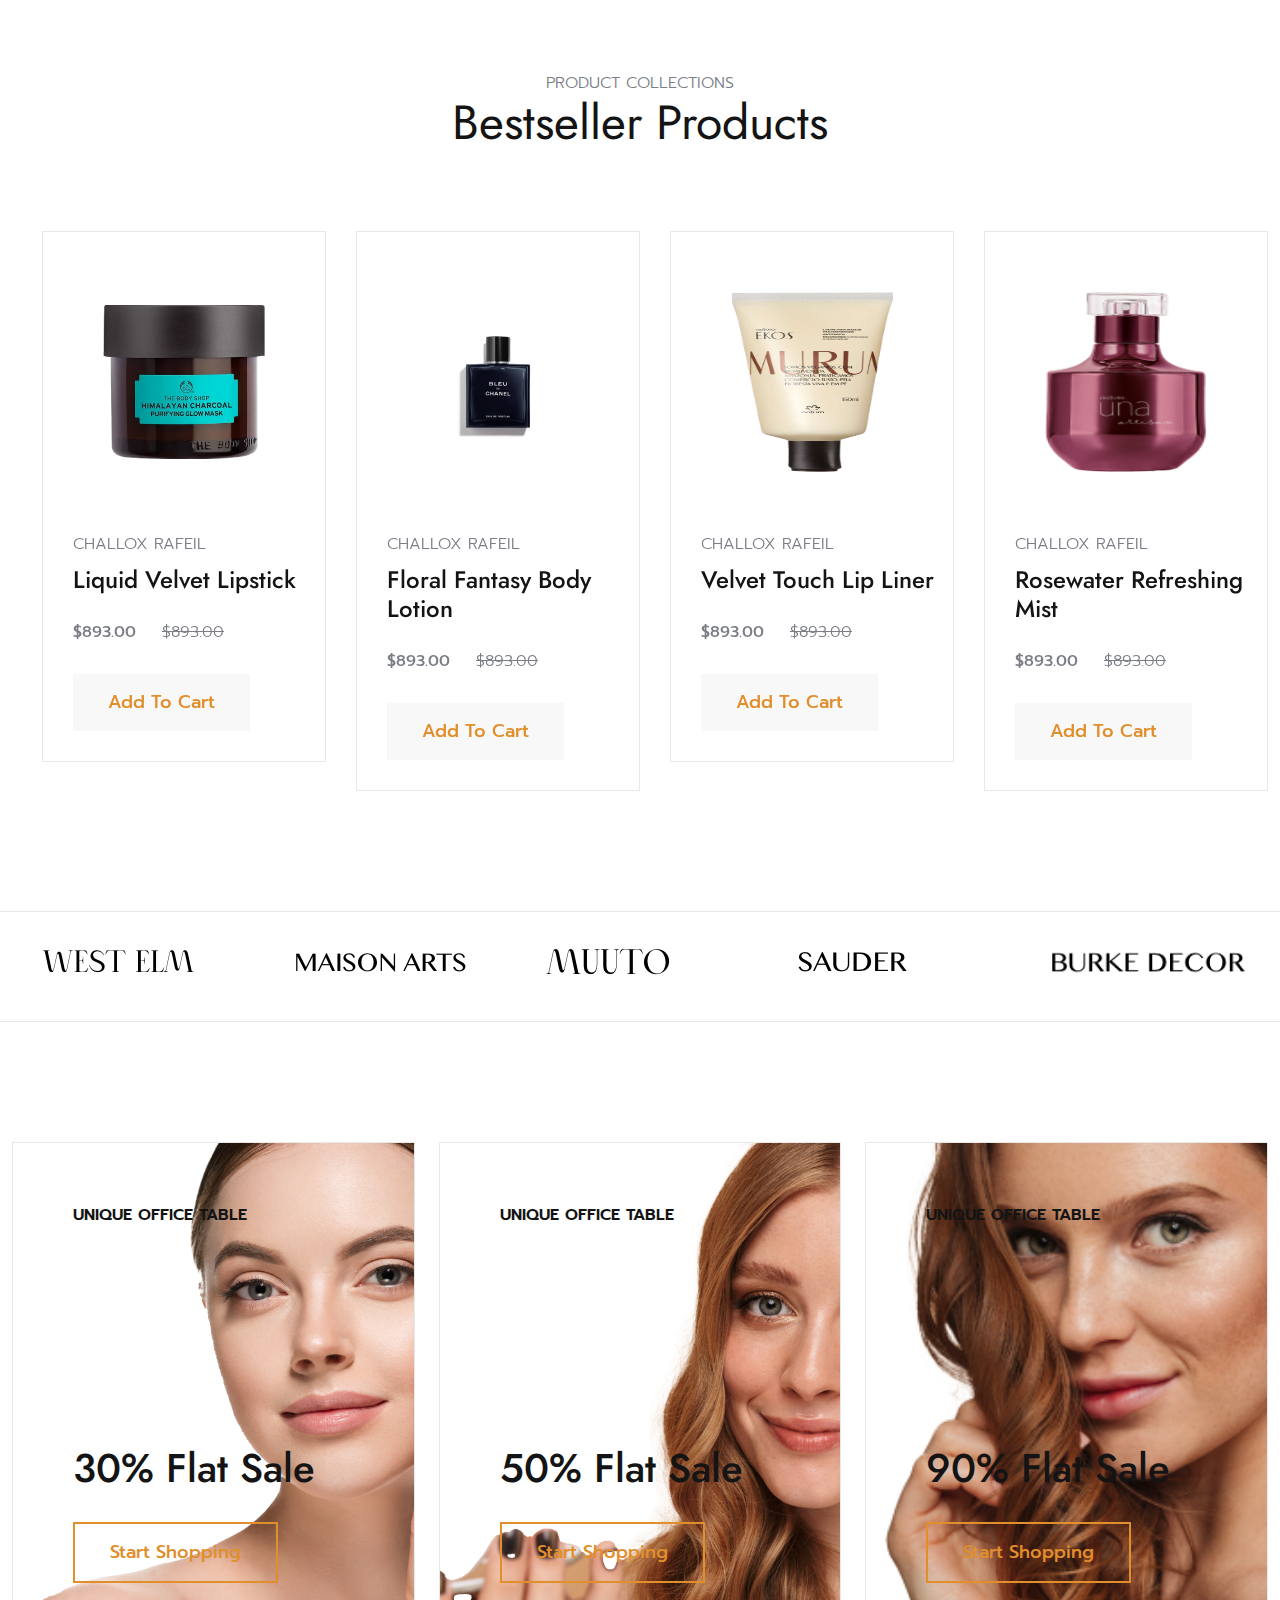
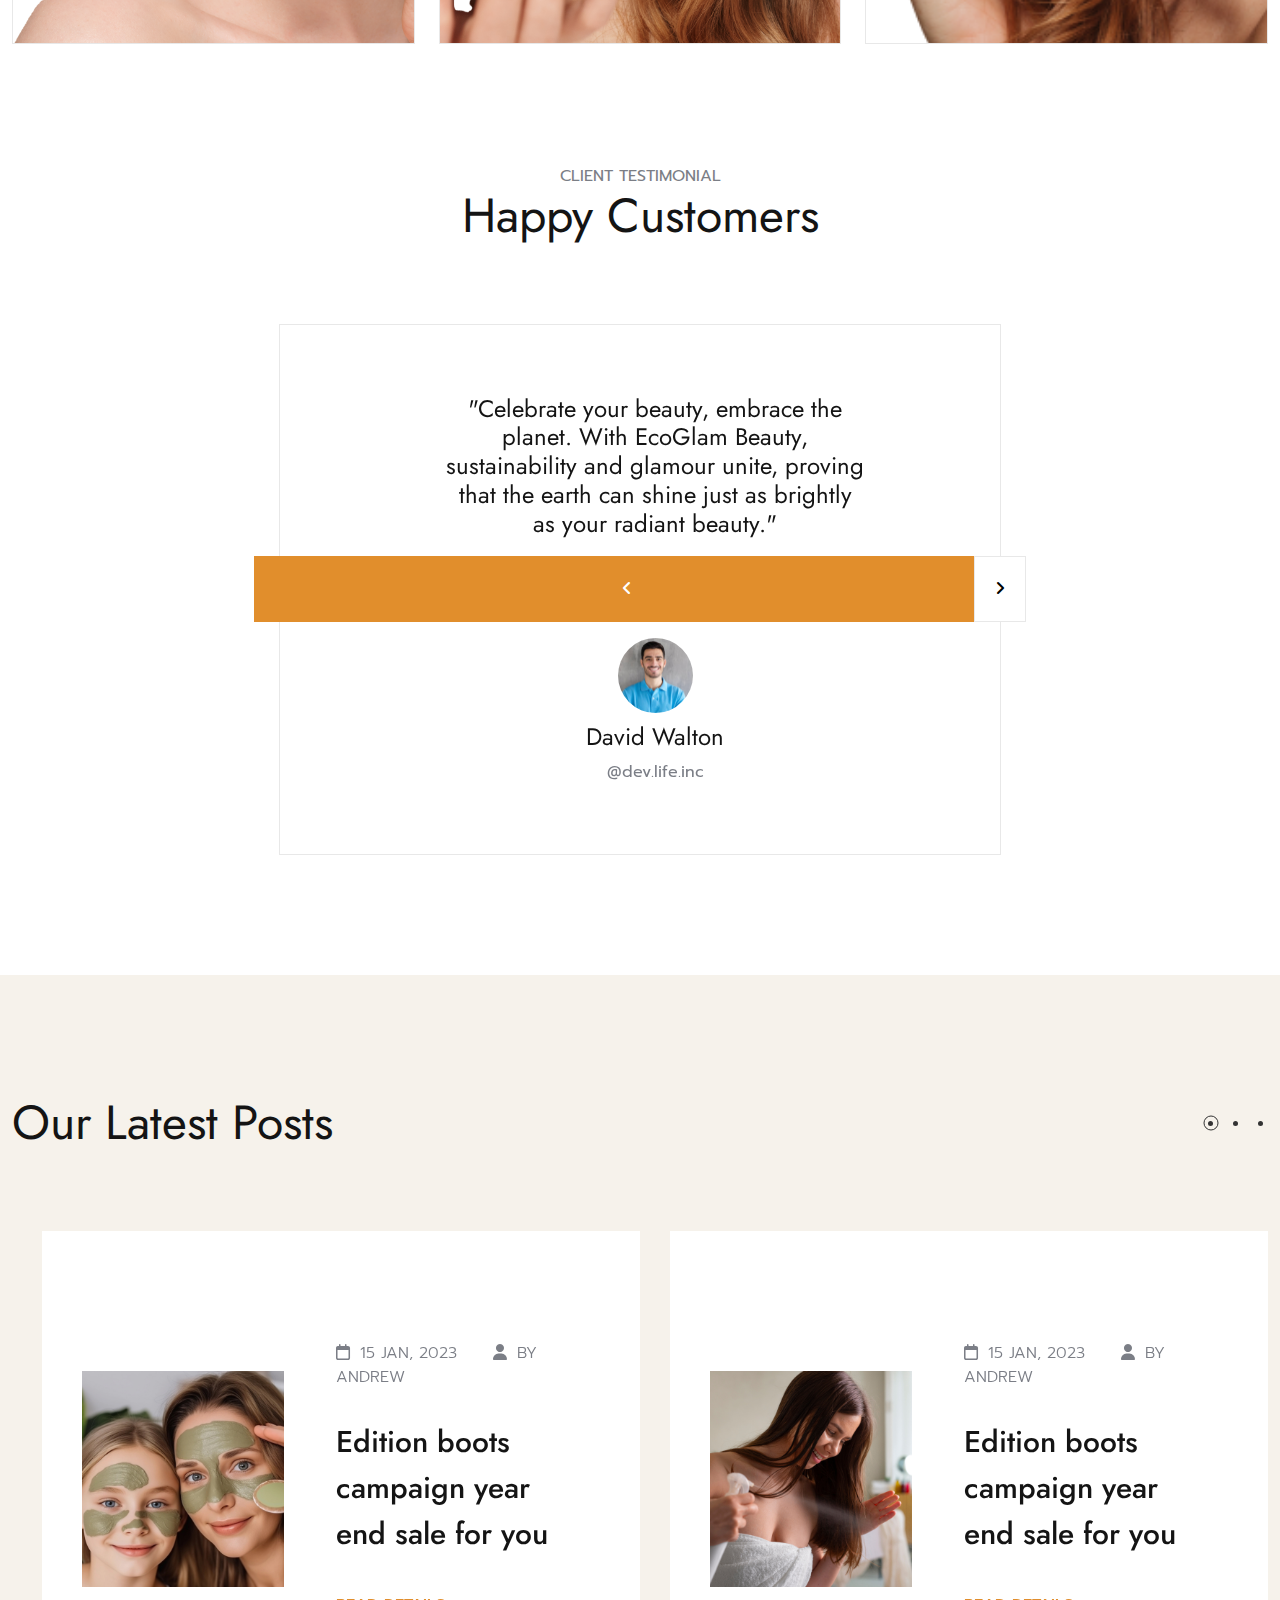
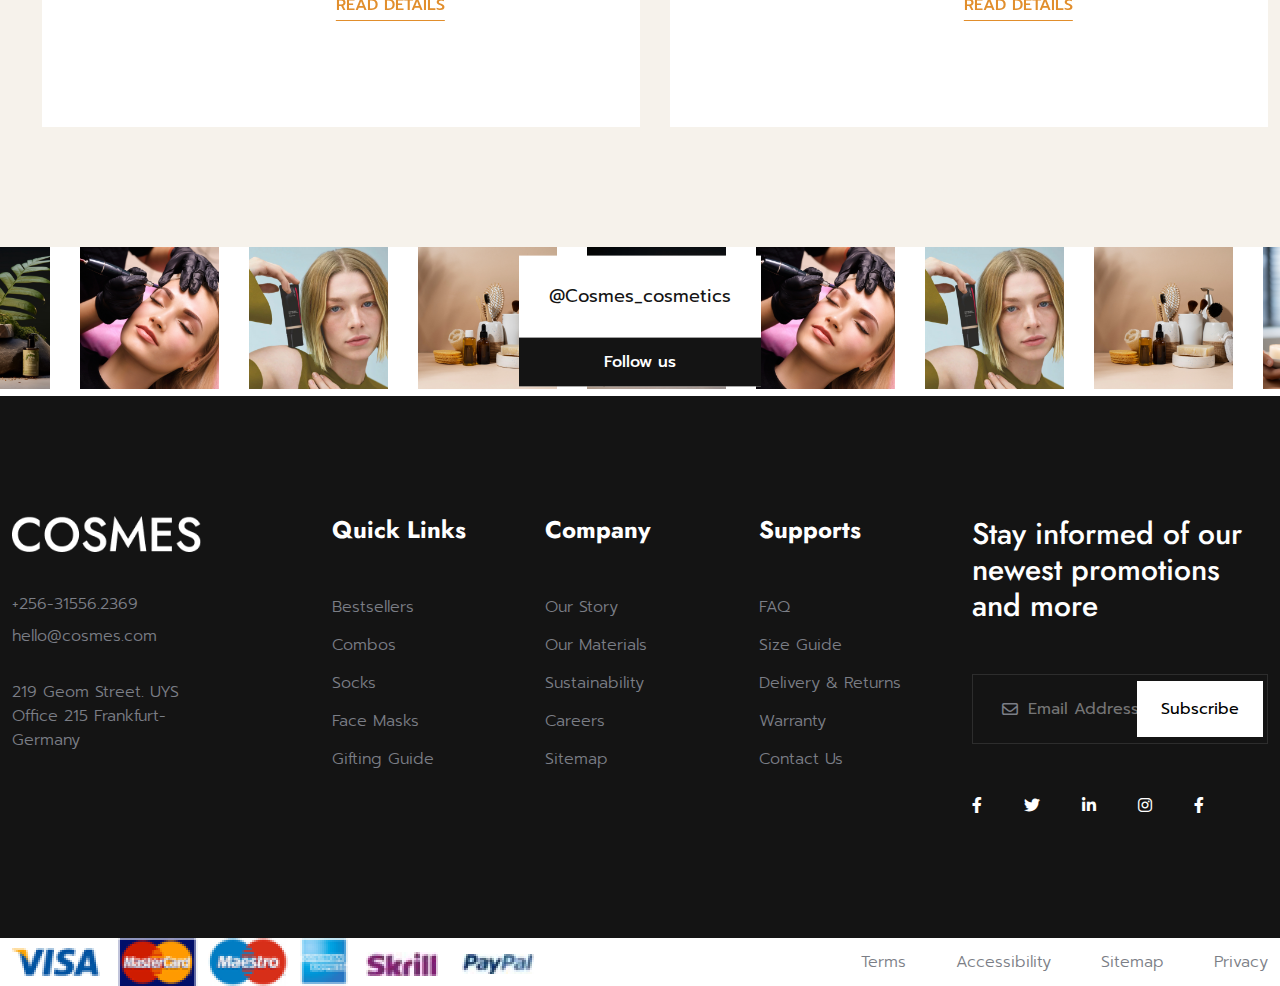
==== commit c3fa28d3: "home page done without responsive" ====
--- a/index-2.html
+++ b/index-2.html
@@ -303,7 +303,7 @@
                     <div class="best-products-sliders mt-80">
                         <div class="single-slider-product">
                             <div class="feature-img">
-                                <img class="w-100" src="./assets/images/home-2/best-product1.png" alt="">
+                                <img src="./assets/images/home-2/best-product1.png" alt="">
                             </div>
                             <div class="slider-product-content">
                                 <span>Challox Rafeil</span>
@@ -316,7 +316,7 @@
                         </div>
                         <div class="single-slider-product">
                             <div class="feature-img">
-                                <img class="w-100" src="./assets/images/home-2/best-product2.png" alt="">
+                                <img src="./assets/images/home-2/best-product2.png" alt="">
                             </div>
                             <div class="slider-product-content">
                                 <span>Challox Rafeil</span>
@@ -329,7 +329,7 @@
                         </div>
                         <div class="single-slider-product">
                             <div class="feature-img">
-                                <img class="w-100" src="./assets/images/home-2/best-product3.png" alt="">
+                                <img src="./assets/images/home-2/best-product3.png" alt="">
                             </div>
                             <div class="slider-product-content ali">
                                 <span>Challox Rafeil</span>
@@ -342,7 +342,7 @@
                         </div>
                         <div class="single-slider-product">
                             <div class="feature-img">
-                                <img class="w-100" src="./assets/images/home-2/best-product4.png" alt="">
+                                <img src="./assets/images/home-2/best-product4.png" alt="">
                             </div>
                             <div class="slider-product-content">
                                 <span>Challox Rafeil</span>
@@ -355,7 +355,7 @@
                         </div>
                         <div class="single-slider-product">
                             <div class="feature-img">
-                                <img class="w-100" src="./assets/images/home-2/best-product1.png" alt="">
+                                <img src="./assets/images/home-2/best-product1.png" alt="">
                             </div>
                             <div class="slider-product-content">
                                 <span>Challox Rafeil</span>
@@ -447,7 +447,7 @@
     </section>
     <!-- hm2 sell product end -->
     <!-- customer testimonial area start -->
-    <section class="client-testimonial-area">
+    <section class="client-testimonial-area pb-120">
         <div class="container-1600">
             <div class="testimonial-title pb-72">
                 <span class="text-center d-block text-uppercase">Client Testimonial</span>
@@ -458,8 +458,10 @@
                     <div class="hm2-testimonials">
                         <div class="single-testimonial">
                             <div class="testimonial-content mt-70 mb-70 px-135">
-                                <h4 class="mb-40">"Celebrate your beauty, embrace the planet. With EcoGlam Beauty, sustainability and glamour
-                                    unite, proving that the earth can shine just as brightly as your radiant beauty."</h4>
+                                <h4 class="mb-40">"Celebrate your beauty, embrace the planet. With EcoGlam Beauty,
+                                    sustainability and glamour
+                                    unite, proving that the earth can shine just as brightly as your radiant beauty."
+                                </h4>
                                 <span class="text-center mb-40 d-block fs-16">#EcoGlamBeauty #SustainableBeauty</span>
                                 <div class="testimonial-author">
                                     <img src="./assets/images/home-2/testimonial-person.png" alt="">
@@ -470,8 +472,10 @@
                         </div>
                         <div class="single-testimonial">
                             <div class="testimonial-content mt-70 mb-70 px-135">
-                                <h4 class="mb-40">"Celebrate your beauty, embrace the planet. With EcoGlam Beauty, sustainability and glamour
-                                    unite, proving that the earth can shine just as brightly as your radiant beauty."</h4>
+                                <h4 class="mb-40">"Celebrate your beauty, embrace the planet. With EcoGlam Beauty,
+                                    sustainability and glamour
+                                    unite, proving that the earth can shine just as brightly as your radiant beauty."
+                                </h4>
                                 <span class="text-center mb-40 d-block fs-16">#EcoGlamBeauty #SustainableBeauty</span>
                                 <div class="testimonial-author">
                                     <img src="./assets/images/home-2/testimonial-person.png" alt="">
@@ -482,8 +486,10 @@
                         </div>
                         <div class="single-testimonial">
                             <div class="testimonial-content mt-70 mb-70 px-135">
-                                <h4 class="mb-40">"Celebrate your beauty, embrace the planet. With EcoGlam Beauty, sustainability and glamour
-                                    unite, proving that the earth can shine just as brightly as your radiant beauty."</h4>
+                                <h4 class="mb-40">"Celebrate your beauty, embrace the planet. With EcoGlam Beauty,
+                                    sustainability and glamour
+                                    unite, proving that the earth can shine just as brightly as your radiant beauty."
+                                </h4>
                                 <span class="text-center mb-40 d-block fs-16">#EcoGlamBeauty #SustainableBeauty</span>
                                 <div class="testimonial-author">
                                     <img src="./assets/images/home-2/testimonial-person.png" alt="">
@@ -557,21 +563,71 @@
                             </div>
                         </div>
                     </div>
-                    
+
                 </div>
             </div>
         </div>
     </section>
     <!-- hm2 latest post slider end -->
-
-    
+    <!-- hm2 feature slider start -->
+    <section class="hm2-feature-slider-area">
+        <div class="feature-slider-banner">
+            <div class="feature-slider-banner-content text-center">
+                <span class="fs-18 hm2-feature-slider-cosmes">@Cosmes_cosmetics</span>
+                <span class="fs-16 hm2-feature-slider-follow">Follow us</span>
+            </div>
+        </div>
+        <div class="row">
+            <div class="col-xl-12">
+                <div class="hm2-feature-sliders">
+                    <div class="hm2-feature-single-slide">
+                        <img src="./assets/images/home-2/footer-slider1.jpg" alt="">
+                    </div>
+                    <div class="hm2-feature-single-slide">
+                        <img src="./assets/images/home-2/footer-slider2.jpg" alt="">
+                    </div>
+                    <div class="hm2-feature-single-slide">
+                        <img src="./assets/images/home-2/footer-slider3.jpg" alt="">
+                    </div>
+                    <div class="hm2-feature-single-slide">
+                        <img src="./assets/images/home-2/footer-slider4.jpg" alt="">
+                    </div>
+                    <div class="hm2-feature-single-slide">
+                        <img src="./assets/images/home-2/footer-slider5.jpg" alt="">
+                    </div>
+                    <div class="hm2-feature-single-slide">
+                        <img src="./assets/images/home-2/footer-slider6.png" alt="">
+                    </div>
+                    <div class="hm2-feature-single-slide">
+                        <img src="./assets/images/home-2/footer-slider7.jpg" alt="">
+                    </div>
+                    <div class="hm2-feature-single-slide">
+                        <img src="./assets/images/home-2/footer-slider1.jpg" alt="">
+                    </div>
+                    <div class="hm2-feature-single-slide">
+                        <img src="./assets/images/home-2/footer-slider2.jpg" alt="">
+                    </div>
+                    <div class="hm2-feature-single-slide">
+                        <img src="./assets/images/home-2/footer-slider3.jpg" alt="">
+                    </div>
+                    <div class="hm2-feature-single-slide">
+                        <img src="./assets/images/home-2/footer-slider4.jpg" alt="">
+                    </div>
+                </div>
+            </div>
+        </div>
+
+    </section>
+    <!-- hm2 feature slider end -->
+
+
     <!--footer section start-->
-    <footer class="footer-section ptb-120">
-        <div class="container">
+    <footer class="hm2-footer-section ptb-120">
+        <div class="container-1600">
             <div class="row">
-                <div class="col-xl-3">
+                <div class="col-xl-2">
                     <div class="footer-widget info-widget">
-                        <a href="#"><img src="assets/images/logo.png" alt="logo" class="img-fluid"></a>
+                        <a href="#"><img src="assets/images/home-2/footer-logo.png" alt="logo" class="img-fluid"></a>
                         <div class="footer-info mt-40">
                             <a href="#">+256-31556.2369</a><br>
                             <a href="mailto:hello@cosmes.com">hello@cosmes.com</a>
@@ -581,52 +637,80 @@
                 </div>
                 <div class="col-xl-2 offset-xl-1">
                     <div class="footer-widget footer-links">
-                        <h4 class="widget-title text-headings-color">Products</h4>
+                        <h4 class="hm2-widget-title text-headings-color">Quick Links</h4>
                         <ul class="ft-links">
-                            <li><a href="#">Cream Blush</a></li>
-                            <li><a href="#">Matte Lipstick</a></li>
-                            <li><a href="#">Magic Eyeliner</a></li>
-                            <li><a href="#">Hydration Serum</a></li>
+                            <li><a href="#">Bestsellers</a></li>
+                            <li><a href="#">Combos</a></li>
+                            <li><a href="#">Socks</a></li>
+                            <li><a href="#">Face Masks</a></li>
+                            <li><a href="#">Gifting Guide</a></li>
                         </ul>
                     </div>
                 </div>
                 <div class="col-xl-2">
                     <div class="footer-widget footer-links">
-                        <h4 class="widget-title text-headings-color">Support</h4>
+                        <h4 class="hm2-widget-title text-headings-color">Company</h4>
                         <ul class="ft-links">
-                            <li><a href="#">Size chart</a></li>
-                            <li><a href="#">Wishlist's</a></li>
-                            <li><a href="#">Help Center</a></li>
-                            <li><a href="#">Return Policy</a></li>
+                            <li><a href="#">Our Story</a></li>
+                            <li><a href="#">Our Materials</a></li>
+                            <li><a href="#">Sustainability</a></li>
+                            <li><a href="#">Careers</a></li>
+                            <li><a href="#">Sitemap</a></li>
                         </ul>
                     </div>
                 </div>
                 <div class="col-xl-2">
                     <div class="footer-widget footer-links">
-                        <h4 class="widget-title text-headings-color">Customer</h4>
+                        <h4 class="hm2-widget-title text-headings-color">Supports</h4>
                         <ul class="ft-links">
-                            <li><a href="#">About Company</a></li>
-                            <li><a href="#">Best Seller</a></li>
-                            <li><a href="#">Latest News Updates</a></li>
-                            <li><a href="#">New Arrivals</a></li>
+                            <li><a href="#">FAQ</a></li>
+                            <li><a href="#">Size Guide</a></li>
+                            <li><a href="#">Delivery & Returns</a></li>
+                            <li><a href="#">Warranty</a></li>
+                            <li><a href="#">Contact Us</a></li>
                         </ul>
                     </div>
                 </div>
-                <div class="col-xl-2">
-                    <div class="footer-widget footer-links">
-                        <h4 class="widget-title text-headings-color">Profile</h4>
+                <div class="col-xl-3">
+                    <div class="hm2-footer-widget footer-links">
+                        <h4 class="hm2-widget-title text-headings-color">Stay informed of our newest promotions and more</h4>
                         <ul class="ft-links">
-                            <li><a href="#">My Account</a></li>
-                            <li><a href="#">Checkout</a></li>
-                            <li><a href="#">Order Tracking</a></li>
-                            <li><a href="#">Help & Support</a></li>
+                            <li><i class="fa-regular fa-envelope"></i><input type="text" class="w-100" placeholder="Email Address"><button type="submit">Subscribe</button></li>
                         </ul>
+                    </div>
+                    <div class="hm2-footer-social mt-50">
+                        <a href="#"><i class="fa-brands fa-facebook-f"></i></a>
+                        <a href="#"><i class="fa-brands fa-twitter"></i></a>
+                        <a href="#"><i class="fa-brands fa-linkedin-in"></i></a>
+                        <a href="#"><i class="fa-brands fa-instagram"></i></a>
+                        <a href="#"><i class="fa-brands fa-facebook-f"></i></a>
                     </div>
                 </div>
             </div>
         </div>
     </footer>
     <!--footer section end-->
+    <!-- hm2 footer bottom start  -->
+    <section class="hm2-footer-bottom">
+        <div class="container-1600">
+            <div class="row align-items-center justify-content-between">
+                <div class="col-xl-6">
+                    <img src="./assets/images/home-2/payment.png" alt="">
+                </div>
+                <div class="col-xl-6">
+                    <div class="hm2-footer-bottom-nav">
+                        <ul>
+                            <li><a href="#">Terms </a></li>
+                            <li><a href="#">Accessibility  </a></li>
+                            <li><a href="#">Sitemap </a></li>
+                            <li><a href="#">Privacy</a></li>
+                        </ul>
+                    </div>
+                </div>
+            </div>
+        </div>
+    </section>
+    <!-- hm2 footer bottom end -->
 
 
 
--- a/assets/css/style.css
+++ b/assets/css/style.css
@@ -22,7 +22,11 @@
   --color-gray:             #F2F2F2;
   --light-bg:               #F8F8F8;
   --transition-base:        0.3s;
-  --home2-bg:                 #F6F2EB; }
+  --home2-bg:                 #F6F2EB;
+  --footer-border-color:      #2D2D2D; }
+
+img {
+  max-width: 100%; }
 
 body {
   margin: 0;
@@ -167,6 +171,12 @@
   @media (max-width: 767.98px) {
     .pb-100 {
       padding-bottom: 70px; } }
+
+.pb-120 {
+  padding-bottom: 120px; }
+  @media (max-width: 767.98px) {
+    .pb-120 {
+      padding-bottom: 75px; } }
 
 .pb-72 {
   padding-bottom: 72px; }
@@ -1224,14 +1234,12 @@
   border-top: 1px solid var(--border-color);
   border-bottom: 1px solid var(--border-color); }
 
-/* Inline #9 | http://localhost:7879/index-2.html# */
 .hm2-single-sell-product {
   background-size: cover;
   background-position: center;
   padding-top: 300px;
   position: relative; }
 
-/* Inline #9 | http://localhost:7879/index-2.html# */
 .sell-product-mini-title {
   position: absolute;
   top: 60px;
@@ -1242,7 +1250,6 @@
   bottom: 60px;
   left: 60px; }
 
-/* style.css | http://localhost:7879/assets/css/style.css */
 .hm2-single-sell-product {
   /* background-position: center; */
   /* padding-top: 300px; */
@@ -1310,13 +1317,13 @@
 .hm2-testimonials {
   border: 1px solid var(--border-color); }
 
-/* style.css | http://localhost:7879/assets/css/style.css */
 .testimonial-author {
   margin-bottom: 10px; }
 
 .client-testimonial-area .slick-prev.pull-left.slick-arrow {
   position: absolute;
-  left: -26px;
+  left: -26px !important;
+  right: 0px;
   z-index: 999;
   display: block;
   padding: 20px;
@@ -1342,7 +1349,6 @@
   margin-left: 30px;
   background-color: var(--white-color); }
 
-/* Inline #9 | http://localhost:7879/index-2.html */
 .hm2-single-latest-post {
   background-color: var(--white-color); }
 
@@ -1415,3 +1421,97 @@
   top: -110px;
   right: 5px;
   cursor: pointer; }
+
+.hm2-feature-slider-area {
+  position: relative;
+  overflow: hidden; }
+  .hm2-feature-slider-area .feature-slider-banner {
+    position: absolute;
+    top: 50%;
+    left: 50%;
+    -webkit-transform: translate(-50%, -50%);
+    -ms-transform: translate(-50%, -50%);
+    transform: translate(-50%, -50%);
+    background-color: var(--white-color);
+    z-index: 2;
+    display: -webkit-box;
+    display: -ms-flexbox;
+    display: flex;
+    -webkit-box-align: center;
+    -ms-flex-align: center;
+    align-items: center;
+    -webkit-box-pack: center;
+    -ms-flex-pack: center;
+    justify-content: center; }
+    .hm2-feature-slider-area .feature-slider-banner .hm2-feature-sliders .slick-list .slick-track .slick-slide {
+      margin: 0px !important; }
+  .hm2-feature-slider-area .feature-slider-banner span {
+    display: block; }
+  .hm2-feature-slider-area .feature-slider-banner .feature-slider-banner-content .hm2-feature-slider-follow {
+    background-color: var(--headings-color);
+    font-weight: 500;
+    color: var(--white-color);
+    padding: 15px; }
+  .hm2-feature-slider-area .feature-slider-banner .feature-slider-banner-content .hm2-feature-slider-cosmes {
+    color: var(--headings-color);
+    font-weight: 400;
+    padding: 30px; }
+
+.hm2-footer-section {
+  background-color: var(--headings-color); }
+  .hm2-footer-section .hm2-widget-title {
+    color: var(--white-color);
+    margin-bottom: 50px; }
+  .hm2-footer-section .hm2-footer-widget .ft-links li {
+    position: relative; }
+    .hm2-footer-section .hm2-footer-widget .ft-links li i {
+      position: absolute;
+      top: 50%;
+      left: 30px;
+      -webkit-transform: translateY(-50%);
+      -ms-transform: translateY(-50%);
+      transform: translateY(-50%); }
+    .hm2-footer-section .hm2-footer-widget .ft-links li input {
+      padding: 22px 55px;
+      background: transparent;
+      border: 1px solid var(--footer-border-color);
+      color: var(--text-color); }
+    .hm2-footer-section .hm2-footer-widget .ft-links li button {
+      position: absolute;
+      top: 50%;
+      right: 5px;
+      -webkit-transform: translateY(-50%);
+      -ms-transform: translateY(-50%);
+      transform: translateY(-50%);
+      background-color: var(--white-color);
+      padding: 16px 24px; }
+  .hm2-footer-section .hm2-footer-widget h4 {
+    font-weight: 500;
+    font-size: 30px; }
+  .hm2-footer-section .hm2-footer-social a {
+    color: var(--white-color);
+    margin-right: 36px; }
+
+.hm2-footer-widget .hm2-footer-bottom {
+  background-color: var(--headings-color);
+  padding: 40px 0px; }
+
+.hm2-footer-bottom-nav ul {
+  display: -webkit-box;
+  display: -ms-flexbox;
+  display: flex;
+  -webkit-box-align: center;
+  -ms-flex-align: center;
+  align-items: center;
+  -webkit-box-pack: end;
+  -ms-flex-pack: end;
+  justify-content: end; }
+
+.hm2-footer-bottom-nav ul li {
+  margin-right: 50px; }
+
+.hm2-footer-bottom-nav ul li:nth-last-child(1) {
+  margin-right: 0px; }
+
+.hm2-footer-bottom-nav ul li a {
+  color: var(--text-color); }
